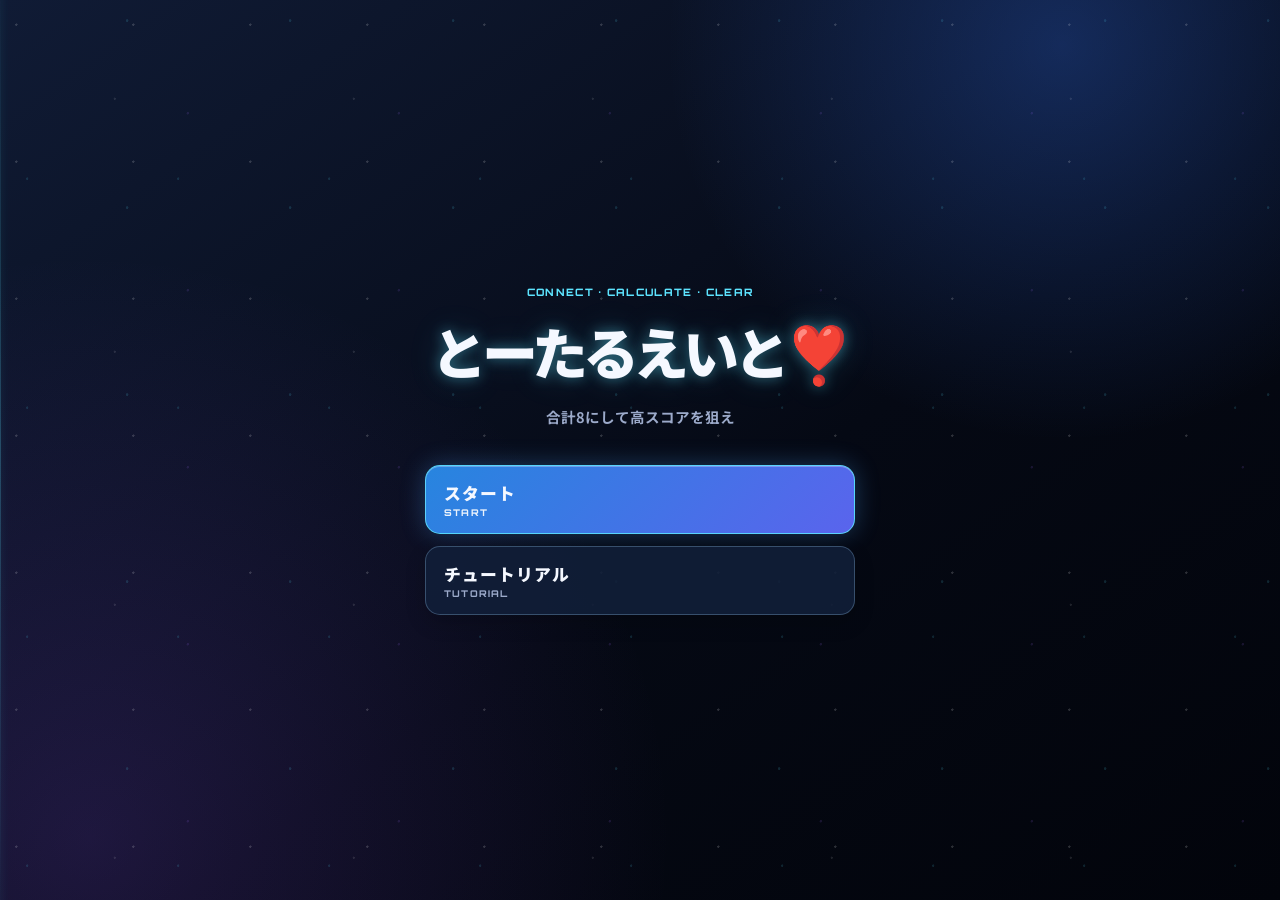
==== docs/total-eight/index.html @ 287bf22d "BGM演出と星リングとオーバーゲージを実装" ====
<!DOCTYPE html>
<html lang="ja">
<head>
  <meta charset="UTF-8">
  <meta
    name="viewport"
    content="width=device-width,initial-scale=1,maximum-scale=1,user-scalable=no,viewport-fit=cover"
  >
  <title>とーたるえいと❣️</title>
  <link rel="stylesheet" href="style.css?v=20261118-07">
</head>

<body>
  <main class="app">

    <!-- BGM周波数へ反応する背景照明 -->
    <div class="stage-lights" aria-hidden="true">
      <i class="stage-light stage-light--left"></i>
      <i class="stage-light stage-light--right"></i>
      <i class="stage-light stage-light--center"></i>
      <i class="stage-laser stage-laser--left"></i>
      <i class="stage-laser stage-laser--right"></i>
      <div class="stage-particles"></div>
    </div>

    <section id="title-screen" class="screen is-active">
      <div class="title-content">
        <p class="eyebrow">CONNECT · CALCULATE · CLEAR</p>
        <h1>とーたるえいと<span>❣️</span></h1>
        <p class="lead">合計8にして高スコアを狙え</p>

        <div class="title-menu">
          <button id="start-button" class="menu-button primary" type="button">
            <strong>スタート</strong>
            <small>START</small>
          </button>

          <button id="tutorial-button" class="menu-button" type="button">
            <strong>チュートリアル</strong>
            <small>TUTORIAL</small>
          </button>
        </div>
      </div>
    </section>

    <section id="game-screen" class="screen">
      <header class="hud">
        <div>
          <span>経験値</span>
          <strong id="score-value">0</strong>
        </div>

        <div>
          <span>レベル</span>
          <strong id="level-value">1</strong>
        </div>

        <div>
          <span>残り時間</span>
          <strong id="time-value">300</strong>
        </div>

        <div>
          <span>オーバー</span>
          <p id="over-gauge">
            <i></i><i></i><i></i><i></i><i></i>
          </p>
        </div>
      </header>

      <strong id="status-label" class="status">READY</strong>

      <div class="play-area">
        <div id="game-board" class="board"></div>

        <aside class="queue">
          <b>控え</b>

          <div id="ring-queue-list"></div>

          <button id="abort-button" class="queue-abort" type="button">
            中断
          </button>
        </aside>
      </div>

      <p class="hint">
        オーブまたは空白レーンをタップ<br>
        同じレーンをもう一度タップで即固定
      </p>

      <div id="countdown-overlay" class="overlay hidden">
        <strong id="countdown-text">READY?</strong>
      </div>

      <div id="over-popup" class="over-popup hidden"></div>
    </section>

    <section id="tutorial-screen" class="screen tutorial">
      <button id="tutorial-exit-button" class="tutorial-exit" type="button">
        メニュー
      </button>

      <div class="tutorial-card">
        <strong id="tutorial-step">1 / 5</strong>
        <p id="tutorial-text"></p>
      </div>

      <button id="tutorial-next-button" class="menu-button primary" type="button">
        <strong>つぎへ</strong>
        <small>NEXT</small>
      </button>
    </section>

    <section id="tutorial-complete-modal" class="modal">
      <div class="modal-card">
        <h2>準備完了。</h2>

        <button id="tutorial-start-button" class="menu-button primary" type="button">
          <strong>スタート</strong>
          <small>START</small>
        </button>

        <button id="tutorial-restart-button" class="menu-button" type="button">
          <strong>もう一度</strong>
          <small>RETRY</small>
        </button>

        <button id="tutorial-title-button" class="menu-button" type="button">
          <strong>メニューへ戻る</strong>
          <small>MENU</small>
        </button>
      </div>
    </section>

    <section id="abort-modal" class="modal">
      <div class="modal-card">
        <h2>ゲームを中断しました</h2>

        <button id="abort-resume-button" class="menu-button primary" type="button">
          <strong>つづける</strong>
          <small>RESUME</small>
        </button>

        <button id="abort-retry-button" class="menu-button" type="button">
          <strong>リトライ</strong>
          <small>RETRY</small>
        </button>

        <button id="abort-title-button" class="menu-button" type="button">
          <strong>メニューへ戻る</strong>
          <small>MENU</small>
        </button>
      </div>
    </section>

    <section id="game-over-modal" class="modal">
      <div class="modal-card">
        <p id="game-over-reason" class="eyebrow">TIME UP</p>
        <h2>ゲーム終了</h2>
        <p>今回の獲得経験値</p>
        <strong id="final-score-value" class="final-score">0</strong>

        <button id="retry-button" class="menu-button primary" type="button">
          <strong>もう一度</strong>
          <small>RETRY</small>
        </button>

        <button id="title-button" class="menu-button" type="button">
          <strong>メニューへ戻る</strong>
          <small>MENU</small>
        </button>
      </div>
    </section>

  </main>

  <script src="script.js?v=20261118-07"></script>
</body>
</html>
---- docs/total-eight/style.css ----
@import url("https://fonts.googleapis.com/css2?family=Mochiy+Pop+One&family=Noto+Sans+JP:wght@500;700;900&family=Orbitron:wght@600;700;800;900&display=swap");

:root {
  --bg: #050914;
  --bg-deep: #02040b;
  --panel: rgba(14, 24, 48, 0.9);
  --panel-solid: #101a31;
  --line: rgba(158, 210, 255, 0.28);
  --line-strong: rgba(128, 223, 255, 0.72);

  --text: #f5f8ff;
  --muted: #9caaca;

  --cyan: #5de4ff;
  --blue: #5b83ff;
  --purple: #a471ff;
  --green: #65ff9a;
  --yellow: #ffe075;
  --pink: #ff7194;
  --danger: #ff5079;

  --safe-top: env(safe-area-inset-top, 0px);
  --safe-bottom: env(safe-area-inset-bottom, 0px);
}

* {
  box-sizing: border-box;
  -webkit-tap-highlight-color: transparent;
}

html,
body {
  width: 100%;
  min-height: 100%;
  margin: 0;
  background: var(--bg-deep);
  color: var(--text);
  font-family: "Noto Sans JP", sans-serif;
  overscroll-behavior: none;
}

body {
  overflow-x: hidden;
}

button {
  appearance: none;
  -webkit-appearance: none;
  border: 0;
  border-radius: 0;
  background: transparent;
  color: inherit;
  font: inherit;
  cursor: pointer;
}

button:focus-visible {
  outline: 2px solid var(--cyan);
  outline-offset: 3px;
}

.app {
  position: relative;
  min-height: 100dvh;
  overflow: hidden;
  background:
    radial-gradient(circle at 83% 5%, rgba(54, 119, 255, 0.28), transparent 29%),
    radial-gradient(circle at 7% 93%, rgba(126, 71, 214, 0.2), transparent 40%),
    linear-gradient(145deg, #101b35 0%, #050914 57%, #02040b 100%);
}

/* --------------------------------------------------
   ステージライト
-------------------------------------------------- */

.stage-lights {
  position: fixed;
  z-index: 0;
  inset: 0;
  overflow: hidden;
  pointer-events: none;
}

.stage-light {
  position: absolute;
  width: 78vw;
  height: 105vh;
  opacity: 0.12;
  filter: blur(16px);
  transform-origin: 50% 100%;
  transition:
    opacity 0.08s linear,
    transform 0.08s linear,
    filter 0.08s linear;
}

.stage-light.left {
  bottom: -48vh;
  left: -48vw;
  background: linear-gradient(
    0deg,
    rgba(73, 112, 255, 0),
    rgba(73, 112, 255, 0.78)
  );
  transform: rotate(-24deg);
}

.stage-light.right {
  right: -48vw;
  bottom: -48vh;
  background: linear-gradient(
    0deg,
    rgba(157, 94, 255, 0),
    rgba(157, 94, 255, 0.76)
  );
  transform: rotate(24deg);
}

.stage-light.center {
  bottom: -53vh;
  left: 50%;
  width: 56vw;
  background: linear-gradient(
    0deg,
    rgba(74, 229, 255, 0),
    rgba(74, 229, 255, 0.58)
  );
  transform: translateX(-50%);
}

.stage-laser {
  position: absolute;
  top: -10%;
  width: 1px;
  height: 120%;
  opacity: 0.14;
  background: linear-gradient(
    to bottom,
    transparent,
    var(--cyan),
    transparent
  );
  box-shadow:
    0 0 7px var(--cyan),
    0 0 19px rgba(93, 228, 255, 0.65);
  transform-origin: center;
  transition:
    opacity 0.08s linear,
    transform 0.08s linear;
}

.stage-laser.laser-a {
  left: 25%;
  transform: rotate(25deg);
}

.stage-laser.laser-b {
  right: 25%;
  transform: rotate(-25deg);
}

.stage-particles {
  position: absolute;
  inset: 0;
  opacity: 0.18;
  background-image:
    radial-gradient(circle at 14% 18%, rgba(255, 255, 255, 0.9) 0 1px, transparent 1.4px),
    radial-gradient(circle at 78% 11%, rgba(93, 228, 255, 0.8) 0 1px, transparent 1.6px),
    radial-gradient(circle at 89% 64%, rgba(164, 113, 255, 0.75) 0 1px, transparent 1.5px),
    radial-gradient(circle at 18% 78%, rgba(93, 228, 255, 0.75) 0 1px, transparent 1.4px),
    radial-gradient(circle at 48% 39%, rgba(255, 255, 255, 0.6) 0 1px, transparent 1.3px);
  background-size:
    117px 137px,
    163px 187px,
    211px 177px,
    151px 229px,
    239px 253px;
  animation: particles-drift 9s linear infinite;
}

.app.is-fever .stage-light {
  opacity: 0.31;
  filter: blur(10px) saturate(1.35);
}

.app.is-fever .stage-laser {
  opacity: 0.38;
}

.app.is-over-flash .stage-lights {
  animation: over-screen-flash 0.52s ease-out;
}

/* --------------------------------------------------
   共通画面
-------------------------------------------------- */

.screen {
  position: relative;
  z-index: 1;
  display: none;
  min-height: 100dvh;
  padding:
    max(18px, calc(var(--safe-top) + 8px))
    14px
    max(18px, calc(var(--safe-bottom) + 8px));
}

.screen.is-active {
  display: flex;
}

.hidden {
  display: none !important;
}

/* --------------------------------------------------
   タイトル
-------------------------------------------------- */

#title-screen {
  align-items: center;
  justify-content: center;
  text-align: center;
}

.title-content {
  width: min(100%, 430px);
}

.eyebrow {
  margin: 0 0 12px;
  color: var(--cyan);
  font-family: Orbitron, sans-serif;
  font-size: 0.64rem;
  font-weight: 800;
  letter-spacing: 0.13em;
}

h1,
h2,
h3 {
  margin: 0;
  font-family: Orbitron, "Noto Sans JP", sans-serif;
}

h1 {
  white-space: nowrap;
  font-size: clamp(2rem, 10vw, 3.5rem);
  font-weight: 900;
  letter-spacing: -0.1em;
  text-shadow:
    0 0 14px rgba(93, 228, 255, 0.44),
    0 0 35px rgba(93, 228, 255, 0.18);
}

h1 span {
  color: var(--cyan);
}

.lead {
  margin: 15px 0 38px;
  color: var(--muted);
  font-size: 0.91rem;
  font-weight: 700;
}

.title-menu {
  display: grid;
  gap: 12px;
}

.menu-button {
  position: relative;
  width: 100%;
  overflow: hidden;
  padding: 15px 18px;
  border: 1px solid var(--line);
  border-radius: 15px;
  background: rgba(18, 31, 57, 0.88);
  box-shadow: 0 8px 20px rgba(0, 0, 0, 0.17);
  text-align: left;
  transition:
    transform 0.15s ease,
    border-color 0.15s ease,
    background 0.15s ease;
}

.menu-button:active {
  transform: scale(0.97);
}

.menu-button strong {
  position: relative;
  z-index: 1;
  display: block;
  font-size: 1.05rem;
  font-weight: 900;
  letter-spacing: 0.06em;
}

.menu-button small {
  position: relative;
  z-index: 1;
  display: block;
  margin-top: 2px;
  color: var(--muted);
  font-family: Orbitron, sans-serif;
  font-size: 0.58rem;
  font-weight: 800;
  letter-spacing: 0.13em;
}

.menu-button.primary {
  border-color: rgba(93, 228, 255, 0.85);
  background: linear-gradient(135deg, #2785df, #5a64ed);
  box-shadow:
    0 0 25px rgba(79, 164, 255, 0.3),
    inset 0 1px 0 rgba(255, 255, 255, 0.28);
}

.menu-button.primary small {
  color: rgba(255, 255, 255, 0.9);
}

/* --------------------------------------------------
   ゲーム画面
-------------------------------------------------- */

#game-screen {
  flex-direction: column;
  align-items: center;
  padding-inline: 9px;
}

.hud {
  display: grid;
  grid-template-columns: 1fr 1fr 1fr 1.28fr;
  width: min(100%, 640px);
  gap: 5px;
}

.hud > div {
  min-height: 52px;
  padding: 7px;
  border: 1px solid var(--line);
  border-radius: 9px;
  background: rgba(9, 17, 36, 0.87);
  box-shadow: inset 0 1px 0 rgba(255, 255, 255, 0.04);
}

.hud span {
  display: block;
  color: var(--muted);
  font-family: Orbitron, sans-serif;
  font-size: 0.46rem;
  font-weight: 800;
  letter-spacing: 0.08em;
  white-space: nowrap;
}

.hud strong {
  display: block;
  margin-top: 2px;
  font-family: Orbitron, sans-serif;
  font-size: clamp(0.78rem, 4vw, 1.05rem);
  font-weight: 800;
  white-space: nowrap;
}

.over-label {
  color: var(--pink) !important;
}

.hud p,
.over-gauge {
  display: flex;
  gap: 3px;
  margin: 9px 0 0;
}

.hud i,
.over-gauge i {
  display: block;
  flex: 1;
  height: 6px;
  border-radius: 8px;
  background: rgba(255, 255, 255, 0.14);
}

.hud i.on,
.over-gauge i.on {
  background: var(--pink);
  box-shadow:
    0 0 7px var(--pink),
    0 0 14px rgba(255, 113, 148, 0.45);
}

.over-gauge.over-1 i.on {
  animation: over-pulse 1.2s infinite;
}

.over-gauge.over-2 i.on {
  animation: over-pulse 0.87s infinite;
}

.over-gauge.over-3 i.on {
  animation: over-pulse 0.61s infinite;
}

.over-gauge.over-4 i.on {
  animation: over-pulse 0.34s infinite;
}

.status {
  min-height: 30px;
  padding-top: 8px;
  color: var(--cyan);
  font-family: Orbitron, sans-serif;
  font-size: 0.64rem;
  font-weight: 800;
  letter-spacing: 0.09em;
  text-align: center;
}

.play-area {
  display: flex;
  width: min(100%, 640px);
  gap: 7px;
  align-items: stretch;
}

.board {
  display: grid;
  flex: 1;
  grid-template-columns: repeat(8, 1fr);
  aspect-ratio: 1.08;
  overflow: hidden;
  border: 1px solid var(--line-strong);
  border-radius: 14px;
  background:
    linear-gradient(rgba(164, 203, 255, 0.085) 1px, transparent 1px),
    linear-gradient(90deg, rgba(164, 203, 255, 0.085) 1px, transparent 1px),
    rgba(4, 11, 25, 0.81);
  background-size: 12.5% 25%;
  box-shadow:
    0 0 30px rgba(71, 154, 255, 0.1),
    inset 0 0 32px rgba(36, 75, 151, 0.14);
  touch-action: manipulation;
}

.cell {
  position: relative;
  display: grid;
  min-width: 0;
  min-height: 0;
  place-items: center;
  border-right: 1px solid rgba(158, 203, 255, 0.07);
  border-bottom: 1px solid rgba(158, 203, 255, 0.07);
  background: transparent;
  touch-action: manipulation;
}

.cell::after {
  position: absolute;
  content: "";
  inset: 2px;
  border-radius: 7px;
  opacity: 0;
  background: rgba(93, 228, 255, 0.12);
  pointer-events: none;
  transition: opacity 0.13s ease;
}

.cell.target::after {
  opacity: 1;
  animation: target-pulse 0.75s ease-in-out infinite alternate;
}

.cell.prep-5,
.cell.prep-6,
.cell.prep-7 {
  z-index: 1;
}

.cell.prep-5 {
  background: rgba(70, 255, 149, 0.065);
  box-shadow: inset 0 0 10px rgba(101, 255, 154, 0.16);
}

.cell.prep-6 {
  background: rgba(70, 255, 149, 0.09);
  box-shadow: inset 0 0 15px rgba(101, 255, 154, 0.26);
  animation: prepared-row-6 0.76s ease-in-out infinite alternate;
}

.cell.prep-7 {
  background: rgba(255, 224, 117, 0.12);
  box-shadow:
    inset 0 0 21px rgba(255, 224, 117, 0.42),
    0 0 9px rgba(255, 224, 117, 0.24);
  animation: prepared-row-7 0.31s ease-in-out infinite alternate;
}

.piece {
  position: relative;
  z-index: 2;
  display: grid;
  width: 76%;
  aspect-ratio: 1;
  place-items: center;
  border-radius: 50%;
  color: white;
  font-family: Orbitron, sans-serif;
  font-size: clamp(0.7rem, 3.7vw, 1.25rem);
  font-weight: 800;
  text-shadow: 0 2px 4px rgba(0, 0, 0, 0.95);
  pointer-events: none;
}

.orb {
  border: 2px solid rgba(239, 250, 255, 0.86);
  background:
    radial-gradient(circle at 29% 23%, white 0 6%, transparent 18%),
    radial-gradient(circle at 37% 35%, #9aeaff, #4074ec 55%, #20246e);
  box-shadow:
    inset -7px -9px 13px rgba(0, 0, 0, 0.48),
    0 0 13px rgba(86, 191, 255, 0.55);
}

.ring {
  border: 4px solid rgba(248, 252, 255, 0.95);
  background:
    radial-gradient(circle, transparent 35%, rgba(255, 255, 255, 0.14) 43%, transparent 66%);
  box-shadow:
    0 0 10px rgba(255, 255, 255, 0.3),
    inset 0 0 7px rgba(255, 255, 255, 0.16);
}

.star-ring {
  border-color: var(--yellow);
  color: var(--yellow);
  background:
    radial-gradient(circle, rgba(255, 224, 117, 0.24) 0 27%, transparent 28%),
    radial-gradient(circle, transparent 39%, rgba(255, 224, 117, 0.22) 45%, transparent 67%);
  box-shadow:
    0 0 10px var(--yellow),
    0 0 24px rgba(255, 224, 117, 0.52);
  text-shadow: 0 0 8px var(--yellow);
}

.active {
  border-color: var(--yellow);
  box-shadow:
    0 0 11px var(--yellow),
    0 0 24px rgba(255, 224, 117, 0.43);
  animation: active-ring 0.7s ease-in-out infinite alternate;
}

.c0 {
  filter: hue-rotate(0deg);
}

.c1 {
  filter: hue-rotate(78deg);
}

.c2 {
  filter: hue-rotate(165deg);
}

.c3 {
  filter: hue-rotate(250deg);
}

.t5 {
  color: var(--green);
  transform: scale(1.035);
  box-shadow:
    0 0 13px rgba(101, 255, 154, 0.72),
    0 0 25px rgba(101, 255, 154, 0.22);
}

.t6 {
  color: var(--green);
  box-shadow:
    0 0 16px rgba(101, 255, 154, 0.9),
    0 0 29px rgba(101, 255, 154, 0.34);
  animation: prepared-piece-6 0.7s ease-in-out infinite alternate;
}

.t7 {
  color: var(--yellow);
  box-shadow:
    0 0 17px rgba(255, 224, 117, 0.98),
    0 0 35px rgba(255, 224, 117, 0.54);
  animation: prepared-piece-7 0.29s ease-in-out infinite alternate;
}

/* --------------------------------------------------
   控えリングと中断
-------------------------------------------------- */

.queue {
  display: flex;
  width: 62px;
  padding: 6px 4px;
  border: 1px solid var(--line);
  border-radius: 12px;
  background: rgba(9, 17, 36, 0.83);
  box-shadow: inset 0 1px 0 rgba(255, 255, 255, 0.04);
  flex-direction: column;
  align-items: center;
  text-align: center;
}

.queue > b,
.queue-label {
  display: block;
  margin-bottom: 3px;
  color: var(--muted);
  font-family: Orbitron, sans-serif;
  font-size: 0.45rem;
  font-weight: 800;
  letter-spacing: 0.05em;
}

.queue-ring {
  display: grid;
  width: 41px;
  aspect-ratio: 1;
  place-items: center;
  margin: 6px auto;
  border: 3px solid rgba(248, 252, 255, 0.95);
  border-radius: 50%;
  color: var(--text);
  font-family: Orbitron, sans-serif;
  font-size: 0.85rem;
  font-weight: 800;
  text-shadow: 0 2px 4px black;
  box-shadow: 0 0 7px rgba(255, 255, 255, 0.23);
}

.queue-ring:first-of-type {
  border-color: var(--cyan);
  box-shadow:
    0 0 10px var(--cyan),
    0 0 18px rgba(93, 228, 255, 0.34);
}

.queue-ring.star-ring {
  color: var(--yellow);
  border-color: var(--yellow);
}

.queue-abort,
.abort {
  width: 100%;
  margin-top: auto;
  padding: 8px 2px;
  border: 1px solid rgba(255, 255, 255, 0.19);
  border-radius: 8px;
  background: rgba(255, 255, 255, 0.07);
  color: var(--text);
  font-size: 0.65rem;
  font-weight: 900;
  letter-spacing: 0.04em;
  text-align: center;
}

.queue-abort:active,
.abort:active {
  background: rgba(255, 113, 148, 0.24);
  transform: scale(0.96);
}

.hint {
  width: min(100%, 640px);
  margin: 8px 0 0;
  color: var(--muted);
  font-size: 0.61rem;
  font-weight: 700;
  line-height: 1.55;
  text-align: center;
}

/* --------------------------------------------------
   オーバー数値
-------------------------------------------------- */

.over-popup {
  position: fixed;
  z-index: 31;
  top: 50%;
  left: 50%;
  display: none;
  color: var(--pink);
  font-family: "Mochiy Pop One", "Noto Sans JP", sans-serif;
  font-size: clamp(4.2rem, 25vw, 8rem);
  line-height: 1;
  text-shadow:
    0 0 9px rgba(255, 113, 148, 0.94),
    0 0 25px rgba(255, 113, 148, 0.7),
    0 4px 0 rgba(96, 13, 36, 0.82);
  pointer-events: none;
  transform: translate(-50%, -50%);
}

.over-popup.show {
  display: block;
  animation: over-number 0.76s cubic-bezier(0.18, 0.74, 0.24, 1) forwards;
}

/* --------------------------------------------------
   カウントダウン
-------------------------------------------------- */

.overlay {
  position: fixed;
  z-index: 40;
  inset: 0;
  display: grid;
  place-items: center;
  background: rgba(0, 0, 8, 0.79);
  backdrop-filter: blur(4px);
}

.overlay strong {
  color: var(--cyan);
  font-family: Orbitron, sans-serif;
  font-size: clamp(3rem, 18vw, 7rem);
  font-weight: 900;
  letter-spacing: -0.06em;
  text-shadow:
    0 0 12px rgba(93, 228, 255, 0.95),
    0 0 32px rgba(93, 228, 255, 0.8),
    0 0 62px rgba(93, 228, 255, 0.43);
  animation: countdown-pop 0.64s ease-out;
}

/* --------------------------------------------------
   モーダル
-------------------------------------------------- */

.modal {
  position: fixed;
  z-index: 50;
  inset: 0;
  display: none;
  place-items: center;
  padding: 18px;
  background: rgba(0, 0, 8, 0.78);
  backdrop-filter: blur(6px);
}

.modal.open {
  display: grid;
}

.modal-card {
  width: min(100%, 420px);
  padding: 25px;
  border: 1px solid var(--line-strong);
  border-radius: 17px;
  background:
    linear-gradient(135deg, rgba(25, 42, 77, 0.98), rgba(11, 18, 38, 0.98));
  box-shadow:
    0 18px 50px rgba(0, 0, 0, 0.52),
    inset 0 1px 0 rgba(255, 255, 255, 0.1);
  text-align: center;
}

.modal-card h2 {
  color: var(--text);
  font-size: clamp(1.22rem, 6vw, 1.7rem);
  letter-spacing: 0.01em;
}

.modal-card p {
  margin: 12px 0;
  color: var(--muted);
  font-size: 0.85rem;
  font-weight: 700;
  line-height: 1.8;
}

.modal-card .menu-button {
  margin-top: 10px;
  text-align: center;
}

.final-score {
  display: block;
  margin: 6px 0 20px;
  color: var(--yellow);
  font-family: Orbitron, sans-serif;
  font-size: clamp(2.2rem, 12vw, 3.2rem);
  font-weight: 900;
  text-shadow: 0 0 15px rgba(255, 224, 117, 0.48);
}

/* --------------------------------------------------
   チュートリアル
-------------------------------------------------- */

.tutorial {
  flex-direction: column;
  align-items: center;
  justify-content: center;
}

.tutorial-card {
  width: min(100%, 420px);
  padding: 25px;
  border: 1px solid var(--line);
  border-radius: 16px;
  background: var(--panel);
  box-shadow: 0 14px 40px rgba(0, 0, 0, 0.28);
}

.tutorial-card p {
  color: var(--text);
  font-size: 0.94rem;
  font-weight: 700;
  line-height: 2;
}

.tutorial-step {
  margin: 0;
  color: var(--cyan);
  font-family: Orbitron, sans-serif;
  font-size: 0.7rem;
  font-weight: 800;
  letter-spacing: 0.12em;
}

.tutorial > .menu-button {
  width: min(100%, 420px);
  margin-top: 15px;
}

.tutorial-exit {
  position: absolute;
  top: max(13px, calc(var(--safe-top) + 4px));
  right: 13px;
  z-index: 2;
  padding: 9px 11px;
  border: 1px solid var(--line);
  border-radius: 9px;
  background: rgba(10, 19, 39, 0.82);
  color: var(--muted);
  font-size: 0.68rem;
  font-weight: 900;
}

/* --------------------------------------------------
   アニメーション
-------------------------------------------------- */

@keyframes particles-drift {
  from {
    background-position:
      0 0,
      0 0,
      0 0,
      0 0,
      0 0;
  }

  to {
    background-position:
      25px 160px,
      -32px 210px,
      42px 190px,
      -18px 240px,
      34px 220px;
  }
}

@keyframes target-pulse {
  from {
    box-shadow: inset 0 0 0 rgba(93, 228, 255, 0);
  }

  to {
    box-shadow:
      inset 0 0 10px rgba(93, 228, 255, 0.28),
      0 0 10px rgba(93, 228, 255, 0.12);
  }
}

@keyframes active-ring {
  from {
    transform: scale(0.95);
  }

  to {
    transform: scale(1.06);
  }
}

@keyframes prepared-row-6 {
  from {
    background: rgba(70, 255, 149, 0.05);
  }

  to {
    background: rgba(70, 255, 149, 0.16);
  }
}

@keyframes prepared-row-7 {
  from {
    background: rgba(255, 224, 117, 0.06);
  }

  to {
    background: rgba(255, 224, 117, 0.22);
  }
}

@keyframes prepared-piece-6 {
  from {
    transform: scale(0.95);
    filter: brightness(0.94);
  }

  to {
    transform: scale(1.09);
    filter: brightness(1.45);
  }
}

@keyframes prepared-piece-7 {
  from {
    transform: scale(0.91);
    filter: brightness(0.95);
  }

  to {
    transform: scale(1.14);
    filter: brightness(1.72);
  }
}

@keyframes over-pulse {
  0%,
  100% {
    opacity: 0.58;
    transform: scale(0.93);
  }

  50% {
    opacity: 1;
    transform: scale(1.08);
  }
}

@keyframes over-number {
  0% {
    opacity: 0;
    transform: translate(-50%, -37%) scale(0.48) rotate(-7deg);
  }

  20% {
    opacity: 1;
    transform: translate(-50%, -52%) scale(1.16) rotate(4deg);
  }

  45% {
    opacity: 1;
    transform: translate(-50%, -62%) scale(1) rotate(-2deg);
  }

  100% {
    opacity: 0;
    transform: translate(-50%, -118%) scale(0.87) rotate(2deg);
  }
}

@keyframes over-screen-flash {
  0% {
    background-color: rgba(255, 77, 124, 0);
  }

  30% {
    background-color: rgba(255, 77, 124, 0.2);
  }

  100% {
    background-color: rgba(255, 77, 124, 0);
  }
}

@keyframes countdown-pop {
  0% {
    opacity: 0;
    transform: scale(0.38);
  }

  35% {
    opacity: 1;
    transform: scale(1.14);
  }

  100% {
    opacity: 1;
    transform: scale(1);
  }
}

/* --------------------------------------------------
   横幅が広い端末
-------------------------------------------------- */

@media (min-width: 620px) {
  .screen {
    width: min(100%, 600px);
    margin-inline: auto;
  }

  #game-screen {
    width: min(100%, 680px);
  }

  .board {
    max-height: 510px;
  }
}

/* --------------------------------------------------
   高さが低い端末
-------------------------------------------------- */

@media (max-height: 680px) {
  .screen {
    padding-top: max(10px, var(--safe-top));
    padding-bottom: max(10px, var(--safe-bottom));
  }

  .status {
    min-height: 24px;
    padding-top: 5px;
  }

  .queue-ring {
    width: 35px;
    margin: 4px auto;
  }

  .queue {
    width: 55px;
  }

  .hint {
    margin-top: 5px;
    font-size: 0.56rem;
  }
}
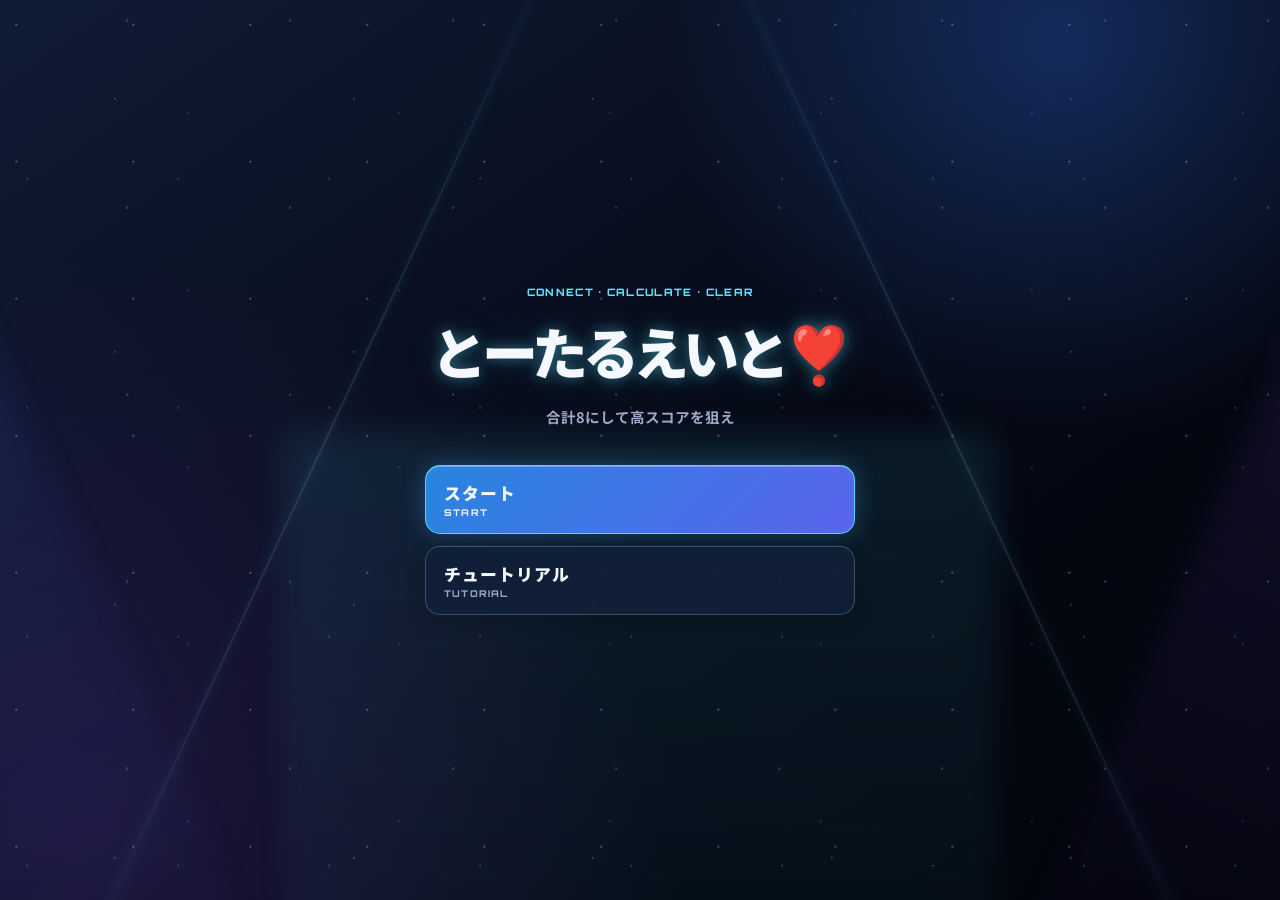
==== commit 92d29d06: "LEVEL目標とクリア曲とオーバー維持を実装" ====
--- a/docs/total-eight/index.html
+++ b/docs/total-eight/index.html
@@ -7,7 +7,7 @@
     content="width=device-width,initial-scale=1,maximum-scale=1,user-scalable=no,viewport-fit=cover"
   >
   <title>とーたるえいと❣️</title>
-  <link rel="stylesheet" href="style.css?v=20261118-07">
+  <link rel="stylesheet" href="style.css?v=20261118-10">
 </head>
 
 <body>
@@ -23,19 +23,30 @@
       <div class="stage-particles"></div>
     </div>
 
+    <!-- タイトル画面 -->
     <section id="title-screen" class="screen is-active">
       <div class="title-content">
         <p class="eyebrow">CONNECT · CALCULATE · CLEAR</p>
+
         <h1>とーたるえいと<span>❣️</span></h1>
+
         <p class="lead">合計8にして高スコアを狙え</p>
 
         <div class="title-menu">
-          <button id="start-button" class="menu-button primary" type="button">
+          <button
+            id="start-button"
+            class="menu-button primary"
+            type="button"
+          >
             <strong>スタート</strong>
             <small>START</small>
           </button>
 
-          <button id="tutorial-button" class="menu-button" type="button">
+          <button
+            id="tutorial-button"
+            class="menu-button"
+            type="button"
+          >
             <strong>チュートリアル</strong>
             <small>TUTORIAL</small>
           </button>
@@ -43,27 +54,43 @@
       </div>
     </section>
 
+    <!-- ゲーム画面 -->
     <section id="game-screen" class="screen">
       <header class="hud">
-        <div>
+
+        <div class="hud-score">
           <span>経験値</span>
           <strong id="score-value">0</strong>
         </div>
 
-        <div>
+        <div class="hud-level">
           <span>レベル</span>
           <strong id="level-value">1</strong>
         </div>
 
-        <div>
+        <div class="hud-stage">
+          <span>ステージ経験値</span>
+          <strong>
+            <b id="stage-score-value">0</b>
+            <em>/</em>
+            <b id="stage-target-value">4500</b>
+          </strong>
+        </div>
+
+        <div class="hud-time">
           <span>残り時間</span>
           <strong id="time-value">300</strong>
         </div>
 
-        <div>
+        <div class="hud-over">
           <span>オーバー</span>
+
           <p id="over-gauge">
-            <i></i><i></i><i></i><i></i><i></i>
+            <i></i>
+            <i></i>
+            <i></i>
+            <i></i>
+            <i></i>
           </p>
         </div>
       </header>
@@ -71,14 +98,22 @@
       <strong id="status-label" class="status">READY</strong>
 
       <div class="play-area">
-        <div id="game-board" class="board"></div>
-
-        <aside class="queue">
+        <div
+          id="game-board"
+          class="board"
+          aria-label="ゲーム盤面"
+        ></div>
+
+        <aside class="queue" aria-label="控えリング">
           <b>控え</b>
 
           <div id="ring-queue-list"></div>
 
-          <button id="abort-button" class="queue-abort" type="button">
+          <button
+            id="abort-button"
+            class="queue-abort"
+            type="button"
+          >
             中断
           </button>
         </aside>
@@ -89,15 +124,30 @@
         同じレーンをもう一度タップで即固定
       </p>
 
-      <div id="countdown-overlay" class="overlay hidden">
+      <!-- READY? / 3 / 2 / 1 / GO! -->
+      <div
+        id="countdown-overlay"
+        class="overlay hidden"
+        aria-live="assertive"
+      >
         <strong id="countdown-text">READY?</strong>
       </div>
 
-      <div id="over-popup" class="over-popup hidden"></div>
-    </section>
-
+      <!-- 合計9以上を作った瞬間に中央へ大きく表示 -->
+      <div
+        id="over-popup"
+        class="over-popup hidden"
+        aria-live="assertive"
+      ></div>
+    </section>
+
+    <!-- チュートリアル -->
     <section id="tutorial-screen" class="screen tutorial">
-      <button id="tutorial-exit-button" class="tutorial-exit" type="button">
+      <button
+        id="tutorial-exit-button"
+        class="tutorial-exit"
+        type="button"
+      >
         メニュー
       </button>
 
@@ -106,75 +156,157 @@
         <p id="tutorial-text"></p>
       </div>
 
-      <button id="tutorial-next-button" class="menu-button primary" type="button">
+      <button
+        id="tutorial-next-button"
+        class="menu-button primary"
+        type="button"
+      >
         <strong>つぎへ</strong>
         <small>NEXT</small>
       </button>
     </section>
 
+    <!-- チュートリアル終了 -->
     <section id="tutorial-complete-modal" class="modal">
       <div class="modal-card">
         <h2>準備完了。</h2>
 
-        <button id="tutorial-start-button" class="menu-button primary" type="button">
+        <button
+          id="tutorial-start-button"
+          class="menu-button primary"
+          type="button"
+        >
           <strong>スタート</strong>
           <small>START</small>
         </button>
 
-        <button id="tutorial-restart-button" class="menu-button" type="button">
+        <button
+          id="tutorial-restart-button"
+          class="menu-button"
+          type="button"
+        >
           <strong>もう一度</strong>
           <small>RETRY</small>
         </button>
 
-        <button id="tutorial-title-button" class="menu-button" type="button">
+        <button
+          id="tutorial-title-button"
+          class="menu-button"
+          type="button"
+        >
           <strong>メニューへ戻る</strong>
           <small>MENU</small>
         </button>
       </div>
     </section>
 
+    <!-- 中断 -->
     <section id="abort-modal" class="modal">
       <div class="modal-card">
         <h2>ゲームを中断しました</h2>
 
-        <button id="abort-resume-button" class="menu-button primary" type="button">
+        <button
+          id="abort-resume-button"
+          class="menu-button primary"
+          type="button"
+        >
           <strong>つづける</strong>
           <small>RESUME</small>
         </button>
 
-        <button id="abort-retry-button" class="menu-button" type="button">
+        <button
+          id="abort-retry-button"
+          class="menu-button"
+          type="button"
+        >
           <strong>リトライ</strong>
           <small>RETRY</small>
         </button>
 
-        <button id="abort-title-button" class="menu-button" type="button">
+        <button
+          id="abort-title-button"
+          class="menu-button"
+          type="button"
+        >
           <strong>メニューへ戻る</strong>
           <small>MENU</small>
         </button>
       </div>
     </section>
 
+    <!-- ゲームオーバー -->
     <section id="game-over-modal" class="modal">
       <div class="modal-card">
         <p id="game-over-reason" class="eyebrow">TIME UP</p>
+
         <h2>ゲーム終了</h2>
+
         <p>今回の獲得経験値</p>
-        <strong id="final-score-value" class="final-score">0</strong>
-
-        <button id="retry-button" class="menu-button primary" type="button">
+
+        <strong
+          id="final-score-value"
+          class="final-score"
+        >0</strong>
+
+        <button
+          id="retry-button"
+          class="menu-button primary"
+          type="button"
+        >
           <strong>もう一度</strong>
           <small>RETRY</small>
         </button>
 
-        <button id="title-button" class="menu-button" type="button">
+        <button
+          id="title-button"
+          class="menu-button"
+          type="button"
+        >
           <strong>メニューへ戻る</strong>
           <small>MENU</small>
         </button>
       </div>
     </section>
 
+    <!-- ゲームクリア -->
+    <section id="game-clear-modal" class="modal">
+      <div class="modal-card clear-card">
+        <p class="eyebrow">MISSION COMPLETE</p>
+
+        <h2>GAME CLEAR</h2>
+
+        <p>
+          すべてのLEVELを突破した。<br>
+          今回の獲得経験値
+        </p>
+
+        <strong
+          id="clear-score-value"
+          class="final-score"
+        >0</strong>
+
+        <button
+          id="clear-retry-button"
+          class="menu-button primary"
+          type="button"
+        >
+          <strong>もう一度</strong>
+          <small>RETRY</small>
+        </button>
+
+        <button
+          id="clear-title-button"
+          class="menu-button"
+          type="button"
+        >
+          <strong>メニューへ戻る</strong>
+          <small>MENU</small>
+        </button>
+      </div>
+    </section>
+
   </main>
 
-  <script src="script.js?v=20261118-07"></script>
+  <script src="script.js?v=20261118-10"></script>
 </body>
 </html>
--- a/docs/total-eight/style.css
+++ b/docs/total-eight/style.css
@@ -3,8 +3,9 @@
 :root {
   --bg: #050914;
   --bg-deep: #02040b;
-  --panel: rgba(14, 24, 48, 0.9);
+  --panel: rgba(14, 24, 48, 0.92);
   --panel-solid: #101a31;
+
   --line: rgba(158, 210, 255, 0.28);
   --line-strong: rgba(128, 223, 255, 0.72);
 
@@ -59,19 +60,40 @@
   outline-offset: 3px;
 }
 
+/* ==================================================
+   全体
+================================================== */
+
 .app {
   position: relative;
   min-height: 100dvh;
   overflow: hidden;
   background:
-    radial-gradient(circle at 83% 5%, rgba(54, 119, 255, 0.28), transparent 29%),
-    radial-gradient(circle at 7% 93%, rgba(126, 71, 214, 0.2), transparent 40%),
-    linear-gradient(145deg, #101b35 0%, #050914 57%, #02040b 100%);
-}
-
-/* --------------------------------------------------
-   ステージライト
--------------------------------------------------- */
+    radial-gradient(
+      circle at 83% 5%,
+      rgba(54, 119, 255, 0.28),
+      transparent 29%
+    ),
+    radial-gradient(
+      circle at 7% 93%,
+      rgba(126, 71, 214, 0.2),
+      transparent 40%
+    ),
+    linear-gradient(
+      145deg,
+      #101b35 0%,
+      #050914 57%,
+      #02040b 100%
+    );
+}
+
+.hidden {
+  display: none !important;
+}
+
+/* ==================================================
+   周波数反応ステージライト
+================================================== */
 
 .stage-lights {
   position: fixed;
@@ -81,80 +103,89 @@
   pointer-events: none;
 }
 
+/*
+  HTMLのクラス名と完全に一致させる。
+  stage-light--left / right / center
+*/
 .stage-light {
   position: absolute;
+  display: block;
   width: 78vw;
   height: 105vh;
   opacity: 0.12;
   filter: blur(16px);
   transform-origin: 50% 100%;
   transition:
-    opacity 0.08s linear,
-    transform 0.08s linear,
-    filter 0.08s linear;
-}
-
-.stage-light.left {
+    opacity 0.055s linear,
+    transform 0.055s linear,
+    filter 0.055s linear;
+}
+
+.stage-light--left {
   bottom: -48vh;
   left: -48vw;
   background: linear-gradient(
     0deg,
     rgba(73, 112, 255, 0),
-    rgba(73, 112, 255, 0.78)
+    rgba(73, 112, 255, 0.86)
   );
   transform: rotate(-24deg);
 }
 
-.stage-light.right {
+.stage-light--right {
   right: -48vw;
   bottom: -48vh;
   background: linear-gradient(
     0deg,
-    rgba(157, 94, 255, 0),
-    rgba(157, 94, 255, 0.76)
+    rgba(165, 88, 255, 0),
+    rgba(165, 88, 255, 0.83)
   );
   transform: rotate(24deg);
 }
 
-.stage-light.center {
+.stage-light--center {
   bottom: -53vh;
   left: 50%;
   width: 56vw;
   background: linear-gradient(
     0deg,
     rgba(74, 229, 255, 0),
-    rgba(74, 229, 255, 0.58)
+    rgba(74, 229, 255, 0.72)
   );
   transform: translateX(-50%);
 }
 
 .stage-laser {
   position: absolute;
-  top: -10%;
-  width: 1px;
-  height: 120%;
-  opacity: 0.14;
+  top: -12%;
+  display: block;
+  width: 2px;
+  height: 124%;
+  opacity: 0.12;
   background: linear-gradient(
     to bottom,
     transparent,
-    var(--cyan),
+    var(--cyan) 24%,
+    rgba(214, 251, 255, 0.95) 50%,
+    var(--cyan) 76%,
     transparent
   );
   box-shadow:
-    0 0 7px var(--cyan),
-    0 0 19px rgba(93, 228, 255, 0.65);
+    0 0 8px var(--cyan),
+    0 0 21px rgba(93, 228, 255, 0.78),
+    0 0 45px rgba(93, 228, 255, 0.32);
   transform-origin: center;
   transition:
-    opacity 0.08s linear,
-    transform 0.08s linear;
-}
-
-.stage-laser.laser-a {
+    opacity 0.055s linear,
+    transform 0.055s linear;
+}
+
+.stage-laser--left {
   left: 25%;
   transform: rotate(25deg);
 }
 
-.stage-laser.laser-b {
+.stage-laser--right {
   right: 25%;
   transform: rotate(-25deg);
 }
@@ -162,13 +193,33 @@
 .stage-particles {
   position: absolute;
   inset: 0;
-  opacity: 0.18;
+  opacity: 0.23;
   background-image:
-    radial-gradient(circle at 14% 18%, rgba(255, 255, 255, 0.9) 0 1px, transparent 1.4px),
-    radial-gradient(circle at 78% 11%, rgba(93, 228, 255, 0.8) 0 1px, transparent 1.6px),
-    radial-gradient(circle at 89% 64%, rgba(164, 113, 255, 0.75) 0 1px, transparent 1.5px),
-    radial-gradient(circle at 18% 78%, rgba(93, 228, 255, 0.75) 0 1px, transparent 1.4px),
-    radial-gradient(circle at 48% 39%, rgba(255, 255, 255, 0.6) 0 1px, transparent 1.3px);
+    radial-gradient(
+      circle at 14% 18%,
+      rgba(255, 255, 255, 0.92) 0 1px,
+      transparent 1.4px
+    ),
+    radial-gradient(
+      circle at 78% 11%,
+      rgba(93, 228, 255, 0.9) 0 1px,
+      transparent 1.6px
+    ),
+    radial-gradient(
+      circle at 89% 64%,
+      rgba(164, 113, 255, 0.8) 0 1px,
+      transparent 1.5px
+    ),
+    radial-gradient(
+      circle at 18% 78%,
+      rgba(93, 228, 255, 0.8) 0 1px,
+      transparent 1.4px
+    ),
+    radial-gradient(
+      circle at 48% 39%,
+      rgba(255, 255, 255, 0.7) 0 1px,
+      transparent 1.3px
+    );
   background-size:
     117px 137px,
     163px 187px,
@@ -179,21 +230,26 @@
 }
 
 .app.is-fever .stage-light {
-  opacity: 0.31;
-  filter: blur(10px) saturate(1.35);
+  opacity: 0.42 !important;
+  filter: blur(10px) saturate(1.55);
 }
 
 .app.is-fever .stage-laser {
-  opacity: 0.38;
+  opacity: 0.52 !important;
+}
+
+.app.is-fever .stage-particles {
+  opacity: 0.48;
+  animation-duration: 3.7s;
 }
 
 .app.is-over-flash .stage-lights {
-  animation: over-screen-flash 0.52s ease-out;
-}
-
-/* --------------------------------------------------
-   共通画面
--------------------------------------------------- */
+  animation: over-screen-flash 0.58s ease-out;
+}
+
+/* ==================================================
+   画面共通
+================================================== */
 
 .screen {
   position: relative;
@@ -210,13 +266,9 @@
   display: flex;
 }
 
-.hidden {
-  display: none !important;
-}
-
-/* --------------------------------------------------
+/* ==================================================
    タイトル
--------------------------------------------------- */
+================================================== */
 
 #title-screen {
   align-items: center;
@@ -313,7 +365,11 @@
 
 .menu-button.primary {
   border-color: rgba(93, 228, 255, 0.85);
-  background: linear-gradient(135deg, #2785df, #5a64ed);
+  background: linear-gradient(
+    135deg,
+    #2785df,
+    #5a64ed
+  );
   box-shadow:
     0 0 25px rgba(79, 164, 255, 0.3),
     inset 0 1px 0 rgba(255, 255, 255, 0.28);
@@ -323,9 +379,9 @@
   color: rgba(255, 255, 255, 0.9);
 }
 
-/* --------------------------------------------------
+/* ==================================================
    ゲーム画面
--------------------------------------------------- */
+================================================== */
 
 #game-screen {
   flex-direction: column;
@@ -333,54 +389,86 @@
   padding-inline: 9px;
 }
 
+/*
+  スマホでは3列＋2列。
+  1段目：
+  経験値 / LEVEL / 残り時間
+
+  2段目：
+  ステージ経験値 / オーバー
+*/
 .hud {
   display: grid;
-  grid-template-columns: 1fr 1fr 1fr 1.28fr;
+  grid-template-columns: repeat(3, minmax(0, 1fr));
   width: min(100%, 640px);
   gap: 5px;
 }
 
 .hud > div {
-  min-height: 52px;
+  min-width: 0;
+  min-height: 49px;
   padding: 7px;
   border: 1px solid var(--line);
   border-radius: 9px;
-  background: rgba(9, 17, 36, 0.87);
-  box-shadow: inset 0 1px 0 rgba(255, 255, 255, 0.04);
+  background: rgba(9, 17, 36, 0.89);
+  box-shadow:
+    inset 0 1px 0 rgba(255, 255, 255, 0.04),
+    0 4px 10px rgba(0, 0, 0, 0.08);
+}
+
+.hud-stage {
+  grid-column: span 2;
+}
+
+.hud-over {
+  grid-column: span 1;
 }
 
 .hud span {
   display: block;
+  overflow: hidden;
   color: var(--muted);
   font-family: Orbitron, sans-serif;
-  font-size: 0.46rem;
+  font-size: 0.42rem;
   font-weight: 800;
-  letter-spacing: 0.08em;
+  letter-spacing: 0.055em;
+  text-overflow: ellipsis;
   white-space: nowrap;
 }
 
 .hud strong {
   display: block;
+  overflow: hidden;
   margin-top: 2px;
   font-family: Orbitron, sans-serif;
-  font-size: clamp(0.78rem, 4vw, 1.05rem);
+  font-size: clamp(0.73rem, 4vw, 1.02rem);
   font-weight: 800;
+  text-overflow: ellipsis;
   white-space: nowrap;
 }
 
-.over-label {
-  color: var(--pink) !important;
-}
-
-.hud p,
-.over-gauge {
+.hud-stage strong {
+  color: var(--cyan);
+  font-size: clamp(0.68rem, 3.5vw, 0.96rem);
+}
+
+.hud-stage em {
+  margin-inline: 2px;
+  color: var(--muted);
+  font-style: normal;
+}
+
+.hud-stage b {
+  font: inherit;
+}
+
+#over-gauge {
   display: flex;
   gap: 3px;
   margin: 9px 0 0;
 }
 
-.hud i,
-.over-gauge i {
+#over-gauge i {
   display: block;
   flex: 1;
   height: 6px;
@@ -388,32 +476,31 @@
   background: rgba(255, 255, 255, 0.14);
 }
 
-.hud i.on,
-.over-gauge i.on {
+#over-gauge i.on {
   background: var(--pink);
   box-shadow:
     0 0 7px var(--pink),
     0 0 14px rgba(255, 113, 148, 0.45);
 }
 
-.over-gauge.over-1 i.on {
+#over-gauge.over-1 i.on {
   animation: over-pulse 1.2s infinite;
 }
 
-.over-gauge.over-2 i.on {
+#over-gauge.over-2 i.on {
   animation: over-pulse 0.87s infinite;
 }
 
-.over-gauge.over-3 i.on {
+#over-gauge.over-3 i.on {
   animation: over-pulse 0.61s infinite;
 }
 
-.over-gauge.over-4 i.on {
+#over-gauge.over-4 i.on {
   animation: over-pulse 0.34s infinite;
 }
 
 .status {
-  min-height: 30px;
+  min-height: 29px;
   padding-top: 8px;
   color: var(--cyan);
   font-family: Orbitron, sans-serif;
@@ -439,8 +526,15 @@
   border: 1px solid var(--line-strong);
   border-radius: 14px;
   background:
-    linear-gradient(rgba(164, 203, 255, 0.085) 1px, transparent 1px),
-    linear-gradient(90deg, rgba(164, 203, 255, 0.085) 1px, transparent 1px),
+    linear-gradient(
+      rgba(164, 203, 255, 0.085) 1px,
+      transparent 1px
+    ),
+    linear-gradient(
+      90deg,
+      rgba(164, 203, 255, 0.085) 1px,
+      transparent 1px
+    ),
     rgba(4, 11, 25, 0.81);
   background-size: 12.5% 25%;
   box-shadow:
@@ -477,6 +571,7 @@
   animation: target-pulse 0.75s ease-in-out infinite alternate;
 }
 
+/* 合計5・6・7の接続列 */
 .cell.prep-5,
 .cell.prep-6,
 .cell.prep-7 {
@@ -501,6 +596,10 @@
     0 0 9px rgba(255, 224, 117, 0.24);
   animation: prepared-row-7 0.31s ease-in-out infinite alternate;
 }
+
+/* ==================================================
+   オーブ・リング
+================================================== */
 
 .piece {
   position: relative;
@@ -510,7 +609,7 @@
   aspect-ratio: 1;
   place-items: center;
   border-radius: 50%;
-  color: white;
+  color: #fff;
   font-family: Orbitron, sans-serif;
   font-size: clamp(0.7rem, 3.7vw, 1.25rem);
   font-weight: 800;
@@ -521,8 +620,17 @@
 .orb {
   border: 2px solid rgba(239, 250, 255, 0.86);
   background:
-    radial-gradient(circle at 29% 23%, white 0 6%, transparent 18%),
-    radial-gradient(circle at 37% 35%, #9aeaff, #4074ec 55%, #20246e);
+    radial-gradient(
+      circle at 29% 23%,
+      #ffffff 0 6%,
+      transparent 18%
+    ),
+    radial-gradient(
+      circle at 37% 35%,
+      #9aeaff,
+      #4074ec 55%,
+      #20246e
+    );
   box-shadow:
     inset -7px -9px 13px rgba(0, 0, 0, 0.48),
     0 0 13px rgba(86, 191, 255, 0.55);
@@ -531,7 +639,12 @@
 .ring {
   border: 4px solid rgba(248, 252, 255, 0.95);
   background:
-    radial-gradient(circle, transparent 35%, rgba(255, 255, 255, 0.14) 43%, transparent 66%);
+    radial-gradient(
+      circle,
+      transparent 35%,
+      rgba(255, 255, 255, 0.14) 43%,
+      transparent 66%
+    );
   box-shadow:
     0 0 10px rgba(255, 255, 255, 0.3),
     inset 0 0 7px rgba(255, 255, 255, 0.16);
@@ -541,8 +654,17 @@
   border-color: var(--yellow);
   color: var(--yellow);
   background:
-    radial-gradient(circle, rgba(255, 224, 117, 0.24) 0 27%, transparent 28%),
-    radial-gradient(circle, transparent 39%, rgba(255, 224, 117, 0.22) 45%, transparent 67%);
+    radial-gradient(
+      circle,
+      rgba(255, 224, 117, 0.24) 0 27%,
+      transparent 28%
+    ),
+    radial-gradient(
+      circle,
+      transparent 39%,
+      rgba(255, 224, 117, 0.22) 45%,
+      transparent 67%
+    );
   box-shadow:
     0 0 10px var(--yellow),
     0 0 24px rgba(255, 224, 117, 0.52);
@@ -597,9 +719,9 @@
   animation: prepared-piece-7 0.29s ease-in-out infinite alternate;
 }
 
-/* --------------------------------------------------
-   控えリングと中断
--------------------------------------------------- */
+/* ==================================================
+   控えリング・中断
+================================================== */
 
 .queue {
   display: flex;
@@ -614,8 +736,7 @@
   text-align: center;
 }
 
-.queue > b,
-.queue-label {
+.queue > b {
   display: block;
   margin-bottom: 3px;
   color: var(--muted);
@@ -623,6 +744,10 @@
   font-size: 0.45rem;
   font-weight: 800;
   letter-spacing: 0.05em;
+}
+
+#ring-queue-list {
+  width: 100%;
 }
 
 .queue-ring {
@@ -637,11 +762,11 @@
   font-family: Orbitron, sans-serif;
   font-size: 0.85rem;
   font-weight: 800;
-  text-shadow: 0 2px 4px black;
+  text-shadow: 0 2px 4px #000;
   box-shadow: 0 0 7px rgba(255, 255, 255, 0.23);
 }
 
-.queue-ring:first-of-type {
+.queue-ring:first-child {
   border-color: var(--cyan);
   box-shadow:
     0 0 10px var(--cyan),
@@ -653,8 +778,7 @@
   border-color: var(--yellow);
 }
 
-.queue-abort,
-.abort {
+.queue-abort {
   width: 100%;
   margin-top: auto;
   padding: 8px 2px;
@@ -668,8 +792,7 @@
   text-align: center;
 }
 
-.queue-abort:active,
-.abort:active {
+.queue-abort:active {
   background: rgba(255, 113, 148, 0.24);
   transform: scale(0.96);
 }
@@ -684,40 +807,40 @@
   text-align: center;
 }
 
-/* --------------------------------------------------
+/* ==================================================
    オーバー数値
--------------------------------------------------- */
+================================================== */
 
 .over-popup {
   position: fixed;
-  z-index: 31;
+  z-index: 70;
   top: 50%;
   left: 50%;
-  display: none;
   color: var(--pink);
   font-family: "Mochiy Pop One", "Noto Sans JP", sans-serif;
-  font-size: clamp(4.2rem, 25vw, 8rem);
+  font-size: clamp(6rem, 34vw, 13rem);
   line-height: 1;
   text-shadow:
-    0 0 9px rgba(255, 113, 148, 0.94),
-    0 0 25px rgba(255, 113, 148, 0.7),
-    0 4px 0 rgba(96, 13, 36, 0.82);
+    0 0 9px rgba(255, 113, 148, 0.95),
+    0 0 25px rgba(255, 113, 148, 0.78),
+    0 0 55px rgba(255, 113, 148, 0.47),
+    0 5px 0 rgba(96, 13, 36, 0.88);
   pointer-events: none;
   transform: translate(-50%, -50%);
 }
 
 .over-popup.show {
   display: block;
-  animation: over-number 0.76s cubic-bezier(0.18, 0.74, 0.24, 1) forwards;
-}
-
-/* --------------------------------------------------
+  animation: over-number 1s cubic-bezier(0.18, 0.74, 0.24, 1) forwards;
+}
+
+/* ==================================================
    カウントダウン
--------------------------------------------------- */
+================================================== */
 
 .overlay {
   position: fixed;
-  z-index: 40;
+  z-index: 60;
   inset: 0;
   display: grid;
   place-items: center;
@@ -738,13 +861,13 @@
   animation: countdown-pop 0.64s ease-out;
 }
 
-/* --------------------------------------------------
+/* ==================================================
    モーダル
--------------------------------------------------- */
+================================================== */
 
 .modal {
   position: fixed;
-  z-index: 50;
+  z-index: 80;
   inset: 0;
   display: none;
   place-items: center;
@@ -763,7 +886,11 @@
   border: 1px solid var(--line-strong);
   border-radius: 17px;
   background:
-    linear-gradient(135deg, rgba(25, 42, 77, 0.98), rgba(11, 18, 38, 0.98));
+    linear-gradient(
+      135deg,
+      rgba(25, 42, 77, 0.98),
+      rgba(11, 18, 38, 0.98)
+    );
   box-shadow:
     0 18px 50px rgba(0, 0, 0, 0.52),
     inset 0 1px 0 rgba(255, 255, 255, 0.1);
@@ -799,9 +926,35 @@
   text-shadow: 0 0 15px rgba(255, 224, 117, 0.48);
 }
 
-/* --------------------------------------------------
+/* CLEAR画面 */
+.clear-card {
+  border-color: rgba(255, 224, 117, 0.85);
+  background:
+    radial-gradient(
+      circle at 50% 0%,
+      rgba(255, 224, 117, 0.2),
+      transparent 48%
+    ),
+    linear-gradient(
+      135deg,
+      rgba(49, 48, 78, 0.98),
+      rgba(13, 23, 44, 0.98)
+    );
+  box-shadow:
+    0 0 38px rgba(255, 224, 117, 0.19),
+    0 18px 50px rgba(0, 0, 0, 0.52);
+}
+
+.clear-card h2 {
+  color: var(--yellow);
+  text-shadow:
+    0 0 12px rgba(255, 224, 117, 0.6),
+    0 0 28px rgba(255, 224, 117, 0.3);
+}
+
+/* ==================================================
    チュートリアル
--------------------------------------------------- */
+================================================== */
 
 .tutorial {
   flex-direction: column;
@@ -825,8 +978,8 @@
   line-height: 2;
 }
 
-.tutorial-step {
-  margin: 0;
+#tutorial-step {
+  display: block;
   color: var(--cyan);
   font-family: Orbitron, sans-serif;
   font-size: 0.7rem;
@@ -853,9 +1006,9 @@
   font-weight: 900;
 }
 
-/* --------------------------------------------------
+/* ==================================================
    アニメーション
--------------------------------------------------- */
+================================================== */
 
 @keyframes particles-drift {
   from {
@@ -959,22 +1112,22 @@
 @keyframes over-number {
   0% {
     opacity: 0;
-    transform: translate(-50%, -37%) scale(0.48) rotate(-7deg);
-  }
-
-  20% {
+    transform: translate(-50%, -35%) scale(0.35) rotate(-8deg);
+  }
+
+  18% {
     opacity: 1;
-    transform: translate(-50%, -52%) scale(1.16) rotate(4deg);
-  }
-
-  45% {
+    transform: translate(-50%, -53%) scale(1.25) rotate(4deg);
+  }
+
+  43% {
     opacity: 1;
-    transform: translate(-50%, -62%) scale(1) rotate(-2deg);
+    transform: translate(-50%, -61%) scale(1) rotate(-2deg);
   }
 
   100% {
     opacity: 0;
-    transform: translate(-50%, -118%) scale(0.87) rotate(2deg);
+    transform: translate(-50%, -125%) scale(0.84) rotate(2deg);
   }
 }
 
@@ -984,7 +1137,7 @@
   }
 
   30% {
-    background-color: rgba(255, 77, 124, 0.2);
+    background-color: rgba(255, 77, 124, 0.24);
   }
 
   100% {
@@ -1009,18 +1162,36 @@
   }
 }
 
-/* --------------------------------------------------
-   横幅が広い端末
--------------------------------------------------- */
+/* ==================================================
+   PC・タブレット
+================================================== */
 
 @media (min-width: 620px) {
   .screen {
-    width: min(100%, 600px);
+    width: min(100%, 680px);
     margin-inline: auto;
   }
 
   #game-screen {
-    width: min(100%, 680px);
+    width: min(100%, 700px);
+  }
+
+  .hud {
+    grid-template-columns:
+      0.85fr
+      0.62fr
+      1.18fr
+      0.8fr
+      1fr;
+  }
+
+  .hud-stage,
+  .hud-over {
+    grid-column: auto;
+  }
+
+  .hud span {
+    font-size: 0.46rem;
   }
 
   .board {
@@ -1028,9 +1199,9 @@
   }
 }
 
-/* --------------------------------------------------
+/* ==================================================
    高さが低い端末
--------------------------------------------------- */
+================================================== */
 
 @media (max-height: 680px) {
   .screen {
@@ -1038,6 +1209,11 @@
     padding-bottom: max(10px, var(--safe-bottom));
   }
 
+  .hud > div {
+    min-height: 45px;
+    padding: 5px;
+  }
+
   .status {
     min-height: 24px;
     padding-top: 5px;
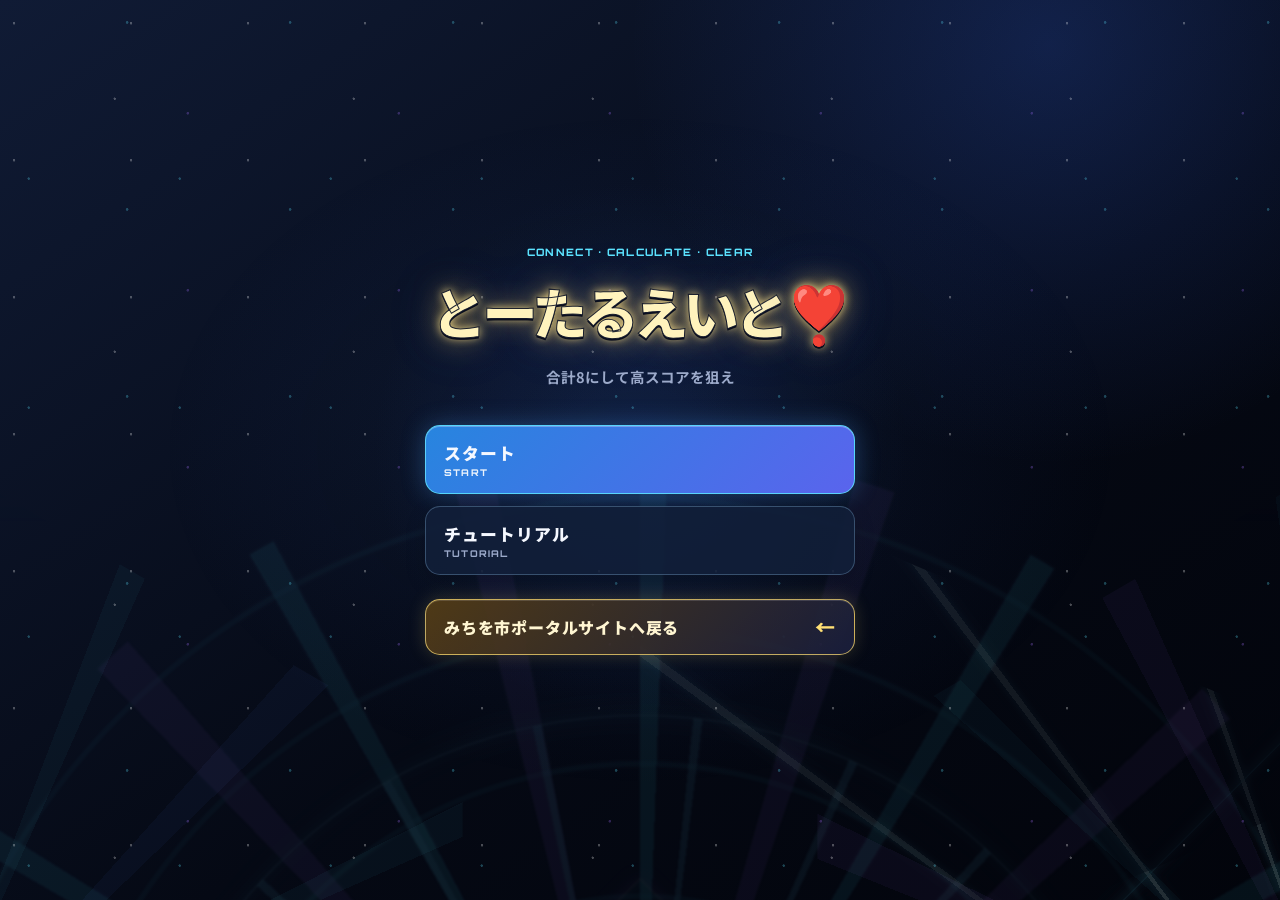
==== commit ec06f82c: "とーたるえいと❣️の視認性とポータル戻りを修正" ====
--- a/docs/total-eight/index.html
+++ b/docs/total-eight/index.html
@@ -8,12 +8,65 @@
   >
   <title>とーたるえいと❣️</title>
   <link rel="stylesheet" href="style.css?v=20261118-10">
+
+  <style>
+    #title-screen h1,
+    #title-screen h1 span {
+      color: #fff3bd;
+      -webkit-text-stroke: 1px rgba(6, 12, 34, 0.88);
+      text-shadow:
+        0 2px 0 rgba(5, 10, 28, 0.96),
+        0 0 10px rgba(255, 229, 140, 0.95),
+        0 0 28px rgba(255, 200, 73, 0.62),
+        0 0 55px rgba(91, 131, 255, 0.3);
+    }
+
+    .portal-return-button {
+      display: flex;
+      width: 100%;
+      min-height: 56px;
+      align-items: center;
+      justify-content: space-between;
+      margin-top: 12px;
+      padding: 14px 18px;
+      color: #fff6d2;
+      border: 1px solid rgba(255, 224, 117, 0.72);
+      border-radius: 15px;
+      background:
+        linear-gradient(
+          135deg,
+          rgba(85, 61, 22, 0.92),
+          rgba(25, 30, 60, 0.94)
+        );
+      box-shadow:
+        0 0 18px rgba(255, 224, 117, 0.18),
+        inset 0 1px 0 rgba(255, 255, 255, 0.14);
+      font-weight: 900;
+      letter-spacing: 0.05em;
+      text-decoration: none;
+    }
+
+    .portal-return-button::after {
+      content: "←";
+      color: #ffe075;
+      font-size: 1.25rem;
+      line-height: 1;
+    }
+
+    .portal-return-button:active {
+      transform: scale(0.97);
+    }
+
+    .portal-return-button:focus-visible {
+      outline: 2px solid #ffe075;
+      outline-offset: 3px;
+    }
+  </style>
 </head>
 
 <body>
   <main class="app">
 
-    <!-- BGM周波数へ反応する背景照明 -->
     <div class="stage-lights" aria-hidden="true">
       <i class="stage-light stage-light--left"></i>
       <i class="stage-light stage-light--right"></i>
@@ -23,7 +76,6 @@
       <div class="stage-particles"></div>
     </div>
 
-    <!-- タイトル画面 -->
     <section id="title-screen" class="screen is-active">
       <div class="title-content">
         <p class="eyebrow">CONNECT · CALCULATE · CLEAR</p>
@@ -50,11 +102,18 @@
             <strong>チュートリアル</strong>
             <small>TUTORIAL</small>
           </button>
-        </div>
-      </div>
-    </section>
-
-    <!-- ゲーム画面 -->
+
+          <a
+            class="portal-return-button"
+            href="../#home"
+            aria-label="みちを市ポータルサイトへ戻る"
+          >
+            みちを市ポータルサイトへ戻る
+          </a>
+        </div>
+      </div>
+    </section>
+
     <section id="game-screen" class="screen">
       <header class="hud">
 
@@ -124,7 +183,6 @@
         同じレーンをもう一度タップで即固定
       </p>
 
-      <!-- READY? / 3 / 2 / 1 / GO! -->
       <div
         id="countdown-overlay"
         class="overlay hidden"
@@ -133,7 +191,6 @@
         <strong id="countdown-text">READY?</strong>
       </div>
 
-      <!-- 合計9以上を作った瞬間に中央へ大きく表示 -->
       <div
         id="over-popup"
         class="over-popup hidden"
@@ -141,7 +198,6 @@
       ></div>
     </section>
 
-    <!-- チュートリアル -->
     <section id="tutorial-screen" class="screen tutorial">
       <button
         id="tutorial-exit-button"
@@ -166,7 +222,6 @@
       </button>
     </section>
 
-    <!-- チュートリアル終了 -->
     <section id="tutorial-complete-modal" class="modal">
       <div class="modal-card">
         <h2>準備完了。</h2>
@@ -200,7 +255,6 @@
       </div>
     </section>
 
-    <!-- 中断 -->
     <section id="abort-modal" class="modal">
       <div class="modal-card">
         <h2>ゲームを中断しました</h2>
@@ -234,7 +288,6 @@
       </div>
     </section>
 
-    <!-- ゲームオーバー -->
     <section id="game-over-modal" class="modal">
       <div class="modal-card">
         <p id="game-over-reason" class="eyebrow">TIME UP</p>
@@ -268,7 +321,6 @@
       </div>
     </section>
 
-    <!-- ゲームクリア -->
     <section id="game-clear-modal" class="modal">
       <div class="modal-card clear-card">
         <p class="eyebrow">MISSION COMPLETE</p>
--- a/docs/total-eight/style.css
+++ b/docs/total-eight/style.css
@@ -2,24 +2,17 @@
 
 :root {
   --bg: #050914;
-  --bg-deep: #02040b;
   --panel: rgba(14, 24, 48, 0.92);
-  --panel-solid: #101a31;
-
   --line: rgba(158, 210, 255, 0.28);
   --line-strong: rgba(128, 223, 255, 0.72);
-
   --text: #f5f8ff;
   --muted: #9caaca;
-
   --cyan: #5de4ff;
   --blue: #5b83ff;
   --purple: #a471ff;
   --green: #65ff9a;
   --yellow: #ffe075;
   --pink: #ff7194;
-  --danger: #ff5079;
-
   --safe-top: env(safe-area-inset-top, 0px);
   --safe-bottom: env(safe-area-inset-bottom, 0px);
 }
@@ -34,7 +27,7 @@
   width: 100%;
   min-height: 100%;
   margin: 0;
-  background: var(--bg-deep);
+  background: #02040b;
   color: var(--text);
   font-family: "Noto Sans JP", sans-serif;
   overscroll-behavior: none;
@@ -60,31 +53,22 @@
   outline-offset: 3px;
 }
 
-/* ==================================================
-   全体
-================================================== */
-
 .app {
   position: relative;
   min-height: 100dvh;
   overflow: hidden;
   background:
     radial-gradient(
-      circle at 83% 5%,
-      rgba(54, 119, 255, 0.28),
-      transparent 29%
+      circle at 50% 50%,
+      rgba(23, 52, 111, 0.32),
+      transparent 34%
     ),
     radial-gradient(
-      circle at 7% 93%,
-      rgba(126, 71, 214, 0.2),
-      transparent 40%
+      circle at 82% 5%,
+      rgba(53, 102, 234, 0.22),
+      transparent 31%
     ),
-    linear-gradient(
-      145deg,
-      #101b35 0%,
-      #050914 57%,
-      #02040b 100%
-    );
+    linear-gradient(145deg, #101b35 0%, #050914 58%, #02040b 100%);
 }
 
 .hidden {
@@ -92,7 +76,7 @@
 }
 
 /* ==================================================
-   周波数反応ステージライト
+   音反応・万華鏡／幾何学模様
 ================================================== */
 
 .stage-lights {
@@ -100,126 +84,253 @@
   z-index: 0;
   inset: 0;
   overflow: hidden;
+  background:
+    radial-gradient(
+      ellipse at center,
+      rgba(59, 104, 203, 0.1),
+      transparent 53%
+    );
   pointer-events: none;
 }
 
 /*
-  HTMLのクラス名と完全に一致させる。
-  stage-light--left / right / center
+  中央：
+  低音に合わせて大きく脈動する万華鏡の中心。
+  JavaScriptが scale と opacity を変える。
 */
-.stage-light {
+.stage-light--center {
   position: absolute;
+  top: 50%;
+  left: 50%;
   display: block;
-  width: 78vw;
-  height: 105vh;
+  width: 122vmax;
+  height: 122vmax;
+  border-radius: 50%;
   opacity: 0.12;
-  filter: blur(16px);
-  transform-origin: 50% 100%;
+  background:
+    repeating-conic-gradient(
+      from 0deg,
+      rgba(93, 228, 255, 0.48) 0deg 2deg,
+      transparent 2deg 16deg,
+      rgba(164, 113, 255, 0.36) 16deg 19deg,
+      transparent 19deg 30deg
+    ),
+    repeating-radial-gradient(
+      circle at center,
+      transparent 0 6%,
+      rgba(93, 228, 255, 0.22) 6.1% 6.5%,
+      transparent 6.6% 12%
+    );
+  filter: blur(1px) saturate(1.25);
+  mix-blend-mode: screen;
+  transform: translateX(-50%) rotate(0deg);
+  transform-origin: center;
   transition:
     opacity 0.055s linear,
     transform 0.055s linear,
     filter 0.055s linear;
-}
-
-.stage-light--left {
-  bottom: -48vh;
-  left: -48vw;
-  background: linear-gradient(
-    0deg,
-    rgba(73, 112, 255, 0),
-    rgba(73, 112, 255, 0.86)
+  animation: kaleido-spin-center 26s linear infinite;
+}
+
+.stage-light--center::before {
+  position: absolute;
+  content: "";
+  inset: 17%;
+  border: 1px solid rgba(155, 238, 255, 0.52);
+  border-radius: 50%;
+  background:
+    repeating-conic-gradient(
+      from 15deg,
+      transparent 0deg 9deg,
+      rgba(122, 217, 255, 0.44) 9deg 10deg,
+      transparent 10deg 18deg
+    );
+  box-shadow:
+    0 0 22px rgba(93, 228, 255, 0.23),
+    inset 0 0 18px rgba(93, 228, 255, 0.19);
+}
+
+.stage-light--center::after {
+  position: absolute;
+  content: "";
+  inset: 34%;
+  border: 2px solid rgba(255, 255, 255, 0.26);
+  transform: rotate(45deg);
+  box-shadow:
+    0 0 18px rgba(164, 113, 255, 0.33),
+    inset 0 0 17px rgba(93, 228, 255, 0.26);
+}
+
+/*
+  左右：
+  中音に合わせて濃くなる多角形レイヤー。
+*/
+.stage-light--left,
+.stage-light--right {
+  position: absolute;
+  top: 50%;
+  display: block;
+  width: 98vmax;
+  height: 98vmax;
+  opacity: 0.1;
+  clip-path: polygon(
+    50% 0%,
+    93% 25%,
+    93% 75%,
+    50% 100%,
+    7% 75%,
+    7% 25%
   );
-  transform: rotate(-24deg);
-}
-
-.stage-light--right {
-  right: -48vw;
-  bottom: -48vh;
-  background: linear-gradient(
-    0deg,
-    rgba(165, 88, 255, 0),
-    rgba(165, 88, 255, 0.83)
-  );
-  transform: rotate(24deg);
-}
-
-.stage-light--center {
-  bottom: -53vh;
-  left: 50%;
-  width: 56vw;
-  background: linear-gradient(
-    0deg,
-    rgba(74, 229, 255, 0),
-    rgba(74, 229, 255, 0.72)
-  );
-  transform: translateX(-50%);
-}
-
-.stage-laser {
-  position: absolute;
-  top: -12%;
-  display: block;
-  width: 2px;
-  height: 124%;
-  opacity: 0.12;
-  background: linear-gradient(
-    to bottom,
-    transparent,
-    var(--cyan) 24%,
-    rgba(214, 251, 255, 0.95) 50%,
-    var(--cyan) 76%,
-    transparent
-  );
-  box-shadow:
-    0 0 8px var(--cyan),
-    0 0 21px rgba(93, 228, 255, 0.78),
-    0 0 45px rgba(93, 228, 255, 0.32);
+  filter: blur(0.5px) saturate(1.3);
+  mix-blend-mode: screen;
   transform-origin: center;
   transition:
     opacity 0.055s linear,
     transform 0.055s linear;
 }
 
+.stage-light--left {
+  left: -55vmax;
+  background:
+    repeating-conic-gradient(
+      from 0deg,
+      rgba(91, 131, 255, 0.44) 0deg 4deg,
+      transparent 4deg 21deg,
+      rgba(93, 228, 255, 0.35) 21deg 24deg,
+      transparent 24deg 42deg
+    );
+  box-shadow:
+    0 0 60px rgba(91, 131, 255, 0.27),
+    inset 0 0 70px rgba(93, 228, 255, 0.22);
+  animation: kaleido-spin-left 18s linear infinite;
+}
+
+.stage-light--right {
+  right: -55vmax;
+  background:
+    repeating-conic-gradient(
+      from 12deg,
+      rgba(164, 113, 255, 0.43) 0deg 4deg,
+      transparent 4deg 20deg,
+      rgba(93, 228, 255, 0.27) 20deg 23deg,
+      transparent 23deg 40deg
+    );
+  box-shadow:
+    0 0 60px rgba(164, 113, 255, 0.27),
+    inset 0 0 70px rgba(164, 113, 255, 0.22);
+  animation: kaleido-spin-right 21s linear infinite;
+}
+
+.stage-light--left::before,
+.stage-light--right::before {
+  position: absolute;
+  content: "";
+  inset: 19%;
+  border: 1px solid rgba(222, 247, 255, 0.44);
+  clip-path: polygon(
+    50% 0%,
+    100% 50%,
+    50% 100%,
+    0% 50%
+  );
+  box-shadow:
+    0 0 20px rgba(93, 228, 255, 0.33),
+    inset 0 0 20px rgba(93, 228, 255, 0.2);
+}
+
+.stage-light--left::after,
+.stage-light--right::after {
+  position: absolute;
+  content: "";
+  inset: 38%;
+  border: 2px solid rgba(255, 255, 255, 0.26);
+  border-radius: 50%;
+  box-shadow:
+    0 0 20px rgba(164, 113, 255, 0.28),
+    inset 0 0 12px rgba(164, 113, 255, 0.22);
+}
+
+/*
+  高音：
+  以前のレーザー2本を、細い幾何学線・破片のレイヤーへ置換。
+*/
+.stage-laser--left,
+.stage-laser--right {
+  position: absolute;
+  top: 50%;
+  left: 50%;
+  display: block;
+  width: 118vmax;
+  height: 118vmax;
+  opacity: 0.08;
+  background:
+    repeating-conic-gradient(
+      from 0deg,
+      rgba(216, 253, 255, 0.9) 0deg 0.55deg,
+      transparent 0.55deg 8deg,
+      rgba(93, 228, 255, 0.58) 8deg 1deg,
+      transparent 1deg 17deg
+    );
+  filter: drop-shadow(0 0 4px rgba(93, 228, 255, 0.78));
+  mix-blend-mode: screen;
+  transform-origin: center;
+  transition:
+    opacity 0.045s linear,
+    transform 0.045s linear;
+}
+
 .stage-laser--left {
-  left: 25%;
-  transform: rotate(25deg);
+  clip-path: polygon(
+    0 0,
+    100% 42%,
+    74% 50%,
+    100% 58%,
+    0 100%
+  );
 }
 
 .stage-laser--right {
-  right: 25%;
-  transform: rotate(-25deg);
+  clip-path: polygon(
+    100% 0,
+    0 42%,
+    26% 50%,
+    0 58%,
+    100% 100%
+  );
+}
+
+.stage-laser--left::before,
+.stage-laser--right::before {
+  position: absolute;
+  content: "";
+  inset: 23%;
+  border: 1px solid rgba(93, 228, 255, 0.66);
+  transform: rotate(45deg);
+  box-shadow:
+    0 0 14px rgba(93, 228, 255, 0.38),
+    inset 0 0 11px rgba(93, 228, 255, 0.22);
+}
+
+.stage-laser--left::after,
+.stage-laser--right::after {
+  position: absolute;
+  content: "";
+  inset: 39%;
+  border: 1px solid rgba(255, 255, 255, 0.55);
+  border-radius: 50%;
+  box-shadow: 0 0 17px rgba(93, 228, 255, 0.55);
 }
 
 .stage-particles {
   position: absolute;
   inset: 0;
-  opacity: 0.23;
+  opacity: 0.28;
   background-image:
-    radial-gradient(
-      circle at 14% 18%,
-      rgba(255, 255, 255, 0.92) 0 1px,
-      transparent 1.4px
-    ),
-    radial-gradient(
-      circle at 78% 11%,
-      rgba(93, 228, 255, 0.9) 0 1px,
-      transparent 1.6px
-    ),
-    radial-gradient(
-      circle at 89% 64%,
-      rgba(164, 113, 255, 0.8) 0 1px,
-      transparent 1.5px
-    ),
-    radial-gradient(
-      circle at 18% 78%,
-      rgba(93, 228, 255, 0.8) 0 1px,
-      transparent 1.4px
-    ),
-    radial-gradient(
-      circle at 48% 39%,
-      rgba(255, 255, 255, 0.7) 0 1px,
-      transparent 1.3px
-    );
+    radial-gradient(circle at 12% 17%, #fff 0 1px, transparent 1.5px),
+    radial-gradient(circle at 78% 12%, var(--cyan) 0 1px, transparent 1.7px),
+    radial-gradient(circle at 89% 64%, var(--purple) 0 1px, transparent 1.6px),
+    radial-gradient(circle at 19% 78%, var(--cyan) 0 1px, transparent 1.5px),
+    radial-gradient(circle at 48% 39%, #fff 0 1px, transparent 1.4px);
   background-size:
     117px 137px,
     163px 187px,
@@ -229,22 +340,37 @@
   animation: particles-drift 9s linear infinite;
 }
 
-.app.is-fever .stage-light {
-  opacity: 0.42 !important;
-  filter: blur(10px) saturate(1.55);
-}
-
-.app.is-fever .stage-laser {
-  opacity: 0.52 !important;
+.app.is-fever .stage-light--center {
+  opacity: 0.62 !important;
+  filter: blur(0) saturate(1.8) hue-rotate(52deg);
+  animation-duration: 6s;
+}
+
+.app.is-fever .stage-light--left,
+.app.is-fever .stage-light--right {
+  opacity: 0.45 !important;
+  filter: saturate(1.8) hue-rotate(45deg);
+  animation-duration: 5s;
+}
+
+.app.is-fever .stage-laser--left,
+.app.is-fever .stage-laser--right {
+  opacity: 0.65 !important;
 }
 
 .app.is-fever .stage-particles {
-  opacity: 0.48;
-  animation-duration: 3.7s;
+  opacity: 0.55;
+  animation-duration: 3.5s;
 }
 
 .app.is-over-flash .stage-lights {
   animation: over-screen-flash 0.58s ease-out;
+}
+
+.app.is-over-flash .stage-light,
+.app.is-over-flash .stage-laser--left,
+.app.is-over-flash .stage-laser--right {
+  filter: hue-rotate(285deg) saturate(1.8);
 }
 
 /* ==================================================
@@ -323,19 +449,13 @@
 }
 
 .menu-button {
-  position: relative;
   width: 100%;
-  overflow: hidden;
   padding: 15px 18px;
   border: 1px solid var(--line);
   border-radius: 15px;
   background: rgba(18, 31, 57, 0.88);
   box-shadow: 0 8px 20px rgba(0, 0, 0, 0.17);
   text-align: left;
-  transition:
-    transform 0.15s ease,
-    border-color 0.15s ease,
-    background 0.15s ease;
 }
 
 .menu-button:active {
@@ -343,8 +463,6 @@
 }
 
 .menu-button strong {
-  position: relative;
-  z-index: 1;
   display: block;
   font-size: 1.05rem;
   font-weight: 900;
@@ -352,8 +470,6 @@
 }
 
 .menu-button small {
-  position: relative;
-  z-index: 1;
   display: block;
   margin-top: 2px;
   color: var(--muted);
@@ -365,11 +481,7 @@
 
 .menu-button.primary {
   border-color: rgba(93, 228, 255, 0.85);
-  background: linear-gradient(
-    135deg,
-    #2785df,
-    #5a64ed
-  );
+  background: linear-gradient(135deg, #2785df, #5a64ed);
   box-shadow:
     0 0 25px rgba(79, 164, 255, 0.3),
     inset 0 1px 0 rgba(255, 255, 255, 0.28);
@@ -380,7 +492,7 @@
 }
 
 /* ==================================================
-   ゲーム画面
+   ゲーム画面とHUD
 ================================================== */
 
 #game-screen {
@@ -389,14 +501,6 @@
   padding-inline: 9px;
 }
 
-/*
-  スマホでは3列＋2列。
-  1段目：
-  経験値 / LEVEL / 残り時間
-
-  2段目：
-  ステージ経験値 / オーバー
-*/
 .hud {
   display: grid;
   grid-template-columns: repeat(3, minmax(0, 1fr));
@@ -410,18 +514,11 @@
   padding: 7px;
   border: 1px solid var(--line);
   border-radius: 9px;
-  background: rgba(9, 17, 36, 0.89);
-  box-shadow:
-    inset 0 1px 0 rgba(255, 255, 255, 0.04),
-    0 4px 10px rgba(0, 0, 0, 0.08);
+  background: rgba(9, 17, 36, 0.9);
 }
 
 .hud-stage {
   grid-column: span 2;
-}
-
-.hud-over {
-  grid-column: span 1;
 }
 
 .hud span {
@@ -449,7 +546,6 @@
 
 .hud-stage strong {
   color: var(--cyan);
-  font-size: clamp(0.68rem, 3.5vw, 0.96rem);
 }
 
 .hud-stage em {
@@ -526,16 +622,9 @@
   border: 1px solid var(--line-strong);
   border-radius: 14px;
   background:
-    linear-gradient(
-      rgba(164, 203, 255, 0.085) 1px,
-      transparent 1px
-    ),
-    linear-gradient(
-      90deg,
-      rgba(164, 203, 255, 0.085) 1px,
-      transparent 1px
-    ),
-    rgba(4, 11, 25, 0.81);
+    linear-gradient(rgba(164, 203, 255, 0.085) 1px, transparent 1px),
+    linear-gradient(90deg, rgba(164, 203, 255, 0.085) 1px, transparent 1px),
+    rgba(4, 11, 25, 0.84);
   background-size: 12.5% 25%;
   box-shadow:
     0 0 30px rgba(71, 154, 255, 0.1),
@@ -563,19 +652,11 @@
   opacity: 0;
   background: rgba(93, 228, 255, 0.12);
   pointer-events: none;
-  transition: opacity 0.13s ease;
 }
 
 .cell.target::after {
   opacity: 1;
   animation: target-pulse 0.75s ease-in-out infinite alternate;
-}
-
-/* 合計5・6・7の接続列 */
-.cell.prep-5,
-.cell.prep-6,
-.cell.prep-7 {
-  z-index: 1;
 }
 
 .cell.prep-5 {
@@ -620,17 +701,8 @@
 .orb {
   border: 2px solid rgba(239, 250, 255, 0.86);
   background:
-    radial-gradient(
-      circle at 29% 23%,
-      #ffffff 0 6%,
-      transparent 18%
-    ),
-    radial-gradient(
-      circle at 37% 35%,
-      #9aeaff,
-      #4074ec 55%,
-      #20246e
-    );
+    radial-gradient(circle at 29% 23%, #fff 0 6%, transparent 18%),
+    radial-gradient(circle at 37% 35%, #9aeaff, #4074ec 55%, #20246e);
   box-shadow:
     inset -7px -9px 13px rgba(0, 0, 0, 0.48),
     0 0 13px rgba(86, 191, 255, 0.55);
@@ -639,12 +711,7 @@
 .ring {
   border: 4px solid rgba(248, 252, 255, 0.95);
   background:
-    radial-gradient(
-      circle,
-      transparent 35%,
-      rgba(255, 255, 255, 0.14) 43%,
-      transparent 66%
-    );
+    radial-gradient(circle, transparent 35%, rgba(255, 255, 255, 0.14) 43%, transparent 66%);
   box-shadow:
     0 0 10px rgba(255, 255, 255, 0.3),
     inset 0 0 7px rgba(255, 255, 255, 0.16);
@@ -654,17 +721,8 @@
   border-color: var(--yellow);
   color: var(--yellow);
   background:
-    radial-gradient(
-      circle,
-      rgba(255, 224, 117, 0.24) 0 27%,
-      transparent 28%
-    ),
-    radial-gradient(
-      circle,
-      transparent 39%,
-      rgba(255, 224, 117, 0.22) 45%,
-      transparent 67%
-    );
+    radial-gradient(circle, rgba(255, 224, 117, 0.24) 0 27%, transparent 28%),
+    radial-gradient(circle, transparent 39%, rgba(255, 224, 117, 0.22) 45%, transparent 67%);
   box-shadow:
     0 0 10px var(--yellow),
     0 0 24px rgba(255, 224, 117, 0.52);
@@ -697,7 +755,6 @@
 
 .t5 {
   color: var(--green);
-  transform: scale(1.035);
   box-shadow:
     0 0 13px rgba(101, 255, 154, 0.72),
     0 0 25px rgba(101, 255, 154, 0.22);
@@ -705,22 +762,16 @@
 
 .t6 {
   color: var(--green);
-  box-shadow:
-    0 0 16px rgba(101, 255, 154, 0.9),
-    0 0 29px rgba(101, 255, 154, 0.34);
   animation: prepared-piece-6 0.7s ease-in-out infinite alternate;
 }
 
 .t7 {
   color: var(--yellow);
-  box-shadow:
-    0 0 17px rgba(255, 224, 117, 0.98),
-    0 0 35px rgba(255, 224, 117, 0.54);
   animation: prepared-piece-7 0.29s ease-in-out infinite alternate;
 }
 
 /* ==================================================
-   控えリング・中断
+   控えリング
 ================================================== */
 
 .queue {
@@ -730,7 +781,6 @@
   border: 1px solid var(--line);
   border-radius: 12px;
   background: rgba(9, 17, 36, 0.83);
-  box-shadow: inset 0 1px 0 rgba(255, 255, 255, 0.04);
   flex-direction: column;
   align-items: center;
   text-align: center;
@@ -743,7 +793,6 @@
   font-family: Orbitron, sans-serif;
   font-size: 0.45rem;
   font-weight: 800;
-  letter-spacing: 0.05em;
 }
 
 #ring-queue-list {
@@ -758,12 +807,10 @@
   margin: 6px auto;
   border: 3px solid rgba(248, 252, 255, 0.95);
   border-radius: 50%;
-  color: var(--text);
   font-family: Orbitron, sans-serif;
   font-size: 0.85rem;
   font-weight: 800;
   text-shadow: 0 2px 4px #000;
-  box-shadow: 0 0 7px rgba(255, 255, 255, 0.23);
 }
 
 .queue-ring:first-child {
@@ -774,8 +821,8 @@
 }
 
 .queue-ring.star-ring {
+  border-color: var(--yellow);
   color: var(--yellow);
-  border-color: var(--yellow);
 }
 
 .queue-abort {
@@ -785,16 +832,8 @@
   border: 1px solid rgba(255, 255, 255, 0.19);
   border-radius: 8px;
   background: rgba(255, 255, 255, 0.07);
-  color: var(--text);
   font-size: 0.65rem;
   font-weight: 900;
-  letter-spacing: 0.04em;
-  text-align: center;
-}
-
-.queue-abort:active {
-  background: rgba(255, 113, 148, 0.24);
-  transform: scale(0.96);
 }
 
 .hint {
@@ -808,7 +847,7 @@
 }
 
 /* ==================================================
-   オーバー数値
+   オーバー数値・カウントダウン
 ================================================== */
 
 .over-popup {
@@ -834,10 +873,6 @@
   animation: over-number 1s cubic-bezier(0.18, 0.74, 0.24, 1) forwards;
 }
 
-/* ==================================================
-   カウントダウン
-================================================== */
-
 .overlay {
   position: fixed;
   z-index: 60;
@@ -853,16 +888,13 @@
   font-family: Orbitron, sans-serif;
   font-size: clamp(3rem, 18vw, 7rem);
   font-weight: 900;
-  letter-spacing: -0.06em;
   text-shadow:
     0 0 12px rgba(93, 228, 255, 0.95),
-    0 0 32px rgba(93, 228, 255, 0.8),
-    0 0 62px rgba(93, 228, 255, 0.43);
-  animation: countdown-pop 0.64s ease-out;
+    0 0 32px rgba(93, 228, 255, 0.8);
 }
 
 /* ==================================================
-   モーダル
+   モーダル・チュートリアル
 ================================================== */
 
 .modal {
@@ -885,22 +917,12 @@
   padding: 25px;
   border: 1px solid var(--line-strong);
   border-radius: 17px;
-  background:
-    linear-gradient(
-      135deg,
-      rgba(25, 42, 77, 0.98),
-      rgba(11, 18, 38, 0.98)
-    );
-  box-shadow:
-    0 18px 50px rgba(0, 0, 0, 0.52),
-    inset 0 1px 0 rgba(255, 255, 255, 0.1);
+  background: linear-gradient(135deg, rgba(25, 42, 77, 0.98), rgba(11, 18, 38, 0.98));
   text-align: center;
 }
 
 .modal-card h2 {
-  color: var(--text);
   font-size: clamp(1.22rem, 6vw, 1.7rem);
-  letter-spacing: 0.01em;
 }
 
 .modal-card p {
@@ -923,26 +945,13 @@
   font-family: Orbitron, sans-serif;
   font-size: clamp(2.2rem, 12vw, 3.2rem);
   font-weight: 900;
-  text-shadow: 0 0 15px rgba(255, 224, 117, 0.48);
-}
-
-/* CLEAR画面 */
+}
+
 .clear-card {
   border-color: rgba(255, 224, 117, 0.85);
   background:
-    radial-gradient(
-      circle at 50% 0%,
-      rgba(255, 224, 117, 0.2),
-      transparent 48%
-    ),
-    linear-gradient(
-      135deg,
-      rgba(49, 48, 78, 0.98),
-      rgba(13, 23, 44, 0.98)
-    );
-  box-shadow:
-    0 0 38px rgba(255, 224, 117, 0.19),
-    0 18px 50px rgba(0, 0, 0, 0.52);
+    radial-gradient(circle at 50% 0%, rgba(255, 224, 117, 0.2), transparent 48%),
+    linear-gradient(135deg, rgba(49, 48, 78, 0.98), rgba(13, 23, 44, 0.98));
 }
 
 .clear-card h2 {
@@ -951,10 +960,6 @@
     0 0 12px rgba(255, 224, 117, 0.6),
     0 0 28px rgba(255, 224, 117, 0.3);
 }
-
-/* ==================================================
-   チュートリアル
-================================================== */
 
 .tutorial {
   flex-direction: column;
@@ -968,23 +973,19 @@
   border: 1px solid var(--line);
   border-radius: 16px;
   background: var(--panel);
-  box-shadow: 0 14px 40px rgba(0, 0, 0, 0.28);
 }
 
 .tutorial-card p {
-  color: var(--text);
   font-size: 0.94rem;
   font-weight: 700;
   line-height: 2;
 }
 
 #tutorial-step {
-  display: block;
   color: var(--cyan);
   font-family: Orbitron, sans-serif;
   font-size: 0.7rem;
   font-weight: 800;
-  letter-spacing: 0.12em;
 }
 
 .tutorial > .menu-button {
@@ -996,7 +997,6 @@
   position: absolute;
   top: max(13px, calc(var(--safe-top) + 4px));
   right: 13px;
-  z-index: 2;
   padding: 9px 11px;
   border: 1px solid var(--line);
   border-radius: 9px;
@@ -1010,23 +1010,43 @@
    アニメーション
 ================================================== */
 
+@keyframes kaleido-spin-center {
+  from {
+    transform: translateX(-50%) rotate(0deg);
+  }
+
+  to {
+    transform: translateX(-50%) rotate(360deg);
+  }
+}
+
+@keyframes kaleido-spin-left {
+  from {
+    transform: rotate(0deg);
+  }
+
+  to {
+    transform: rotate(360deg);
+  }
+}
+
+@keyframes kaleido-spin-right {
+  from {
+    transform: rotate(0deg);
+  }
+
+  to {
+    transform: rotate(-360deg);
+  }
+}
+
 @keyframes particles-drift {
   from {
-    background-position:
-      0 0,
-      0 0,
-      0 0,
-      0 0,
-      0 0;
+    background-position: 0 0, 0 0, 0 0, 0 0, 0 0;
   }
 
   to {
-    background-position:
-      25px 160px,
-      -32px 210px,
-      42px 190px,
-      -18px 240px,
-      34px 220px;
+    background-position: 25px 160px, -32px 210px, 42px 190px, -18px 240px, 34px 220px;
   }
 }
 
@@ -1137,28 +1157,11 @@
   }
 
   30% {
-    background-color: rgba(255, 77, 124, 0.24);
+    background-color: rgba(255, 77, 124, 0.26);
   }
 
   100% {
     background-color: rgba(255, 77, 124, 0);
-  }
-}
-
-@keyframes countdown-pop {
-  0% {
-    opacity: 0;
-    transform: scale(0.38);
-  }
-
-  35% {
-    opacity: 1;
-    transform: scale(1.14);
-  }
-
-  100% {
-    opacity: 1;
-    transform: scale(1);
   }
 }
 
@@ -1185,23 +1188,14 @@
       1fr;
   }
 
-  .hud-stage,
-  .hud-over {
+  .hud-stage {
     grid-column: auto;
-  }
-
-  .hud span {
-    font-size: 0.46rem;
   }
 
   .board {
     max-height: 510px;
   }
 }
-
-/* ==================================================
-   高さが低い端末
-================================================== */
 
 @media (max-height: 680px) {
   .screen {
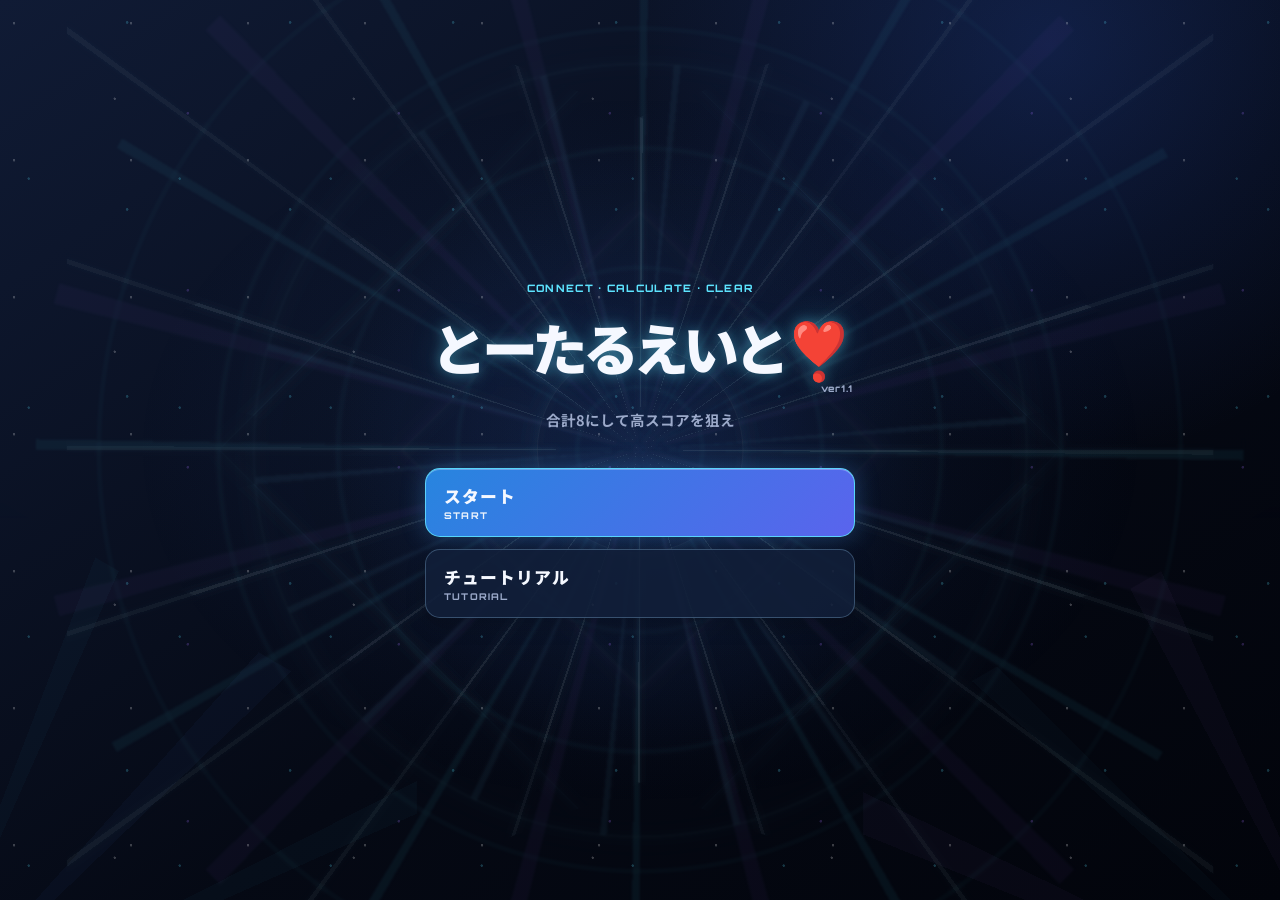
==== commit cb1880c1: "チカチカを抑えた音反応演出とver1.1を実装" ====
--- a/docs/total-eight/index.html
+++ b/docs/total-eight/index.html
@@ -7,66 +7,13 @@
     content="width=device-width,initial-scale=1,maximum-scale=1,user-scalable=no,viewport-fit=cover"
   >
   <title>とーたるえいと❣️</title>
-  <link rel="stylesheet" href="style.css?v=20261118-10">
-
-  <style>
-    #title-screen h1,
-    #title-screen h1 span {
-      color: #fff3bd;
-      -webkit-text-stroke: 1px rgba(6, 12, 34, 0.88);
-      text-shadow:
-        0 2px 0 rgba(5, 10, 28, 0.96),
-        0 0 10px rgba(255, 229, 140, 0.95),
-        0 0 28px rgba(255, 200, 73, 0.62),
-        0 0 55px rgba(91, 131, 255, 0.3);
-    }
-
-    .portal-return-button {
-      display: flex;
-      width: 100%;
-      min-height: 56px;
-      align-items: center;
-      justify-content: space-between;
-      margin-top: 12px;
-      padding: 14px 18px;
-      color: #fff6d2;
-      border: 1px solid rgba(255, 224, 117, 0.72);
-      border-radius: 15px;
-      background:
-        linear-gradient(
-          135deg,
-          rgba(85, 61, 22, 0.92),
-          rgba(25, 30, 60, 0.94)
-        );
-      box-shadow:
-        0 0 18px rgba(255, 224, 117, 0.18),
-        inset 0 1px 0 rgba(255, 255, 255, 0.14);
-      font-weight: 900;
-      letter-spacing: 0.05em;
-      text-decoration: none;
-    }
-
-    .portal-return-button::after {
-      content: "←";
-      color: #ffe075;
-      font-size: 1.25rem;
-      line-height: 1;
-    }
-
-    .portal-return-button:active {
-      transform: scale(0.97);
-    }
-
-    .portal-return-button:focus-visible {
-      outline: 2px solid #ffe075;
-      outline-offset: 3px;
-    }
-  </style>
+  <link rel="stylesheet" href="style.css?v=20261118-12">
 </head>
 
 <body>
   <main class="app">
 
+    <!-- 音に反応する万華鏡・幾何学背景 -->
     <div class="stage-lights" aria-hidden="true">
       <i class="stage-light stage-light--left"></i>
       <i class="stage-light stage-light--right"></i>
@@ -76,11 +23,27 @@
       <div class="stage-particles"></div>
     </div>
 
+    <!-- タイトル画面 -->
     <section id="title-screen" class="screen is-active">
       <div class="title-content">
         <p class="eyebrow">CONNECT · CALCULATE · CLEAR</p>
 
         <h1>とーたるえいと<span>❣️</span></h1>
+
+        <!-- タイトル右下のバージョン表記 -->
+        <p
+          style="
+            width: fit-content;
+            margin: -4px 2px 0 auto;
+            color: #9caaca;
+            font-family: Orbitron, sans-serif;
+            font-size: 0.58rem;
+            font-weight: 800;
+            letter-spacing: 0.08em;
+          "
+        >
+          ver1.1
+        </p>
 
         <p class="lead">合計8にして高スコアを狙え</p>
 
@@ -102,21 +65,13 @@
             <strong>チュートリアル</strong>
             <small>TUTORIAL</small>
           </button>
-
-          <a
-            class="portal-return-button"
-            href="../#home"
-            aria-label="みちを市ポータルサイトへ戻る"
-          >
-            みちを市ポータルサイトへ戻る
-          </a>
-        </div>
-      </div>
-    </section>
-
+        </div>
+      </div>
+    </section>
+
+    <!-- ゲーム画面 -->
     <section id="game-screen" class="screen">
       <header class="hud">
-
         <div class="hud-score">
           <span>経験値</span>
           <strong id="score-value">0</strong>
@@ -183,6 +138,7 @@
         同じレーンをもう一度タップで即固定
       </p>
 
+      <!-- READY? / 3 / 2 / 1 / GO! -->
       <div
         id="countdown-overlay"
         class="overlay hidden"
@@ -191,6 +147,7 @@
         <strong id="countdown-text">READY?</strong>
       </div>
 
+      <!-- 合計9以上を作った時の大きい数値 -->
       <div
         id="over-popup"
         class="over-popup hidden"
@@ -198,6 +155,7 @@
       ></div>
     </section>
 
+    <!-- チュートリアル -->
     <section id="tutorial-screen" class="screen tutorial">
       <button
         id="tutorial-exit-button"
@@ -222,6 +180,7 @@
       </button>
     </section>
 
+    <!-- チュートリアル終了 -->
     <section id="tutorial-complete-modal" class="modal">
       <div class="modal-card">
         <h2>準備完了。</h2>
@@ -255,6 +214,7 @@
       </div>
     </section>
 
+    <!-- 中断 -->
     <section id="abort-modal" class="modal">
       <div class="modal-card">
         <h2>ゲームを中断しました</h2>
@@ -288,6 +248,7 @@
       </div>
     </section>
 
+    <!-- ゲームオーバー -->
     <section id="game-over-modal" class="modal">
       <div class="modal-card">
         <p id="game-over-reason" class="eyebrow">TIME UP</p>
@@ -321,6 +282,7 @@
       </div>
     </section>
 
+    <!-- ゲームクリア -->
     <section id="game-clear-modal" class="modal">
       <div class="modal-card clear-card">
         <p class="eyebrow">MISSION COMPLETE</p>
@@ -359,6 +321,6 @@
 
   </main>
 
-  <script src="script.js?v=20261118-10"></script>
+  <script src="script.js?v=20261118-12"></script>
 </body>
 </html>
--- a/docs/total-eight/style.css
+++ b/docs/total-eight/style.css
@@ -41,7 +41,6 @@
   appearance: none;
   -webkit-appearance: none;
   border: 0;
-  border-radius: 0;
   background: transparent;
   color: inherit;
   font: inherit;
@@ -58,16 +57,8 @@
   min-height: 100dvh;
   overflow: hidden;
   background:
-    radial-gradient(
-      circle at 50% 50%,
-      rgba(23, 52, 111, 0.32),
-      transparent 34%
-    ),
-    radial-gradient(
-      circle at 82% 5%,
-      rgba(53, 102, 234, 0.22),
-      transparent 31%
-    ),
+    radial-gradient(circle at 50% 50%, rgba(28, 62, 129, 0.27), transparent 40%),
+    radial-gradient(circle at 82% 5%, rgba(53, 102, 234, 0.2), transparent 31%),
     linear-gradient(145deg, #101b35 0%, #050914 58%, #02040b 100%);
 }
 
@@ -76,7 +67,8 @@
 }
 
 /* ==================================================
-   音反応・万華鏡／幾何学模様
+   音反応：多層万華鏡・幾何学空間
+   点滅ではなく、ゆるい回転・奥行き・拡縮で見せる
 ================================================== */
 
 .stage-lights {
@@ -85,246 +77,228 @@
   inset: 0;
   overflow: hidden;
   background:
-    radial-gradient(
-      ellipse at center,
-      rgba(59, 104, 203, 0.1),
-      transparent 53%
-    );
+    radial-gradient(ellipse at center, rgba(59, 104, 203, 0.1), transparent 56%);
   pointer-events: none;
 }
 
-/*
-  中央：
-  低音に合わせて大きく脈動する万華鏡の中心。
-  JavaScriptが scale と opacity を変える。
-*/
+/* オーバー時だけ1回広がるピンクの衝撃波 */
+.stage-lights::after {
+  position: absolute;
+  top: 50%;
+  left: 50%;
+  width: 14vmax;
+  height: 14vmax;
+  border: 2px solid transparent;
+  border-radius: 50%;
+  content: "";
+  opacity: 0;
+  pointer-events: none;
+  transform: translate(-50%, -50%) scale(0.2);
+}
+
+.app.is-over-flash .stage-lights::after {
+  border-color: rgba(255, 113, 148, 0.92);
+  box-shadow:
+    0 0 22px rgba(255, 113, 148, 0.84),
+    inset 0 0 18px rgba(255, 113, 148, 0.44);
+  animation: over-shockwave 0.72s ease-out forwards;
+}
+
+/* 低音：中央の大きな万華鏡 */
 .stage-light--center {
   position: absolute;
   top: 50%;
   left: 50%;
   display: block;
-  width: 122vmax;
-  height: 122vmax;
+  width: 118vmax;
+  height: 118vmax;
   border-radius: 50%;
   opacity: 0.12;
   background:
     repeating-conic-gradient(
       from 0deg,
-      rgba(93, 228, 255, 0.48) 0deg 2deg,
-      transparent 2deg 16deg,
-      rgba(164, 113, 255, 0.36) 16deg 19deg,
-      transparent 19deg 30deg
+      rgba(93, 228, 255, 0.44) 0deg 1deg,
+      transparent 1deg 14deg,
+      rgba(164, 113, 255, 0.3) 14deg 16deg,
+      transparent 16deg 30deg
     ),
     repeating-radial-gradient(
       circle at center,
-      transparent 0 6%,
-      rgba(93, 228, 255, 0.22) 6.1% 6.5%,
-      transparent 6.6% 12%
+      transparent 0 7%,
+      rgba(93, 228, 255, 0.2) 7.1% 7.55%,
+      transparent 7.65% 14%
     );
-  filter: blur(1px) saturate(1.25);
+  filter: blur(1px) saturate(1.2);
   mix-blend-mode: screen;
-  transform: translateX(-50%) rotate(0deg);
+  transform: translate(-50%, -50%) scale(0.8);
   transform-origin: center;
   transition:
-    opacity 0.055s linear,
-    transform 0.055s linear,
-    filter 0.055s linear;
-  animation: kaleido-spin-center 26s linear infinite;
+    opacity 0.18s ease-out,
+    transform 0.18s ease-out;
 }
 
 .stage-light--center::before {
   position: absolute;
   content: "";
-  inset: 17%;
-  border: 1px solid rgba(155, 238, 255, 0.52);
+  inset: 18%;
+  border: 1px solid rgba(155, 238, 255, 0.48);
   border-radius: 50%;
   background:
     repeating-conic-gradient(
       from 15deg,
-      transparent 0deg 9deg,
-      rgba(122, 217, 255, 0.44) 9deg 10deg,
-      transparent 10deg 18deg
+      transparent 0deg 10deg,
+      rgba(122, 217, 255, 0.4) 10deg 11deg,
+      transparent 11deg 20deg
     );
   box-shadow:
-    0 0 22px rgba(93, 228, 255, 0.23),
-    inset 0 0 18px rgba(93, 228, 255, 0.19);
+    0 0 24px rgba(93, 228, 255, 0.2),
+    inset 0 0 18px rgba(93, 228, 255, 0.16);
 }
 
 .stage-light--center::after {
   position: absolute;
   content: "";
-  inset: 34%;
-  border: 2px solid rgba(255, 255, 255, 0.26);
+  inset: 36%;
+  border: 2px solid rgba(255, 255, 255, 0.22);
   transform: rotate(45deg);
   box-shadow:
-    0 0 18px rgba(164, 113, 255, 0.33),
-    inset 0 0 17px rgba(93, 228, 255, 0.26);
-}
-
-/*
-  左右：
-  中音に合わせて濃くなる多角形レイヤー。
-*/
+    0 0 18px rgba(164, 113, 255, 0.3),
+    inset 0 0 14px rgba(93, 228, 255, 0.18);
+}
+
+/* 中音：左右から迫る多角形レイヤー */
 .stage-light--left,
 .stage-light--right {
   position: absolute;
   top: 50%;
   display: block;
-  width: 98vmax;
-  height: 98vmax;
-  opacity: 0.1;
-  clip-path: polygon(
-    50% 0%,
-    93% 25%,
-    93% 75%,
-    50% 100%,
-    7% 75%,
-    7% 25%
-  );
-  filter: blur(0.5px) saturate(1.3);
+  width: 92vmax;
+  height: 92vmax;
+  opacity: 0.08;
+  clip-path: polygon(50% 0%, 93% 25%, 93% 75%, 50% 100%, 7% 75%, 7% 25%);
+  filter: saturate(1.2);
   mix-blend-mode: screen;
   transform-origin: center;
   transition:
-    opacity 0.055s linear,
-    transform 0.055s linear;
+    opacity 0.2s ease-out,
+    transform 0.2s ease-out;
 }
 
 .stage-light--left {
-  left: -55vmax;
+  left: -53vmax;
   background:
     repeating-conic-gradient(
       from 0deg,
-      rgba(91, 131, 255, 0.44) 0deg 4deg,
+      rgba(91, 131, 255, 0.42) 0deg 4deg,
       transparent 4deg 21deg,
-      rgba(93, 228, 255, 0.35) 21deg 24deg,
+      rgba(93, 228, 255, 0.3) 21deg 24deg,
       transparent 24deg 42deg
     );
   box-shadow:
-    0 0 60px rgba(91, 131, 255, 0.27),
-    inset 0 0 70px rgba(93, 228, 255, 0.22);
-  animation: kaleido-spin-left 18s linear infinite;
+    0 0 60px rgba(91, 131, 255, 0.24),
+    inset 0 0 70px rgba(93, 228, 255, 0.18);
 }
 
 .stage-light--right {
-  right: -55vmax;
+  right: -53vmax;
   background:
     repeating-conic-gradient(
       from 12deg,
-      rgba(164, 113, 255, 0.43) 0deg 4deg,
+      rgba(164, 113, 255, 0.4) 0deg 4deg,
       transparent 4deg 20deg,
       rgba(93, 228, 255, 0.27) 20deg 23deg,
       transparent 23deg 40deg
     );
   box-shadow:
-    0 0 60px rgba(164, 113, 255, 0.27),
-    inset 0 0 70px rgba(164, 113, 255, 0.22);
-  animation: kaleido-spin-right 21s linear infinite;
+    0 0 60px rgba(164, 113, 255, 0.24),
+    inset 0 0 70px rgba(164, 113, 255, 0.18);
 }
 
 .stage-light--left::before,
 .stage-light--right::before {
   position: absolute;
   content: "";
-  inset: 19%;
-  border: 1px solid rgba(222, 247, 255, 0.44);
-  clip-path: polygon(
-    50% 0%,
-    100% 50%,
-    50% 100%,
-    0% 50%
-  );
-  box-shadow:
-    0 0 20px rgba(93, 228, 255, 0.33),
-    inset 0 0 20px rgba(93, 228, 255, 0.2);
+  inset: 20%;
+  border: 1px solid rgba(222, 247, 255, 0.4);
+  clip-path: polygon(50% 0%, 100% 50%, 50% 100%, 0% 50%);
+  box-shadow:
+    0 0 20px rgba(93, 228, 255, 0.28),
+    inset 0 0 20px rgba(93, 228, 255, 0.16);
 }
 
 .stage-light--left::after,
 .stage-light--right::after {
   position: absolute;
   content: "";
-  inset: 38%;
-  border: 2px solid rgba(255, 255, 255, 0.26);
+  inset: 39%;
+  border: 2px solid rgba(255, 255, 255, 0.21);
   border-radius: 50%;
   box-shadow:
-    0 0 20px rgba(164, 113, 255, 0.28),
-    inset 0 0 12px rgba(164, 113, 255, 0.22);
-}
-
-/*
-  高音：
-  以前のレーザー2本を、細い幾何学線・破片のレイヤーへ置換。
-*/
+    0 0 20px rgba(164, 113, 255, 0.24),
+    inset 0 0 12px rgba(164, 113, 255, 0.17);
+}
+
+/* 高音：細い幾何学線。明滅でなく線の濃さ・回転で反応 */
 .stage-laser--left,
 .stage-laser--right {
   position: absolute;
   top: 50%;
   left: 50%;
   display: block;
-  width: 118vmax;
-  height: 118vmax;
-  opacity: 0.08;
+  width: 112vmax;
+  height: 112vmax;
+  opacity: 0.06;
   background:
     repeating-conic-gradient(
       from 0deg,
-      rgba(216, 253, 255, 0.9) 0deg 0.55deg,
-      transparent 0.55deg 8deg,
-      rgba(93, 228, 255, 0.58) 8deg 1deg,
-      transparent 1deg 17deg
+      rgba(216, 253, 255, 0.76) 0deg 0.45deg,
+      transparent 0.45deg 9deg,
+      rgba(93, 228, 255, 0.48) 9deg 1deg,
+      transparent 1deg 18deg
     );
-  filter: drop-shadow(0 0 4px rgba(93, 228, 255, 0.78));
+  filter: drop-shadow(0 0 3px rgba(93, 228, 255, 0.65));
   mix-blend-mode: screen;
+  transform: translate(-50%, -50%) scale(0.8);
   transform-origin: center;
   transition:
-    opacity 0.045s linear,
-    transform 0.045s linear;
+    opacity 0.13s ease-out,
+    transform 0.13s ease-out;
 }
 
 .stage-laser--left {
-  clip-path: polygon(
-    0 0,
-    100% 42%,
-    74% 50%,
-    100% 58%,
-    0 100%
-  );
+  clip-path: polygon(0 0, 100% 42%, 74% 50%, 100% 58%, 0 100%);
 }
 
 .stage-laser--right {
-  clip-path: polygon(
-    100% 0,
-    0 42%,
-    26% 50%,
-    0 58%,
-    100% 100%
-  );
+  clip-path: polygon(100% 0, 0 42%, 26% 50%, 0 58%, 100% 100%);
 }
 
 .stage-laser--left::before,
 .stage-laser--right::before {
   position: absolute;
   content: "";
-  inset: 23%;
-  border: 1px solid rgba(93, 228, 255, 0.66);
+  inset: 24%;
+  border: 1px solid rgba(93, 228, 255, 0.54);
   transform: rotate(45deg);
   box-shadow:
-    0 0 14px rgba(93, 228, 255, 0.38),
-    inset 0 0 11px rgba(93, 228, 255, 0.22);
+    0 0 14px rgba(93, 228, 255, 0.3),
+    inset 0 0 11px rgba(93, 228, 255, 0.17);
 }
 
 .stage-laser--left::after,
 .stage-laser--right::after {
   position: absolute;
   content: "";
-  inset: 39%;
-  border: 1px solid rgba(255, 255, 255, 0.55);
+  inset: 41%;
+  border: 1px solid rgba(255, 255, 255, 0.45);
   border-radius: 50%;
-  box-shadow: 0 0 17px rgba(93, 228, 255, 0.55);
+  box-shadow: 0 0 17px rgba(93, 228, 255, 0.42);
 }
 
 .stage-particles {
   position: absolute;
   inset: 0;
-  opacity: 0.28;
+  opacity: 0.22;
   background-image:
     radial-gradient(circle at 12% 17%, #fff 0 1px, transparent 1.5px),
     radial-gradient(circle at 78% 12%, var(--cyan) 0 1px, transparent 1.7px),
@@ -337,44 +311,26 @@
     211px 177px,
     151px 229px,
     239px 253px;
-  animation: particles-drift 9s linear infinite;
-}
-
+  animation: particles-drift 18s linear infinite;
+}
+
+/* フィーバー時は点滅せず、色と空間の広がりだけ強める */
 .app.is-fever .stage-light--center {
-  opacity: 0.62 !important;
-  filter: blur(0) saturate(1.8) hue-rotate(52deg);
-  animation-duration: 6s;
+  filter: saturate(1.7) hue-rotate(48deg);
 }
 
 .app.is-fever .stage-light--left,
 .app.is-fever .stage-light--right {
-  opacity: 0.45 !important;
-  filter: saturate(1.8) hue-rotate(45deg);
-  animation-duration: 5s;
-}
-
-.app.is-fever .stage-laser--left,
-.app.is-fever .stage-laser--right {
-  opacity: 0.65 !important;
+  filter: saturate(1.55) hue-rotate(35deg);
 }
 
 .app.is-fever .stage-particles {
-  opacity: 0.55;
-  animation-duration: 3.5s;
-}
-
-.app.is-over-flash .stage-lights {
-  animation: over-screen-flash 0.58s ease-out;
-}
-
-.app.is-over-flash .stage-light,
-.app.is-over-flash .stage-laser--left,
-.app.is-over-flash .stage-laser--right {
-  filter: hue-rotate(285deg) saturate(1.8);
+  opacity: 0.42;
+  animation-duration: 9s;
 }
 
 /* ==================================================
-   画面共通
+   共通画面
 ================================================== */
 
 .screen {
@@ -392,9 +348,7 @@
   display: flex;
 }
 
-/* ==================================================
-   タイトル
-================================================== */
+/* タイトル */
 
 #title-screen {
   align-items: center;
@@ -492,7 +446,7 @@
 }
 
 /* ==================================================
-   ゲーム画面とHUD
+   HUD・盤面
 ================================================== */
 
 #game-screen {
@@ -667,7 +621,7 @@
 .cell.prep-6 {
   background: rgba(70, 255, 149, 0.09);
   box-shadow: inset 0 0 15px rgba(101, 255, 154, 0.26);
-  animation: prepared-row-6 0.76s ease-in-out infinite alternate;
+  animation: prepared-row-6 1.2s ease-in-out infinite alternate;
 }
 
 .cell.prep-7 {
@@ -675,7 +629,7 @@
   box-shadow:
     inset 0 0 21px rgba(255, 224, 117, 0.42),
     0 0 9px rgba(255, 224, 117, 0.24);
-  animation: prepared-row-7 0.31s ease-in-out infinite alternate;
+  animation: prepared-row-7 0.65s ease-in-out infinite alternate;
 }
 
 /* ==================================================
@@ -720,9 +674,6 @@
 .star-ring {
   border-color: var(--yellow);
   color: var(--yellow);
-  background:
-    radial-gradient(circle, rgba(255, 224, 117, 0.24) 0 27%, transparent 28%),
-    radial-gradient(circle, transparent 39%, rgba(255, 224, 117, 0.22) 45%, transparent 67%);
   box-shadow:
     0 0 10px var(--yellow),
     0 0 24px rgba(255, 224, 117, 0.52);
@@ -734,7 +685,7 @@
   box-shadow:
     0 0 11px var(--yellow),
     0 0 24px rgba(255, 224, 117, 0.43);
-  animation: active-ring 0.7s ease-in-out infinite alternate;
+  animation: active-ring 0.85s ease-in-out infinite alternate;
 }
 
 .c0 {
@@ -762,16 +713,16 @@
 
 .t6 {
   color: var(--green);
-  animation: prepared-piece-6 0.7s ease-in-out infinite alternate;
+  animation: prepared-piece-6 1.05s ease-in-out infinite alternate;
 }
 
 .t7 {
   color: var(--yellow);
-  animation: prepared-piece-7 0.29s ease-in-out infinite alternate;
+  animation: prepared-piece-7 0.55s ease-in-out infinite alternate;
 }
 
 /* ==================================================
-   控えリング
+   控えリング・中断
 ================================================== */
 
 .queue {
@@ -956,9 +907,6 @@
 
 .clear-card h2 {
   color: var(--yellow);
-  text-shadow:
-    0 0 12px rgba(255, 224, 117, 0.6),
-    0 0 28px rgba(255, 224, 117, 0.3);
 }
 
 .tutorial {
@@ -1010,36 +958,6 @@
    アニメーション
 ================================================== */
 
-@keyframes kaleido-spin-center {
-  from {
-    transform: translateX(-50%) rotate(0deg);
-  }
-
-  to {
-    transform: translateX(-50%) rotate(360deg);
-  }
-}
-
-@keyframes kaleido-spin-left {
-  from {
-    transform: rotate(0deg);
-  }
-
-  to {
-    transform: rotate(360deg);
-  }
-}
-
-@keyframes kaleido-spin-right {
-  from {
-    transform: rotate(0deg);
-  }
-
-  to {
-    transform: rotate(-360deg);
-  }
-}
-
 @keyframes particles-drift {
   from {
     background-position: 0 0, 0 0, 0 0, 0 0, 0 0;
@@ -1047,6 +965,18 @@
 
   to {
     background-position: 25px 160px, -32px 210px, 42px 190px, -18px 240px, 34px 220px;
+  }
+}
+
+@keyframes over-shockwave {
+  0% {
+    opacity: 0.7;
+    transform: translate(-50%, -50%) scale(0.2);
+  }
+
+  100% {
+    opacity: 0;
+    transform: translate(-50%, -50%) scale(12);
   }
 }
 
@@ -1064,11 +994,11 @@
 
 @keyframes active-ring {
   from {
-    transform: scale(0.95);
+    transform: scale(0.96);
   }
 
   to {
-    transform: scale(1.06);
+    transform: scale(1.05);
   }
 }
 
@@ -1094,25 +1024,25 @@
 
 @keyframes prepared-piece-6 {
   from {
-    transform: scale(0.95);
-    filter: brightness(0.94);
+    transform: scale(0.96);
+    filter: brightness(0.96);
   }
 
   to {
-    transform: scale(1.09);
-    filter: brightness(1.45);
+    transform: scale(1.06);
+    filter: brightness(1.36);
   }
 }
 
 @keyframes prepared-piece-7 {
   from {
-    transform: scale(0.91);
-    filter: brightness(0.95);
+    transform: scale(0.94);
+    filter: brightness(0.98);
   }
 
   to {
-    transform: scale(1.14);
-    filter: brightness(1.72);
+    transform: scale(1.1);
+    filter: brightness(1.52);
   }
 }
 
@@ -1151,17 +1081,42 @@
   }
 }
 
-@keyframes over-screen-flash {
-  0% {
-    background-color: rgba(255, 77, 124, 0);
-  }
-
-  30% {
-    background-color: rgba(255, 77, 124, 0.26);
-  }
-
-  100% {
-    background-color: rgba(255, 77, 124, 0);
+/* ==================================================
+   アクセシビリティ：
+   端末が「動きを減らす」を指定した場合
+================================================== */
+
+@media (prefers-reduced-motion: reduce) {
+  *,
+  *::before,
+  *::after {
+    scroll-behavior: auto !important;
+  }
+
+  .stage-light--center,
+  .stage-light--left,
+  .stage-light--right,
+  .stage-laser--left,
+  .stage-laser--right {
+    transition: opacity 0.8s ease-out !important;
+  }
+
+  .stage-particles {
+    animation: none !important;
+    opacity: 0.12;
+  }
+
+  .app.is-over-flash .stage-lights::after {
+    animation-duration: 1.3s;
+  }
+
+  .cell.prep-6,
+  .cell.prep-7,
+  .t6,
+  .t7,
+  .active,
+  #over-gauge i.on {
+    animation: none !important;
   }
 }
 
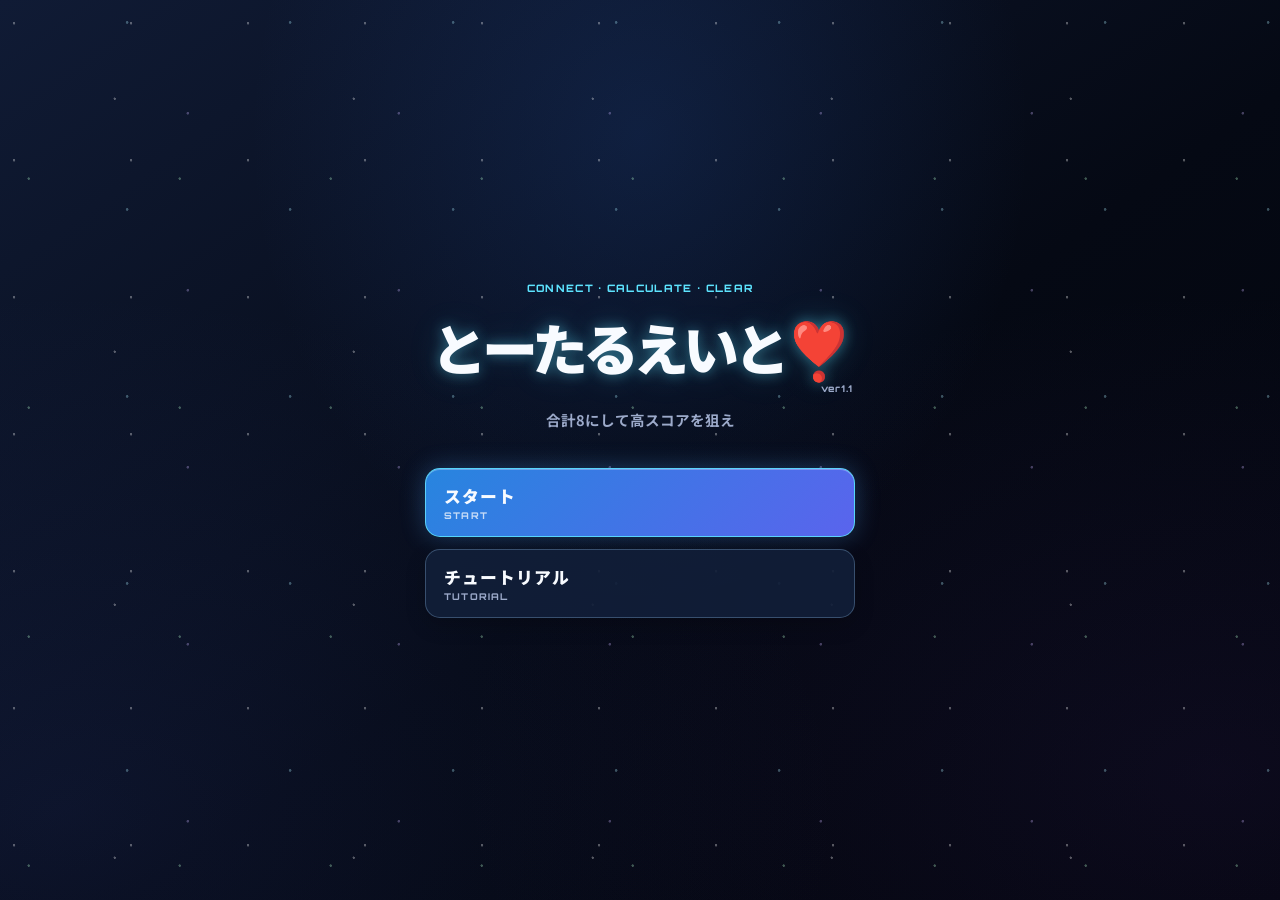
==== commit 535147d6: "横画面プレイとオーバー判定とリング速度を修正" ====
--- a/docs/total-eight/index.html
+++ b/docs/total-eight/index.html
@@ -2,18 +2,24 @@
 <html lang="ja">
 <head>
   <meta charset="UTF-8">
+
   <meta
     name="viewport"
     content="width=device-width,initial-scale=1,maximum-scale=1,user-scalable=no,viewport-fit=cover"
   >
+
   <title>とーたるえいと❣️</title>
-  <link rel="stylesheet" href="style.css?v=20261118-12">
+
+  <link
+    rel="stylesheet"
+    href="style.css?v=20261118-16"
+  >
 </head>
 
 <body>
   <main class="app">
 
-    <!-- 音に反応する万華鏡・幾何学背景 -->
+    <!-- 背景の星空・オーバー時の衝撃波 -->
     <div class="stage-lights" aria-hidden="true">
       <i class="stage-light stage-light--left"></i>
       <i class="stage-light stage-light--right"></i>
@@ -24,13 +30,19 @@
     </div>
 
     <!-- タイトル画面 -->
-    <section id="title-screen" class="screen is-active">
+    <section
+      id="title-screen"
+      class="screen is-active"
+    >
       <div class="title-content">
-        <p class="eyebrow">CONNECT · CALCULATE · CLEAR</p>
-
-        <h1>とーたるえいと<span>❣️</span></h1>
-
-        <!-- タイトル右下のバージョン表記 -->
+        <p class="eyebrow">
+          CONNECT · CALCULATE · CLEAR
+        </p>
+
+        <h1>
+          とーたるえいと<span>❣️</span>
+        </h1>
+
         <p
           style="
             width: fit-content;
@@ -45,7 +57,9 @@
           ver1.1
         </p>
 
-        <p class="lead">合計8にして高スコアを狙え</p>
+        <p class="lead">
+          合計8にして高スコアを狙え
+        </p>
 
         <div class="title-menu">
           <button
@@ -70,7 +84,10 @@
     </section>
 
     <!-- ゲーム画面 -->
-    <section id="game-screen" class="screen">
+    <section
+      id="game-screen"
+      class="screen"
+    >
       <header class="hud">
         <div class="hud-score">
           <span>経験値</span>
@@ -84,6 +101,7 @@
 
         <div class="hud-stage">
           <span>ステージ経験値</span>
+
           <strong>
             <b id="stage-score-value">0</b>
             <em>/</em>
@@ -109,7 +127,22 @@
         </div>
       </header>
 
-      <strong id="status-label" class="status">READY</strong>
+      <strong
+        id="status-label"
+        class="status"
+      >
+        READY
+      </strong>
+
+      <!-- BGMが端末側に止められた時だけ表示 -->
+      <button
+        id="sound-enable-button"
+        class="sound-enable hidden"
+        type="button"
+      >
+        <strong>音を有効化</strong>
+        <small>TAP TO ENABLE SOUND</small>
+      </button>
 
       <div class="play-area">
         <div
@@ -118,7 +151,10 @@
           aria-label="ゲーム盤面"
         ></div>
 
-        <aside class="queue" aria-label="控えリング">
+        <aside
+          class="queue"
+          aria-label="控えリング"
+        >
           <b>控え</b>
 
           <div id="ring-queue-list"></div>
@@ -144,7 +180,9 @@
         class="overlay hidden"
         aria-live="assertive"
       >
-        <strong id="countdown-text">READY?</strong>
+        <strong id="countdown-text">
+          READY?
+        </strong>
       </div>
 
       <!-- 合計9以上を作った時の大きい数値 -->
@@ -156,7 +194,10 @@
     </section>
 
     <!-- チュートリアル -->
-    <section id="tutorial-screen" class="screen tutorial">
+    <section
+      id="tutorial-screen"
+      class="screen tutorial"
+    >
       <button
         id="tutorial-exit-button"
         class="tutorial-exit"
@@ -166,7 +207,10 @@
       </button>
 
       <div class="tutorial-card">
-        <strong id="tutorial-step">1 / 5</strong>
+        <strong id="tutorial-step">
+          1 / 5
+        </strong>
+
         <p id="tutorial-text"></p>
       </div>
 
@@ -181,7 +225,10 @@
     </section>
 
     <!-- チュートリアル終了 -->
-    <section id="tutorial-complete-modal" class="modal">
+    <section
+      id="tutorial-complete-modal"
+      class="modal"
+    >
       <div class="modal-card">
         <h2>準備完了。</h2>
 
@@ -215,7 +262,10 @@
     </section>
 
     <!-- 中断 -->
-    <section id="abort-modal" class="modal">
+    <section
+      id="abort-modal"
+      class="modal"
+    >
       <div class="modal-card">
         <h2>ゲームを中断しました</h2>
 
@@ -249,9 +299,17 @@
     </section>
 
     <!-- ゲームオーバー -->
-    <section id="game-over-modal" class="modal">
+    <section
+      id="game-over-modal"
+      class="modal"
+    >
       <div class="modal-card">
-        <p id="game-over-reason" class="eyebrow">TIME UP</p>
+        <p
+          id="game-over-reason"
+          class="eyebrow"
+        >
+          TIME UP
+        </p>
 
         <h2>ゲーム終了</h2>
 
@@ -260,7 +318,9 @@
         <strong
           id="final-score-value"
           class="final-score"
-        >0</strong>
+        >
+          0
+        </strong>
 
         <button
           id="retry-button"
@@ -283,9 +343,14 @@
     </section>
 
     <!-- ゲームクリア -->
-    <section id="game-clear-modal" class="modal">
+    <section
+      id="game-clear-modal"
+      class="modal"
+    >
       <div class="modal-card clear-card">
-        <p class="eyebrow">MISSION COMPLETE</p>
+        <p class="eyebrow">
+          MISSION COMPLETE
+        </p>
 
         <h2>GAME CLEAR</h2>
 
@@ -297,7 +362,9 @@
         <strong
           id="clear-score-value"
           class="final-score"
-        >0</strong>
+        >
+          0
+        </strong>
 
         <button
           id="clear-retry-button"
@@ -319,8 +386,38 @@
       </div>
     </section>
 
+    <!--
+      縦画面専用。
+      CSSで縦画面時だけ全面表示する。
+      script.jsで縦向きになった時は自動中断する。
+    -->
+    <section
+      id="orientation-overlay"
+      class="orientation-overlay"
+      aria-live="assertive"
+      aria-label="横向きでプレイしてください"
+    >
+      <div class="orientation-card">
+        <span class="orientation-phone" aria-hidden="true">
+          ▯
+        </span>
+
+        <strong>
+          端末を横向きにしてください
+        </strong>
+
+        <small>
+          TURN YOUR DEVICE SIDEWAYS
+        </small>
+
+        <p>
+          横画面で、広い盤面を使って<br>
+          プレイできます。
+        </p>
+      </div>
+    </section>
   </main>
 
-  <script src="script.js?v=20261118-12"></script>
+  <script src="script.js?v=20261118-16"></script>
 </body>
 </html>
--- a/docs/total-eight/style.css
+++ b/docs/total-eight/style.css
@@ -2,19 +2,26 @@
 
 :root {
   --bg: #050914;
-  --panel: rgba(14, 24, 48, 0.92);
+  --panel: rgba(14, 24, 48, 0.93);
   --line: rgba(158, 210, 255, 0.28);
-  --line-strong: rgba(128, 223, 255, 0.72);
-  --text: #f5f8ff;
+  --text: #f8fbff;
   --muted: #9caaca;
+
   --cyan: #5de4ff;
   --blue: #5b83ff;
   --purple: #a471ff;
   --green: #65ff9a;
   --yellow: #ffe075;
   --pink: #ff7194;
+
+  --electric-bass: 0;
+  --electric-middle: 0;
+  --electric-high: 0;
+
   --safe-top: env(safe-area-inset-top, 0px);
   --safe-bottom: env(safe-area-inset-bottom, 0px);
+  --safe-left: env(safe-area-inset-left, 0px);
+  --safe-right: env(safe-area-inset-right, 0px);
 }
 
 * {
@@ -27,14 +34,20 @@
   width: 100%;
   min-height: 100%;
   margin: 0;
+  overflow: hidden;
   background: #02040b;
   color: var(--text);
   font-family: "Noto Sans JP", sans-serif;
   overscroll-behavior: none;
-}
-
-body {
-  overflow-x: hidden;
+  touch-action: manipulation;
+}
+
+button,
+.board,
+.cell,
+.queue,
+.app {
+  touch-action: manipulation;
 }
 
 button {
@@ -57,9 +70,27 @@
   min-height: 100dvh;
   overflow: hidden;
   background:
-    radial-gradient(circle at 50% 50%, rgba(28, 62, 129, 0.27), transparent 40%),
-    radial-gradient(circle at 82% 5%, rgba(53, 102, 234, 0.2), transparent 31%),
-    linear-gradient(145deg, #101b35 0%, #050914 58%, #02040b 100%);
+    radial-gradient(
+      ellipse at 50% 15%,
+      rgba(38, 86, 171, 0.22),
+      transparent 43%
+    ),
+    radial-gradient(
+      ellipse at 5% 90%,
+      rgba(49, 68, 149, 0.16),
+      transparent 45%
+    ),
+    radial-gradient(
+      ellipse at 95% 86%,
+      rgba(78, 47, 138, 0.13),
+      transparent 44%
+    ),
+    linear-gradient(
+      145deg,
+      #101b35 0%,
+      #050914 55%,
+      #02040b 100%
+    );
 }
 
 .hidden {
@@ -67,8 +98,7 @@
 }
 
 /* ==================================================
-   音反応：多層万華鏡・幾何学空間
-   点滅ではなく、ゆるい回転・奥行き・拡縮で見せる
+   背景
 ================================================== */
 
 .stage-lights {
@@ -76,234 +106,12 @@
   z-index: 0;
   inset: 0;
   overflow: hidden;
-  background:
-    radial-gradient(ellipse at center, rgba(59, 104, 203, 0.1), transparent 56%);
   pointer-events: none;
-}
-
-/* オーバー時だけ1回広がるピンクの衝撃波 */
-.stage-lights::after {
-  position: absolute;
-  top: 50%;
-  left: 50%;
-  width: 14vmax;
-  height: 14vmax;
-  border: 2px solid transparent;
-  border-radius: 50%;
-  content: "";
-  opacity: 0;
-  pointer-events: none;
-  transform: translate(-50%, -50%) scale(0.2);
-}
-
-.app.is-over-flash .stage-lights::after {
-  border-color: rgba(255, 113, 148, 0.92);
-  box-shadow:
-    0 0 22px rgba(255, 113, 148, 0.84),
-    inset 0 0 18px rgba(255, 113, 148, 0.44);
-  animation: over-shockwave 0.72s ease-out forwards;
-}
-
-/* 低音：中央の大きな万華鏡 */
-.stage-light--center {
-  position: absolute;
-  top: 50%;
-  left: 50%;
-  display: block;
-  width: 118vmax;
-  height: 118vmax;
-  border-radius: 50%;
-  opacity: 0.12;
-  background:
-    repeating-conic-gradient(
-      from 0deg,
-      rgba(93, 228, 255, 0.44) 0deg 1deg,
-      transparent 1deg 14deg,
-      rgba(164, 113, 255, 0.3) 14deg 16deg,
-      transparent 16deg 30deg
-    ),
-    repeating-radial-gradient(
-      circle at center,
-      transparent 0 7%,
-      rgba(93, 228, 255, 0.2) 7.1% 7.55%,
-      transparent 7.65% 14%
-    );
-  filter: blur(1px) saturate(1.2);
-  mix-blend-mode: screen;
-  transform: translate(-50%, -50%) scale(0.8);
-  transform-origin: center;
-  transition:
-    opacity 0.18s ease-out,
-    transform 0.18s ease-out;
-}
-
-.stage-light--center::before {
-  position: absolute;
-  content: "";
-  inset: 18%;
-  border: 1px solid rgba(155, 238, 255, 0.48);
-  border-radius: 50%;
-  background:
-    repeating-conic-gradient(
-      from 15deg,
-      transparent 0deg 10deg,
-      rgba(122, 217, 255, 0.4) 10deg 11deg,
-      transparent 11deg 20deg
-    );
-  box-shadow:
-    0 0 24px rgba(93, 228, 255, 0.2),
-    inset 0 0 18px rgba(93, 228, 255, 0.16);
-}
-
-.stage-light--center::after {
-  position: absolute;
-  content: "";
-  inset: 36%;
-  border: 2px solid rgba(255, 255, 255, 0.22);
-  transform: rotate(45deg);
-  box-shadow:
-    0 0 18px rgba(164, 113, 255, 0.3),
-    inset 0 0 14px rgba(93, 228, 255, 0.18);
-}
-
-/* 中音：左右から迫る多角形レイヤー */
-.stage-light--left,
-.stage-light--right {
-  position: absolute;
-  top: 50%;
-  display: block;
-  width: 92vmax;
-  height: 92vmax;
-  opacity: 0.08;
-  clip-path: polygon(50% 0%, 93% 25%, 93% 75%, 50% 100%, 7% 75%, 7% 25%);
-  filter: saturate(1.2);
-  mix-blend-mode: screen;
-  transform-origin: center;
-  transition:
-    opacity 0.2s ease-out,
-    transform 0.2s ease-out;
-}
-
-.stage-light--left {
-  left: -53vmax;
-  background:
-    repeating-conic-gradient(
-      from 0deg,
-      rgba(91, 131, 255, 0.42) 0deg 4deg,
-      transparent 4deg 21deg,
-      rgba(93, 228, 255, 0.3) 21deg 24deg,
-      transparent 24deg 42deg
-    );
-  box-shadow:
-    0 0 60px rgba(91, 131, 255, 0.24),
-    inset 0 0 70px rgba(93, 228, 255, 0.18);
-}
-
-.stage-light--right {
-  right: -53vmax;
-  background:
-    repeating-conic-gradient(
-      from 12deg,
-      rgba(164, 113, 255, 0.4) 0deg 4deg,
-      transparent 4deg 20deg,
-      rgba(93, 228, 255, 0.27) 20deg 23deg,
-      transparent 23deg 40deg
-    );
-  box-shadow:
-    0 0 60px rgba(164, 113, 255, 0.24),
-    inset 0 0 70px rgba(164, 113, 255, 0.18);
-}
-
-.stage-light--left::before,
-.stage-light--right::before {
-  position: absolute;
-  content: "";
-  inset: 20%;
-  border: 1px solid rgba(222, 247, 255, 0.4);
-  clip-path: polygon(50% 0%, 100% 50%, 50% 100%, 0% 50%);
-  box-shadow:
-    0 0 20px rgba(93, 228, 255, 0.28),
-    inset 0 0 20px rgba(93, 228, 255, 0.16);
-}
-
-.stage-light--left::after,
-.stage-light--right::after {
-  position: absolute;
-  content: "";
-  inset: 39%;
-  border: 2px solid rgba(255, 255, 255, 0.21);
-  border-radius: 50%;
-  box-shadow:
-    0 0 20px rgba(164, 113, 255, 0.24),
-    inset 0 0 12px rgba(164, 113, 255, 0.17);
-}
-
-/* 高音：細い幾何学線。明滅でなく線の濃さ・回転で反応 */
-.stage-laser--left,
-.stage-laser--right {
-  position: absolute;
-  top: 50%;
-  left: 50%;
-  display: block;
-  width: 112vmax;
-  height: 112vmax;
-  opacity: 0.06;
-  background:
-    repeating-conic-gradient(
-      from 0deg,
-      rgba(216, 253, 255, 0.76) 0deg 0.45deg,
-      transparent 0.45deg 9deg,
-      rgba(93, 228, 255, 0.48) 9deg 1deg,
-      transparent 1deg 18deg
-    );
-  filter: drop-shadow(0 0 3px rgba(93, 228, 255, 0.65));
-  mix-blend-mode: screen;
-  transform: translate(-50%, -50%) scale(0.8);
-  transform-origin: center;
-  transition:
-    opacity 0.13s ease-out,
-    transform 0.13s ease-out;
-}
-
-.stage-laser--left {
-  clip-path: polygon(0 0, 100% 42%, 74% 50%, 100% 58%, 0 100%);
-}
-
-.stage-laser--right {
-  clip-path: polygon(100% 0, 0 42%, 26% 50%, 0 58%, 100% 100%);
-}
-
-.stage-laser--left::before,
-.stage-laser--right::before {
-  position: absolute;
-  content: "";
-  inset: 24%;
-  border: 1px solid rgba(93, 228, 255, 0.54);
-  transform: rotate(45deg);
-  box-shadow:
-    0 0 14px rgba(93, 228, 255, 0.3),
-    inset 0 0 11px rgba(93, 228, 255, 0.17);
-}
-
-.stage-laser--left::after,
-.stage-laser--right::after {
-  position: absolute;
-  content: "";
-  inset: 41%;
-  border: 1px solid rgba(255, 255, 255, 0.45);
-  border-radius: 50%;
-  box-shadow: 0 0 17px rgba(93, 228, 255, 0.42);
-}
-
-.stage-particles {
-  position: absolute;
-  inset: 0;
-  opacity: 0.22;
   background-image:
     radial-gradient(circle at 12% 17%, #fff 0 1px, transparent 1.5px),
-    radial-gradient(circle at 78% 12%, var(--cyan) 0 1px, transparent 1.7px),
-    radial-gradient(circle at 89% 64%, var(--purple) 0 1px, transparent 1.6px),
-    radial-gradient(circle at 19% 78%, var(--cyan) 0 1px, transparent 1.5px),
+    radial-gradient(circle at 78% 12%, #aeefff 0 1px, transparent 1.7px),
+    radial-gradient(circle at 89% 64%, #cbb4ff 0 1px, transparent 1.6px),
+    radial-gradient(circle at 19% 78%, #b8ffd0 0 1px, transparent 1.5px),
     radial-gradient(circle at 48% 39%, #fff 0 1px, transparent 1.4px);
   background-size:
     117px 137px,
@@ -311,22 +119,34 @@
     211px 177px,
     151px 229px,
     239px 253px;
-  animation: particles-drift 18s linear infinite;
-}
-
-/* フィーバー時は点滅せず、色と空間の広がりだけ強める */
-.app.is-fever .stage-light--center {
-  filter: saturate(1.7) hue-rotate(48deg);
-}
-
-.app.is-fever .stage-light--left,
-.app.is-fever .stage-light--right {
-  filter: saturate(1.55) hue-rotate(35deg);
-}
-
-.app.is-fever .stage-particles {
-  opacity: 0.42;
-  animation-duration: 9s;
+  opacity: 0.32;
+}
+
+.stage-light,
+.stage-laser,
+.stage-particles {
+  display: none !important;
+}
+
+.stage-lights::after {
+  position: absolute;
+  top: 50%;
+  left: 50%;
+  width: 10vmax;
+  height: 10vmax;
+  border: 2px solid transparent;
+  border-radius: 50%;
+  content: "";
+  opacity: 0;
+  transform: translate(-50%, -50%) scale(0.2);
+}
+
+.app.is-over-flash .stage-lights::after {
+  border-color: rgba(255, 113, 148, 0.88);
+  box-shadow:
+    0 0 27px rgba(255, 113, 148, 0.8),
+    inset 0 0 20px rgba(255, 113, 148, 0.36);
+  animation: over-shockwave 0.78s ease-out forwards;
 }
 
 /* ==================================================
@@ -340,15 +160,18 @@
   min-height: 100dvh;
   padding:
     max(18px, calc(var(--safe-top) + 8px))
-    14px
-    max(18px, calc(var(--safe-bottom) + 8px));
+    max(14px, calc(var(--safe-right) + 8px))
+    max(18px, calc(var(--safe-bottom) + 8px))
+    max(14px, calc(var(--safe-left) + 8px));
 }
 
 .screen.is-active {
   display: flex;
 }
 
-/* タイトル */
+/* ==================================================
+   タイトル
+================================================== */
 
 #title-screen {
   align-items: center;
@@ -407,7 +230,7 @@
   padding: 15px 18px;
   border: 1px solid var(--line);
   border-radius: 15px;
-  background: rgba(18, 31, 57, 0.88);
+  background: rgba(18, 31, 57, 0.92);
   box-shadow: 0 8px 20px rgba(0, 0, 0, 0.17);
   text-align: left;
 }
@@ -442,194 +265,331 @@
 }
 
 .menu-button.primary small {
-  color: rgba(255, 255, 255, 0.9);
+  color: rgba(255, 255, 255, 0.72);
 }
 
 /* ==================================================
-   HUD・盤面
+   ゲーム画面
 ================================================== */
 
 #game-screen {
   flex-direction: column;
-  align-items: center;
-  padding-inline: 9px;
+  gap: 8px;
+  width: min(100%, 980px);
+  margin: 0 auto;
 }
 
 .hud {
   display: grid;
   grid-template-columns: repeat(3, minmax(0, 1fr));
-  width: min(100%, 640px);
-  gap: 5px;
+  gap: 6px;
 }
 
 .hud > div {
   min-width: 0;
-  min-height: 49px;
-  padding: 7px;
-  border: 1px solid var(--line);
-  border-radius: 9px;
-  background: rgba(9, 17, 36, 0.9);
-}
-
-.hud-stage {
-  grid-column: span 2;
+  padding: 8px 7px;
+  border: 1px solid rgba(158, 210, 255, 0.2);
+  border-radius: 10px;
+  background: rgba(7, 14, 30, 0.78);
+  text-align: center;
+  backdrop-filter: blur(8px);
 }
 
 .hud span {
   display: block;
   overflow: hidden;
   color: var(--muted);
-  font-family: Orbitron, sans-serif;
-  font-size: 0.42rem;
-  font-weight: 800;
-  letter-spacing: 0.055em;
+  font-size: 0.53rem;
+  font-weight: 900;
+  letter-spacing: 0.04em;
   text-overflow: ellipsis;
   white-space: nowrap;
 }
 
 .hud strong {
   display: block;
-  overflow: hidden;
-  margin-top: 2px;
-  font-family: Orbitron, sans-serif;
-  font-size: clamp(0.73rem, 4vw, 1.02rem);
-  font-weight: 800;
-  text-overflow: ellipsis;
-  white-space: nowrap;
+  margin-top: 3px;
+  color: var(--text);
+  font-family: Orbitron, "Noto Sans JP", sans-serif;
+  font-size: clamp(0.82rem, 3.8vw, 1.12rem);
+  line-height: 1.05;
+}
+
+.hud-stage {
+  grid-column: span 2;
 }
 
 .hud-stage strong {
-  color: var(--cyan);
+  font-size: clamp(0.72rem, 3.4vw, 0.98rem);
 }
 
 .hud-stage em {
-  margin-inline: 2px;
+  margin: 0 3px;
   color: var(--muted);
   font-style: normal;
 }
 
-.hud-stage b {
-  font: inherit;
+.hud-over {
+  grid-column: span 1;
 }
 
 #over-gauge {
   display: flex;
+  justify-content: center;
   gap: 3px;
-  margin: 9px 0 0;
+  margin: 6px 0 0;
 }
 
 #over-gauge i {
-  display: block;
-  flex: 1;
-  height: 6px;
-  border-radius: 8px;
-  background: rgba(255, 255, 255, 0.14);
+  width: 10px;
+  height: 10px;
+  border: 1px solid rgba(255, 113, 148, 0.65);
+  border-radius: 50%;
+  background: rgba(255, 113, 148, 0.1);
 }
 
 #over-gauge i.on {
   background: var(--pink);
+  box-shadow: 0 0 10px rgba(255, 113, 148, 0.82);
+}
+
+#over-gauge.over-1 i.on {
+  animation: over-pulse 1.1s ease-in-out infinite;
+}
+
+#over-gauge.over-2 i.on {
+  animation: over-pulse 0.8s ease-in-out infinite;
+}
+
+#over-gauge.over-3 i.on {
+  animation: over-pulse 0.58s ease-in-out infinite;
+}
+
+#over-gauge.over-4 i.on {
+  animation: over-pulse 0.4s ease-in-out infinite;
+}
+
+.status {
+  min-height: 18px;
+  color: var(--cyan);
+  font-family: Orbitron, "Noto Sans JP", sans-serif;
+  font-size: 0.67rem;
+  letter-spacing: 0.1em;
+  text-align: center;
+  text-shadow: 0 0 12px rgba(93, 228, 255, 0.6);
+}
+
+.sound-enable {
+  width: min(100%, 340px);
+  margin: -2px auto 2px;
+  padding: 10px 15px;
+  border: 1px solid rgba(255, 224, 117, 0.8);
+  border-radius: 12px;
+  background:
+    linear-gradient(
+      135deg,
+      rgba(118, 91, 20, 0.92),
+      rgba(65, 47, 17, 0.92)
+    );
   box-shadow:
-    0 0 7px var(--pink),
-    0 0 14px rgba(255, 113, 148, 0.45);
-}
-
-#over-gauge.over-1 i.on {
-  animation: over-pulse 1.2s infinite;
-}
-
-#over-gauge.over-2 i.on {
-  animation: over-pulse 0.87s infinite;
-}
-
-#over-gauge.over-3 i.on {
-  animation: over-pulse 0.61s infinite;
-}
-
-#over-gauge.over-4 i.on {
-  animation: over-pulse 0.34s infinite;
-}
-
-.status {
-  min-height: 29px;
-  padding-top: 8px;
-  color: var(--cyan);
+    0 0 18px rgba(255, 224, 117, 0.2),
+    inset 0 1px 0 rgba(255, 255, 255, 0.2);
+  text-align: center;
+}
+
+.sound-enable strong {
+  display: block;
+  color: #fff5c7;
+  font-size: 0.87rem;
+  font-weight: 900;
+}
+
+.sound-enable small {
+  display: block;
+  margin-top: 2px;
+  color: rgba(255, 245, 199, 0.72);
   font-family: Orbitron, sans-serif;
-  font-size: 0.64rem;
+  font-size: 0.49rem;
   font-weight: 800;
-  letter-spacing: 0.09em;
-  text-align: center;
-}
+  letter-spacing: 0.08em;
+}
+
+/* ==================================================
+   盤面・電流レーン
+================================================== */
 
 .play-area {
-  display: flex;
-  width: min(100%, 640px);
-  gap: 7px;
+  display: grid;
+  grid-template-columns: minmax(0, 1fr) 67px;
+  gap: 8px;
   align-items: stretch;
 }
 
 .board {
+  position: relative;
   display: grid;
-  flex: 1;
-  grid-template-columns: repeat(8, 1fr);
+  grid-template-columns: repeat(8, minmax(0, 1fr));
+  grid-template-rows: repeat(4, minmax(0, 1fr));
   aspect-ratio: 1.08;
   overflow: hidden;
-  border: 1px solid var(--line-strong);
-  border-radius: 14px;
+  border: 1px solid rgba(122, 191, 255, 0.4);
+  border-radius: 15px;
   background:
-    linear-gradient(rgba(164, 203, 255, 0.085) 1px, transparent 1px),
-    linear-gradient(90deg, rgba(164, 203, 255, 0.085) 1px, transparent 1px),
-    rgba(4, 11, 25, 0.84);
-  background-size: 12.5% 25%;
+    linear-gradient(
+      90deg,
+      rgba(67, 135, 218, 0.1) 1px,
+      transparent 1px
+    ),
+    rgba(4, 11, 26, 0.84);
+  background-size: 12.5% 100%;
   box-shadow:
-    0 0 30px rgba(71, 154, 255, 0.1),
-    inset 0 0 32px rgba(36, 75, 151, 0.14);
-  touch-action: manipulation;
+    0 0 24px rgba(54, 149, 255, 0.13),
+    inset 0 0 30px rgba(9, 22, 55, 0.5);
+  backdrop-filter: blur(5px);
+}
+
+.board::before {
+  position: absolute;
+  z-index: 5;
+  inset: 2px;
+  border: 1px solid rgba(93, 228, 255, 0.44);
+  border-radius: 13px;
+  box-shadow:
+    0 0 calc(8px + var(--electric-bass) * 24px)
+      rgba(93, 228, 255, calc(0.16 + var(--electric-bass) * 0.42)),
+    inset 0 0 calc(4px + var(--electric-bass) * 12px)
+      rgba(93, 228, 255, calc(0.08 + var(--electric-bass) * 0.2));
+  content: "";
+  opacity: calc(0.52 + var(--electric-bass) * 0.46);
+  pointer-events: none;
+}
+
+.board::after {
+  position: absolute;
+  z-index: 6;
+  inset: 0;
+  border-radius: 15px;
+  background:
+    linear-gradient(
+      90deg,
+      transparent 0 9%,
+      rgba(93, 228, 255, 0.92) 13%,
+      transparent 17% 43%,
+      rgba(164, 113, 255, 0.8) 47%,
+      transparent 51% 80%,
+      rgba(101, 255, 154, 0.74) 84%,
+      transparent 88%
+    );
+  background-repeat: no-repeat;
+  background-size: 220% 2px;
+  content: "";
+  opacity: calc(0.18 + var(--electric-high) * 0.7);
+  pointer-events: none;
+  animation: electric-run 2.8s linear infinite;
+  animation-duration: calc(2.8s - var(--electric-high) * 1.45s);
 }
 
 .cell {
   position: relative;
-  display: grid;
+  z-index: 1;
+  display: flex;
+  align-items: center;
+  justify-content: center;
   min-width: 0;
   min-height: 0;
-  place-items: center;
-  border-right: 1px solid rgba(158, 203, 255, 0.07);
-  border-bottom: 1px solid rgba(158, 203, 255, 0.07);
+}
+
+.cell:nth-child(8n + 1)::before {
+  position: absolute;
+  z-index: 0;
+  top: 4px;
+  left: 4px;
+  width: calc(800% - 8px);
+  height: calc(100% - 8px);
+  border: 1px solid rgba(116, 189, 255, 0.23);
+  border-radius: 10px;
+  box-shadow:
+    0 0 calc(3px + var(--electric-middle) * 15px)
+      rgba(93, 228, 255, calc(0.07 + var(--electric-middle) * 0.32)),
+    inset 0 0 calc(2px + var(--electric-bass) * 10px)
+      rgba(91, 131, 255, calc(0.03 + var(--electric-bass) * 0.16));
+  content: "";
+  opacity: calc(0.45 + var(--electric-middle) * 0.52);
+  pointer-events: none;
+}
+
+.cell:nth-child(8n + 1)::after {
+  position: absolute;
+  z-index: 0;
+  top: 4px;
+  left: 4px;
+  width: calc(800% - 8px);
+  height: calc(100% - 8px);
+  border-radius: 10px;
+  background:
+    linear-gradient(
+      90deg,
+      transparent 0 10%,
+      rgba(93, 228, 255, 0.72) 13%,
+      transparent 17% 46%,
+      rgba(93, 228, 255, 0.4) 49%,
+      transparent 52% 100%
+    );
+  background-repeat: no-repeat;
+  background-size: 190% 2px;
+  content: "";
+  opacity: calc(0.12 + var(--electric-high) * 0.68);
+  pointer-events: none;
+  animation: lane-current 2.3s linear infinite;
+  animation-duration: calc(2.3s - var(--electric-high) * 1.15s);
+}
+
+.cell:nth-child(n + 9):nth-child(-n + 16)::after {
+  filter: hue-rotate(45deg);
+  animation-delay: -0.6s;
+}
+
+.cell:nth-child(n + 17):nth-child(-n + 24)::after {
+  filter: hue-rotate(106deg);
+  animation-delay: -1.2s;
+}
+
+.cell:nth-child(n + 25):nth-child(-n + 32)::after {
+  filter: hue-rotate(205deg);
+  animation-delay: -1.8s;
+}
+
+.cell.target::after {
+  position: absolute;
+  z-index: 4;
+  inset: 9%;
+  width: auto;
+  height: auto;
+  border: 2px dashed rgba(255, 224, 117, 0.92);
+  border-radius: 10px;
   background: transparent;
-  touch-action: manipulation;
-}
-
-.cell::after {
-  position: absolute;
+  box-shadow:
+    0 0 13px rgba(255, 224, 117, 0.34),
+    inset 0 0 10px rgba(255, 224, 117, 0.14);
   content: "";
-  inset: 2px;
-  border-radius: 7px;
-  opacity: 0;
-  background: rgba(93, 228, 255, 0.12);
+  filter: none;
+  opacity: 1;
+  animation: target-pulse 0.85s ease-in-out infinite;
   pointer-events: none;
 }
 
-.cell.target::after {
-  opacity: 1;
-  animation: target-pulse 0.75s ease-in-out infinite alternate;
-}
-
 .cell.prep-5 {
-  background: rgba(70, 255, 149, 0.065);
-  box-shadow: inset 0 0 10px rgba(101, 255, 154, 0.16);
+  background: rgba(101, 255, 154, 0.07);
 }
 
 .cell.prep-6 {
-  background: rgba(70, 255, 149, 0.09);
-  box-shadow: inset 0 0 15px rgba(101, 255, 154, 0.26);
-  animation: prepared-row-6 1.2s ease-in-out infinite alternate;
+  background: rgba(101, 255, 154, 0.11);
+  animation: prep-soft 1.25s ease-in-out infinite;
 }
 
 .cell.prep-7 {
   background: rgba(255, 224, 117, 0.12);
-  box-shadow:
-    inset 0 0 21px rgba(255, 224, 117, 0.42),
-    0 0 9px rgba(255, 224, 117, 0.24);
-  animation: prepared-row-7 0.65s ease-in-out infinite alternate;
+  animation: prep-strong 0.72s ease-in-out infinite;
 }
 
 /* ==================================================
@@ -638,547 +598,731 @@
 
 .piece {
   position: relative;
-  z-index: 2;
+  z-index: 3;
   display: grid;
-  width: 76%;
+  place-items: center;
+  width: min(84%, 68px);
   aspect-ratio: 1;
-  place-items: center;
+  color: #ffffff;
+  font-family: "Noto Sans JP", sans-serif;
+  font-size: clamp(1.14rem, 5.3vw, 1.65rem);
+  font-weight: 900;
+  line-height: 1;
+  letter-spacing: 0;
+  text-shadow: 0 2px 3px rgba(0, 0, 0, 0.94);
+  user-select: none;
+  -webkit-user-select: none;
+}
+
+.orb {
+  border: 2px solid currentColor;
   border-radius: 50%;
-  color: #fff;
-  font-family: Orbitron, sans-serif;
-  font-size: clamp(0.7rem, 3.7vw, 1.25rem);
-  font-weight: 800;
-  text-shadow: 0 2px 4px rgba(0, 0, 0, 0.95);
-  pointer-events: none;
-}
-
-.orb {
-  border: 2px solid rgba(239, 250, 255, 0.86);
   background:
-    radial-gradient(circle at 29% 23%, #fff 0 6%, transparent 18%),
-    radial-gradient(circle at 37% 35%, #9aeaff, #4074ec 55%, #20246e);
+    radial-gradient(
+      circle at 31% 24%,
+      rgba(255, 255, 255, 0.96),
+      rgba(255, 255, 255, 0.32) 11%,
+      transparent 25%
+    ),
+    radial-gradient(
+      circle at 53% 58%,
+      currentColor,
+      rgba(5, 14, 35, 0.96) 69%
+    );
   box-shadow:
-    inset -7px -9px 13px rgba(0, 0, 0, 0.48),
-    0 0 13px rgba(86, 191, 255, 0.55);
+    0 0 11px currentColor,
+    0 0 22px color-mix(in srgb, currentColor 45%, transparent),
+    inset 0 0 11px rgba(255, 255, 255, 0.23);
 }
 
 .ring {
-  border: 4px solid rgba(248, 252, 255, 0.95);
+  border: max(3px, 0.17em) solid currentColor;
+  border-radius: 50%;
   background:
-    radial-gradient(circle, transparent 35%, rgba(255, 255, 255, 0.14) 43%, transparent 66%);
+    radial-gradient(
+      circle,
+      #0a1835 0 51%,
+      rgba(255, 255, 255, 0.08) 52% 61%,
+      transparent 62%
+    );
   box-shadow:
-    0 0 10px rgba(255, 255, 255, 0.3),
-    inset 0 0 7px rgba(255, 255, 255, 0.16);
+    0 0 9px currentColor,
+    inset 0 0 9px rgba(255, 255, 255, 0.14);
+}
+
+.ring:not(.c0):not(.c1):not(.c2):not(.c3) {
+  color: #ffffff;
 }
 
 .star-ring {
-  border-color: var(--yellow);
   color: var(--yellow);
-  box-shadow:
-    0 0 10px var(--yellow),
-    0 0 24px rgba(255, 224, 117, 0.52);
-  text-shadow: 0 0 8px var(--yellow);
-}
-
-.active {
-  border-color: var(--yellow);
-  box-shadow:
-    0 0 11px var(--yellow),
-    0 0 24px rgba(255, 224, 117, 0.43);
-  animation: active-ring 0.85s ease-in-out infinite alternate;
-}
-
-.c0 {
-  filter: hue-rotate(0deg);
-}
-
-.c1 {
-  filter: hue-rotate(78deg);
-}
-
-.c2 {
-  filter: hue-rotate(165deg);
-}
-
-.c3 {
-  filter: hue-rotate(250deg);
-}
-
-.t5 {
+  background: transparent;
+  font-family: "Mochiy Pop One", sans-serif;
+  font-size: clamp(1.45rem, 6.5vw, 2.15rem);
+  text-shadow:
+    0 2px 3px rgba(48, 34, 0, 0.92),
+    0 0 10px rgba(255, 224, 117, 0.86);
+}
+
+.piece.c0 {
+  color: var(--cyan);
+}
+
+.piece.c1 {
+  color: var(--blue);
+}
+
+.piece.c2 {
+  color: var(--purple);
+}
+
+.piece.c3 {
   color: var(--green);
-  box-shadow:
-    0 0 13px rgba(101, 255, 154, 0.72),
-    0 0 25px rgba(101, 255, 154, 0.22);
-}
-
-.t6 {
-  color: var(--green);
-  animation: prepared-piece-6 1.05s ease-in-out infinite alternate;
-}
-
-.t7 {
-  color: var(--yellow);
-  animation: prepared-piece-7 0.55s ease-in-out infinite alternate;
+}
+
+.piece.active {
+  animation: active-ring 0.82s ease-in-out infinite;
+}
+
+.piece.t5 {
+  filter:
+    brightness(1.22)
+    saturate(1.35)
+    hue-rotate(64deg);
+}
+
+.piece.t6 {
+  filter:
+    brightness(1.35)
+    saturate(1.45)
+    hue-rotate(64deg);
+  animation: prep-soft 1.1s ease-in-out infinite;
+}
+
+.piece.t7 {
+  filter:
+    brightness(1.48)
+    saturate(1.6)
+    hue-rotate(47deg);
+  animation: prep-strong 0.64s ease-in-out infinite;
 }
 
 /* ==================================================
-   控えリング・中断
+   控えリング
 ================================================== */
 
 .queue {
+  position: relative;
   display: flex;
-  width: 62px;
-  padding: 6px 4px;
-  border: 1px solid var(--line);
-  border-radius: 12px;
-  background: rgba(9, 17, 36, 0.83);
   flex-direction: column;
   align-items: center;
-  text-align: center;
+  gap: 8px;
+  min-width: 0;
+  padding: 9px 5px;
+  overflow: hidden;
+  border: 1px solid rgba(158, 210, 255, 0.38);
+  border-radius: 14px;
+  background: rgba(5, 13, 29, 0.82);
+  box-shadow:
+    0 0 calc(6px + var(--electric-bass) * 20px)
+      rgba(93, 228, 255, calc(0.12 + var(--electric-bass) * 0.32)),
+    inset 0 0 calc(4px + var(--electric-middle) * 10px)
+      rgba(91, 131, 255, calc(0.06 + var(--electric-middle) * 0.15));
+  backdrop-filter: blur(8px);
+}
+
+.queue::before {
+  position: absolute;
+  z-index: 0;
+  inset: 2px;
+  border: 1px solid rgba(93, 228, 255, 0.5);
+  border-radius: 12px;
+  background:
+    linear-gradient(
+      180deg,
+      transparent 0 13%,
+      rgba(93, 228, 255, 0.88) 17%,
+      transparent 22% 52%,
+      rgba(164, 113, 255, 0.75) 56%,
+      transparent 61% 82%,
+      rgba(101, 255, 154, 0.72) 86%,
+      transparent 91%
+    );
+  background-repeat: no-repeat;
+  background-size: 2px 190%;
+  content: "";
+  opacity: calc(0.25 + var(--electric-high) * 0.7);
+  pointer-events: none;
+  animation: queue-current 2.1s linear infinite;
+  animation-duration: calc(2.1s - var(--electric-high) * 1.05s);
+}
+
+.queue > b,
+#ring-queue-list,
+.queue-abort {
+  position: relative;
+  z-index: 1;
 }
 
 .queue > b {
-  display: block;
-  margin-bottom: 3px;
   color: var(--muted);
-  font-family: Orbitron, sans-serif;
-  font-size: 0.45rem;
-  font-weight: 800;
+  font-size: 0.59rem;
+  letter-spacing: 0.08em;
 }
 
 #ring-queue-list {
-  width: 100%;
+  display: grid;
+  gap: 7px;
 }
 
 .queue-ring {
   display: grid;
-  width: 41px;
-  aspect-ratio: 1;
   place-items: center;
-  margin: 6px auto;
-  border: 3px solid rgba(248, 252, 255, 0.95);
+  width: 44px;
+  height: 44px;
+  border: 3px solid var(--cyan);
   border-radius: 50%;
-  font-family: Orbitron, sans-serif;
-  font-size: 0.85rem;
-  font-weight: 800;
-  text-shadow: 0 2px 4px #000;
-}
-
-.queue-ring:first-child {
-  border-color: var(--cyan);
+  color: #ffffff;
+  background:
+    radial-gradient(
+      circle,
+      #0a1835 0 51%,
+      rgba(93, 228, 255, 0.12) 52% 65%,
+      transparent 66%
+    );
   box-shadow:
-    0 0 10px var(--cyan),
-    0 0 18px rgba(93, 228, 255, 0.34);
-}
-
-.queue-ring.star-ring {
-  border-color: var(--yellow);
+    0 0 10px rgba(93, 228, 255, 0.34),
+    inset 0 0 8px rgba(255, 255, 255, 0.14);
+  font-family: "Noto Sans JP", sans-serif;
+  font-size: 1.08rem;
+  font-weight: 900;
+  line-height: 1;
+  text-shadow: 0 2px 3px rgba(0, 0, 0, 0.94);
+}
+
+.queue-ring.star {
+  border-color: transparent;
   color: var(--yellow);
+  background: transparent;
+  box-shadow: none;
+  font-family: "Mochiy Pop One", sans-serif;
+  font-size: 1.55rem;
+  text-shadow:
+    0 2px 3px rgba(48, 34, 0, 0.92),
+    0 0 12px rgba(255, 224, 117, 0.76);
 }
 
 .queue-abort {
   width: 100%;
   margin-top: auto;
-  padding: 8px 2px;
-  border: 1px solid rgba(255, 255, 255, 0.19);
-  border-radius: 8px;
-  background: rgba(255, 255, 255, 0.07);
-  font-size: 0.65rem;
+  padding: 9px 3px;
+  border: 1px solid rgba(255, 113, 148, 0.48);
+  border-radius: 9px;
+  color: #ffdce5;
+  background: rgba(255, 113, 148, 0.13);
+  font-size: 0.66rem;
   font-weight: 900;
+  letter-spacing: 0.08em;
 }
 
 .hint {
-  width: min(100%, 640px);
-  margin: 8px 0 0;
+  margin: 1px 0 0;
   color: var(--muted);
-  font-size: 0.61rem;
+  font-size: 0.68rem;
   font-weight: 700;
   line-height: 1.55;
   text-align: center;
 }
 
 /* ==================================================
-   オーバー数値・カウントダウン
+   オーバーレイ・モーダル
 ================================================== */
+
+.overlay {
+  position: fixed;
+  z-index: 20;
+  inset: 0;
+  display: grid;
+  place-items: center;
+  background: rgba(2, 5, 15, 0.42);
+  backdrop-filter: blur(2px);
+}
+
+.overlay strong {
+  color: #fff;
+  font-family: Orbitron, "Noto Sans JP", sans-serif;
+  font-size: clamp(3rem, 20vw, 7rem);
+  font-weight: 900;
+  text-shadow:
+    0 0 18px var(--cyan),
+    0 0 45px rgba(93, 228, 255, 0.56);
+  animation: countdown-pop 0.56s ease-out both;
+}
 
 .over-popup {
   position: fixed;
-  z-index: 70;
+  z-index: 30;
   top: 50%;
   left: 50%;
   color: var(--pink);
   font-family: "Mochiy Pop One", "Noto Sans JP", sans-serif;
   font-size: clamp(6rem, 34vw, 13rem);
+  font-weight: 900;
   line-height: 1;
+  pointer-events: none;
   text-shadow:
-    0 0 9px rgba(255, 113, 148, 0.95),
-    0 0 25px rgba(255, 113, 148, 0.78),
-    0 0 55px rgba(255, 113, 148, 0.47),
-    0 5px 0 rgba(96, 13, 36, 0.88);
-  pointer-events: none;
+    0 0 10px rgba(255, 113, 148, 0.95),
+    0 0 35px rgba(255, 113, 148, 0.72);
   transform: translate(-50%, -50%);
 }
 
 .over-popup.show {
+  animation: over-number 0.96s cubic-bezier(0.15, 0.72, 0.25, 1) both;
+}
+
+.modal {
+  position: fixed;
+  z-index: 40;
+  inset: 0;
+  display: none;
+  align-items: center;
+  justify-content: center;
+  padding: 20px;
+  background: rgba(1, 4, 13, 0.7);
+  backdrop-filter: blur(9px);
+}
+
+.modal.open {
+  display: flex;
+}
+
+.modal-card {
+  display: grid;
+  width: min(100%, 390px);
+  gap: 12px;
+  padding: 24px 18px 18px;
+  border: 1px solid rgba(155, 223, 255, 0.42);
+  border-radius: 20px;
+  background: rgba(9, 18, 39, 0.97);
+  box-shadow:
+    0 18px 60px rgba(0, 0, 0, 0.46),
+    0 0 28px rgba(93, 228, 255, 0.12);
+  text-align: center;
+}
+
+.modal-card h2 {
+  font-size: clamp(1.18rem, 6vw, 1.7rem);
+}
+
+.modal-card > p {
+  margin: 0;
+  color: var(--muted);
+  font-size: 0.82rem;
+  font-weight: 700;
+  line-height: 1.7;
+}
+
+.final-score {
   display: block;
-  animation: over-number 1s cubic-bezier(0.18, 0.74, 0.24, 1) forwards;
-}
-
-.overlay {
-  position: fixed;
-  z-index: 60;
-  inset: 0;
-  display: grid;
-  place-items: center;
-  background: rgba(0, 0, 8, 0.79);
-  backdrop-filter: blur(4px);
-}
-
-.overlay strong {
+  margin: -2px 0 7px;
   color: var(--cyan);
   font-family: Orbitron, sans-serif;
-  font-size: clamp(3rem, 18vw, 7rem);
-  font-weight: 900;
-  text-shadow:
-    0 0 12px rgba(93, 228, 255, 0.95),
-    0 0 32px rgba(93, 228, 255, 0.8);
+  font-size: clamp(2.3rem, 13vw, 4rem);
+  text-shadow: 0 0 20px rgba(93, 228, 255, 0.58);
+}
+
+.clear-card {
+  border-color: rgba(255, 224, 117, 0.7);
+}
+
+.clear-card .eyebrow,
+.clear-card .final-score {
+  color: var(--yellow);
 }
 
 /* ==================================================
-   モーダル・チュートリアル
+   チュートリアル
 ================================================== */
-
-.modal {
-  position: fixed;
-  z-index: 80;
-  inset: 0;
-  display: none;
-  place-items: center;
-  padding: 18px;
-  background: rgba(0, 0, 8, 0.78);
-  backdrop-filter: blur(6px);
-}
-
-.modal.open {
-  display: grid;
-}
-
-.modal-card {
-  width: min(100%, 420px);
-  padding: 25px;
-  border: 1px solid var(--line-strong);
-  border-radius: 17px;
-  background: linear-gradient(135deg, rgba(25, 42, 77, 0.98), rgba(11, 18, 38, 0.98));
-  text-align: center;
-}
-
-.modal-card h2 {
-  font-size: clamp(1.22rem, 6vw, 1.7rem);
-}
-
-.modal-card p {
-  margin: 12px 0;
-  color: var(--muted);
-  font-size: 0.85rem;
-  font-weight: 700;
-  line-height: 1.8;
-}
-
-.modal-card .menu-button {
-  margin-top: 10px;
-  text-align: center;
-}
-
-.final-score {
-  display: block;
-  margin: 6px 0 20px;
-  color: var(--yellow);
-  font-family: Orbitron, sans-serif;
-  font-size: clamp(2.2rem, 12vw, 3.2rem);
-  font-weight: 900;
-}
-
-.clear-card {
-  border-color: rgba(255, 224, 117, 0.85);
-  background:
-    radial-gradient(circle at 50% 0%, rgba(255, 224, 117, 0.2), transparent 48%),
-    linear-gradient(135deg, rgba(49, 48, 78, 0.98), rgba(13, 23, 44, 0.98));
-}
-
-.clear-card h2 {
-  color: var(--yellow);
-}
 
 .tutorial {
   flex-direction: column;
   align-items: center;
   justify-content: center;
+  gap: 22px;
+}
+
+.tutorial-exit {
+  position: absolute;
+  top: max(16px, calc(var(--safe-top) + 7px));
+  right: 14px;
+  padding: 9px 12px;
+  border: 1px solid var(--line);
+  border-radius: 10px;
+  color: var(--muted);
+  background: rgba(10, 20, 42, 0.8);
+  font-size: 0.68rem;
+  font-weight: 900;
 }
 
 .tutorial-card {
   width: min(100%, 420px);
-  padding: 25px;
-  border: 1px solid var(--line);
-  border-radius: 16px;
-  background: var(--panel);
-}
-
-.tutorial-card p {
-  font-size: 0.94rem;
-  font-weight: 700;
-  line-height: 2;
+  padding: 25px 20px;
+  border: 1px solid rgba(158, 210, 255, 0.32);
+  border-radius: 20px;
+  background: rgba(10, 20, 42, 0.83);
+  text-align: center;
 }
 
 #tutorial-step {
   color: var(--cyan);
   font-family: Orbitron, sans-serif;
-  font-size: 0.7rem;
+  font-size: 0.72rem;
+  letter-spacing: 0.12em;
+}
+
+#tutorial-text {
+  margin: 17px 0 0;
+  font-size: 0.98rem;
+  font-weight: 700;
+  line-height: 1.95;
+}
+
+/* ==================================================
+   縦画面：横向き案内
+================================================== */
+
+.orientation-overlay {
+  position: fixed;
+  z-index: 100;
+  inset: 0;
+  display: none;
+  align-items: center;
+  justify-content: center;
+  padding: 24px;
+  background:
+    radial-gradient(
+      ellipse at 50% 40%,
+      rgba(45, 92, 183, 0.25),
+      transparent 52%
+    ),
+    rgba(2, 5, 15, 0.97);
+  text-align: center;
+}
+
+.orientation-card {
+  width: min(100%, 360px);
+  padding: 28px 20px;
+  border: 1px solid rgba(93, 228, 255, 0.48);
+  border-radius: 22px;
+  background: rgba(9, 18, 39, 0.92);
+  box-shadow:
+    0 0 30px rgba(93, 228, 255, 0.16),
+    inset 0 0 20px rgba(93, 228, 255, 0.05);
+}
+
+.orientation-phone {
+  display: block;
+  width: 48px;
+  height: 78px;
+  margin: 0 auto 18px;
+  border: 3px solid var(--cyan);
+  border-radius: 9px;
+  color: transparent;
+  box-shadow: 0 0 18px rgba(93, 228, 255, 0.5);
+  transform: rotate(90deg);
+  animation: turn-device 1.8s ease-in-out infinite;
+}
+
+.orientation-card strong {
+  display: block;
+  color: var(--text);
+  font-size: 1.08rem;
+  font-weight: 900;
+}
+
+.orientation-card small {
+  display: block;
+  margin-top: 7px;
+  color: var(--cyan);
+  font-family: Orbitron, sans-serif;
+  font-size: 0.57rem;
   font-weight: 800;
-}
-
-.tutorial > .menu-button {
-  width: min(100%, 420px);
-  margin-top: 15px;
-}
-
-.tutorial-exit {
-  position: absolute;
-  top: max(13px, calc(var(--safe-top) + 4px));
-  right: 13px;
-  padding: 9px 11px;
-  border: 1px solid var(--line);
-  border-radius: 9px;
-  background: rgba(10, 19, 39, 0.82);
+  letter-spacing: 0.1em;
+}
+
+.orientation-card p {
+  margin: 17px 0 0;
   color: var(--muted);
-  font-size: 0.68rem;
-  font-weight: 900;
+  font-size: 0.78rem;
+  font-weight: 700;
+  line-height: 1.8;
 }
 
 /* ==================================================
    アニメーション
 ================================================== */
 
-@keyframes particles-drift {
+@keyframes electric-run {
   from {
-    background-position: 0 0, 0 0, 0 0, 0 0, 0 0;
+    background-position: 0 0;
   }
 
   to {
-    background-position: 25px 160px, -32px 210px, 42px 190px, -18px 240px, 34px 220px;
+    background-position: 220% 0;
+  }
+}
+
+@keyframes lane-current {
+  from {
+    background-position: 0 0;
+  }
+
+  to {
+    background-position: 190% 0;
+  }
+}
+
+@keyframes queue-current {
+  from {
+    background-position: 0 0;
+  }
+
+  to {
+    background-position: 0 190%;
   }
 }
 
 @keyframes over-shockwave {
   0% {
-    opacity: 0.7;
+    opacity: 0.9;
     transform: translate(-50%, -50%) scale(0.2);
   }
 
   100% {
     opacity: 0;
-    transform: translate(-50%, -50%) scale(12);
+    transform: translate(-50%, -50%) scale(8.4);
   }
 }
 
 @keyframes target-pulse {
-  from {
-    box-shadow: inset 0 0 0 rgba(93, 228, 255, 0);
-  }
-
-  to {
-    box-shadow:
-      inset 0 0 10px rgba(93, 228, 255, 0.28),
-      0 0 10px rgba(93, 228, 255, 0.12);
+  0%,
+  100% {
+    opacity: 0.46;
+    transform: scale(0.94);
+  }
+
+  50% {
+    opacity: 1;
+    transform: scale(1);
+  }
+}
+
+@keyframes prep-soft {
+  0%,
+  100% {
+    opacity: 0.93;
+  }
+
+  50% {
+    opacity: 1;
+  }
+}
+
+@keyframes prep-strong {
+  0%,
+  100% {
+    opacity: 0.87;
+  }
+
+  50% {
+    opacity: 1;
   }
 }
 
 @keyframes active-ring {
-  from {
-    transform: scale(0.96);
-  }
-
-  to {
-    transform: scale(1.05);
-  }
-}
-
-@keyframes prepared-row-6 {
-  from {
-    background: rgba(70, 255, 149, 0.05);
-  }
-
-  to {
-    background: rgba(70, 255, 149, 0.16);
-  }
-}
-
-@keyframes prepared-row-7 {
-  from {
-    background: rgba(255, 224, 117, 0.06);
-  }
-
-  to {
-    background: rgba(255, 224, 117, 0.22);
-  }
-}
-
-@keyframes prepared-piece-6 {
-  from {
-    transform: scale(0.96);
-    filter: brightness(0.96);
-  }
-
-  to {
-    transform: scale(1.06);
-    filter: brightness(1.36);
-  }
-}
-
-@keyframes prepared-piece-7 {
-  from {
+  0%,
+  100% {
     transform: scale(0.94);
-    filter: brightness(0.98);
-  }
-
-  to {
-    transform: scale(1.1);
-    filter: brightness(1.52);
+  }
+
+  50% {
+    transform: scale(1.07);
   }
 }
 
 @keyframes over-pulse {
   0%,
   100% {
-    opacity: 0.58;
-    transform: scale(0.93);
+    box-shadow: 0 0 5px rgba(255, 113, 148, 0.48);
+    transform: scale(0.9);
   }
 
   50% {
+    box-shadow: 0 0 14px rgba(255, 113, 148, 0.95);
+    transform: scale(1.08);
+  }
+}
+
+@keyframes countdown-pop {
+  from {
+    opacity: 0;
+    transform: scale(0.55);
+  }
+
+  62% {
     opacity: 1;
-    transform: scale(1.08);
+    transform: scale(1.1);
+  }
+
+  to {
+    opacity: 1;
+    transform: scale(1);
   }
 }
 
 @keyframes over-number {
   0% {
     opacity: 0;
-    transform: translate(-50%, -35%) scale(0.35) rotate(-8deg);
-  }
-
-  18% {
+    transform: translate(-50%, -42%) scale(0.38);
+  }
+
+  20% {
     opacity: 1;
-    transform: translate(-50%, -53%) scale(1.25) rotate(4deg);
-  }
-
-  43% {
+    transform: translate(-50%, -50%) scale(1.12);
+  }
+
+  62% {
     opacity: 1;
-    transform: translate(-50%, -61%) scale(1) rotate(-2deg);
+    transform: translate(-50%, -57%) scale(1);
   }
 
   100% {
     opacity: 0;
-    transform: translate(-50%, -125%) scale(0.84) rotate(2deg);
+    transform: translate(-50%, -79%) scale(0.88);
+  }
+}
+
+@keyframes turn-device {
+  0%,
+  100% {
+    transform: rotate(90deg) scale(0.95);
+  }
+
+  50% {
+    transform: rotate(90deg) scale(1.08);
   }
 }
 
 /* ==================================================
-   アクセシビリティ：
-   端末が「動きを減らす」を指定した場合
+   横画面：ゲームを広く使う
 ================================================== */
 
-@media (prefers-reduced-motion: reduce) {
-  *,
-  *::before,
-  *::after {
-    scroll-behavior: auto !important;
-  }
-
-  .stage-light--center,
-  .stage-light--left,
-  .stage-light--right,
-  .stage-laser--left,
-  .stage-laser--right {
-    transition: opacity 0.8s ease-out !important;
-  }
-
-  .stage-particles {
-    animation: none !important;
-    opacity: 0.12;
-  }
-
-  .app.is-over-flash .stage-lights::after {
-    animation-duration: 1.3s;
-  }
-
-  .cell.prep-6,
-  .cell.prep-7,
-  .t6,
-  .t7,
-  .active,
-  #over-gauge i.on {
-    animation: none !important;
-  }
-}
-
-/* ==================================================
-   PC・タブレット
-================================================== */
-
-@media (min-width: 620px) {
-  .screen {
-    width: min(100%, 680px);
-    margin-inline: auto;
-  }
-
+@media (orientation: landscape) {
   #game-screen {
-    width: min(100%, 700px);
+    width: min(100%, 1180px);
+    gap: 5px;
+    padding-top: max(8px, var(--safe-top));
+    padding-bottom: max(8px, var(--safe-bottom));
   }
 
   .hud {
     grid-template-columns:
-      0.85fr
-      0.62fr
-      1.18fr
-      0.8fr
-      1fr;
-  }
-
-  .hud-stage {
-    grid-column: auto;
+      minmax(95px, 1fr)
+      minmax(75px, 0.7fr)
+      minmax(145px, 1.35fr)
+      minmax(100px, 0.9fr)
+      minmax(100px, 0.9fr);
+    gap: 7px;
+  }
+
+  .hud-stage,
+  .hud-over {
+    grid-column: span 1;
+  }
+
+  .hud > div {
+    padding: 6px 8px;
+  }
+
+  .hud span {
+    font-size: 0.5rem;
+  }
+
+  .hud strong {
+    font-size: clamp(0.8rem, 2.1vw, 1.15rem);
+  }
+
+  .play-area {
+    grid-template-columns: minmax(0, 1fr) 82px;
+    gap: 10px;
+    width: min(100%, 910px);
+    max-height: min(61dvh, 430px);
+    margin: 0 auto;
   }
 
   .board {
-    max-height: 510px;
-  }
-}
-
-@media (max-height: 680px) {
-  .screen {
-    padding-top: max(10px, var(--safe-top));
-    padding-bottom: max(10px, var(--safe-bottom));
-  }
-
-  .hud > div {
-    min-height: 45px;
-    padding: 5px;
+    aspect-ratio: 1.9;
+    min-height: 0;
+  }
+
+  .queue {
+    gap: 6px;
+    padding: 7px 5px;
+  }
+
+  .queue-ring {
+    width: clamp(39px, 6.2vh, 55px);
+    height: clamp(39px, 6.2vh, 55px);
+    font-size: clamp(0.96rem, 2.8vh, 1.25rem);
+  }
+
+  .queue-abort {
+    padding: 7px 3px;
+  }
+
+  .piece {
+    width: min(78%, 74px);
+    font-size: clamp(1.1rem, 4.6vh, 1.7rem);
+  }
+
+  .hint {
+    font-size: 0.61rem;
+    line-height: 1.38;
   }
 
   .status {
-    min-height: 24px;
-    padding-top: 5px;
-  }
-
-  .queue-ring {
-    width: 35px;
-    margin: 4px auto;
-  }
-
-  .queue {
-    width: 55px;
-  }
-
-  .hint {
-    margin-top: 5px;
-    font-size: 0.56rem;
-  }
-}
+    min-height: 14px;
+    font-size: 0.6rem;
+  }
+
+  .orientation-overlay {
+    display: none !important;
+  }
+}
+
+/*
+  縦画面ではタイトル・チュートリアルは表示可能。
+  ゲーム画面を開いている時だけ横向きを要求する。
+*/
+@media (orientation: portrait) {
+  #game-screen.is-active ~ .orientation-overlay {
+    display: flex;
+  }
+}
+
+@media (prefers-reduced-motion: reduce) {
+  .board::after,
+  .cell:nth-child(8n + 1)::after,
+  .queue::before,
+  .orientation-phone {
+    animation-duration: 5s;
+  }
+
+  .cell.target::after,
+  .piece.active,
+  .piece.t6,
+  .piece.t7,
+  #over-gauge i.on {
+    animation-duration: 1.6s;
+  }
+}
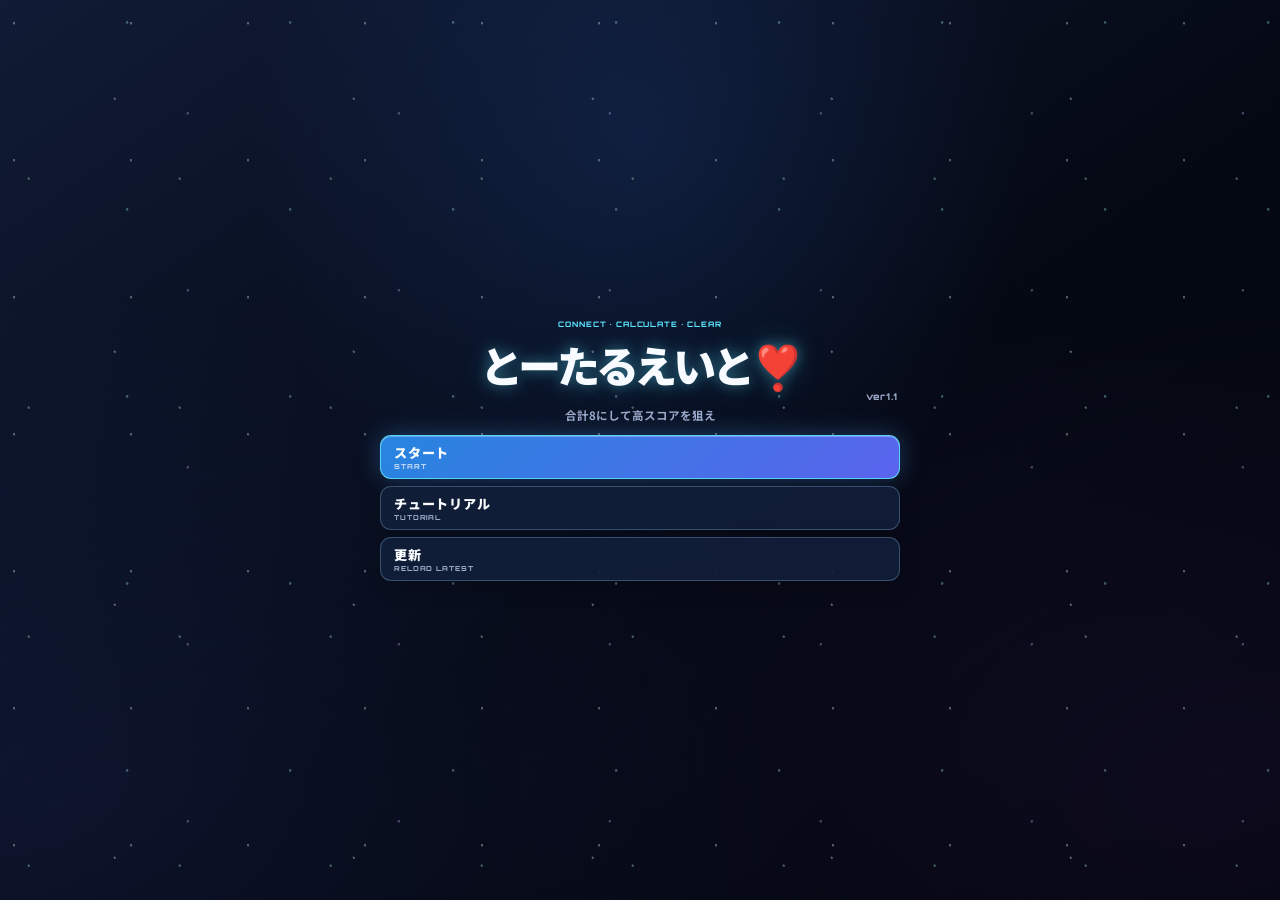
==== commit ec7886c8: "タイトル画面に最新版を読み直す更新ボタンを追加" ====
--- a/docs/total-eight/index.html
+++ b/docs/total-eight/index.html
@@ -2,24 +2,17 @@
 <html lang="ja">
 <head>
   <meta charset="UTF-8">
-
   <meta
     name="viewport"
     content="width=device-width,initial-scale=1,maximum-scale=1,user-scalable=no,viewport-fit=cover"
   >
-
   <title>とーたるえいと❣️</title>
-
-  <link
-    rel="stylesheet"
-    href="style.css?v=20261118-16"
-  >
+  <link rel="stylesheet" href="style.css?v=20261118-18">
 </head>
 
 <body>
   <main class="app">
 
-    <!-- 背景の星空・オーバー時の衝撃波 -->
     <div class="stage-lights" aria-hidden="true">
       <i class="stage-light stage-light--left"></i>
       <i class="stage-light stage-light--right"></i>
@@ -29,11 +22,7 @@
       <div class="stage-particles"></div>
     </div>
 
-    <!-- タイトル画面 -->
-    <section
-      id="title-screen"
-      class="screen is-active"
-    >
+    <section id="title-screen" class="screen is-active">
       <div class="title-content">
         <p class="eyebrow">
           CONNECT · CALCULATE · CLEAR
@@ -62,32 +51,25 @@
         </p>
 
         <div class="title-menu">
-          <button
-            id="start-button"
-            class="menu-button primary"
-            type="button"
-          >
+          <button id="start-button" class="menu-button primary" type="button">
             <strong>スタート</strong>
             <small>START</small>
           </button>
 
-          <button
-            id="tutorial-button"
-            class="menu-button"
-            type="button"
-          >
+          <button id="tutorial-button" class="menu-button" type="button">
             <strong>チュートリアル</strong>
             <small>TUTORIAL</small>
           </button>
-        </div>
-      </div>
-    </section>
-
-    <!-- ゲーム画面 -->
-    <section
-      id="game-screen"
-      class="screen"
-    >
+
+          <button id="update-button" class="menu-button" type="button">
+            <strong>更新</strong>
+            <small>RELOAD LATEST</small>
+          </button>
+        </div>
+      </div>
+    </section>
+
+    <section id="game-screen" class="screen">
       <header class="hud">
         <div class="hud-score">
           <span>経験値</span>
@@ -101,7 +83,6 @@
 
         <div class="hud-stage">
           <span>ステージ経験値</span>
-
           <strong>
             <b id="stage-score-value">0</b>
             <em>/</em>
@@ -116,25 +97,16 @@
 
         <div class="hud-over">
           <span>オーバー</span>
-
           <p id="over-gauge">
-            <i></i>
-            <i></i>
-            <i></i>
-            <i></i>
-            <i></i>
+            <i></i><i></i><i></i><i></i><i></i>
           </p>
         </div>
       </header>
 
-      <strong
-        id="status-label"
-        class="status"
-      >
+      <strong id="status-label" class="status">
         READY
       </strong>
 
-      <!-- BGMが端末側に止められた時だけ表示 -->
       <button
         id="sound-enable-button"
         class="sound-enable hidden"
@@ -151,12 +123,8 @@
           aria-label="ゲーム盤面"
         ></div>
 
-        <aside
-          class="queue"
-          aria-label="控えリング"
-        >
+        <aside class="queue" aria-label="控えリング">
           <b>控え</b>
-
           <div id="ring-queue-list"></div>
 
           <button
@@ -174,18 +142,14 @@
         同じレーンをもう一度タップで即固定
       </p>
 
-      <!-- READY? / 3 / 2 / 1 / GO! -->
       <div
         id="countdown-overlay"
         class="overlay hidden"
         aria-live="assertive"
       >
-        <strong id="countdown-text">
-          READY?
-        </strong>
-      </div>
-
-      <!-- 合計9以上を作った時の大きい数値 -->
+        <strong id="countdown-text">READY?</strong>
+      </div>
+
       <div
         id="over-popup"
         class="over-popup hidden"
@@ -193,11 +157,7 @@
       ></div>
     </section>
 
-    <!-- チュートリアル -->
-    <section
-      id="tutorial-screen"
-      class="screen tutorial"
-    >
+    <section id="tutorial-screen" class="screen tutorial">
       <button
         id="tutorial-exit-button"
         class="tutorial-exit"
@@ -207,10 +167,7 @@
       </button>
 
       <div class="tutorial-card">
-        <strong id="tutorial-step">
-          1 / 5
-        </strong>
-
+        <strong id="tutorial-step">1 / 5</strong>
         <p id="tutorial-text"></p>
       </div>
 
@@ -224,11 +181,7 @@
       </button>
     </section>
 
-    <!-- チュートリアル終了 -->
-    <section
-      id="tutorial-complete-modal"
-      class="modal"
-    >
+    <section id="tutorial-complete-modal" class="modal">
       <div class="modal-card">
         <h2>準備完了。</h2>
 
@@ -261,11 +214,7 @@
       </div>
     </section>
 
-    <!-- 中断 -->
-    <section
-      id="abort-modal"
-      class="modal"
-    >
+    <section id="abort-modal" class="modal">
       <div class="modal-card">
         <h2>ゲームを中断しました</h2>
 
@@ -298,21 +247,13 @@
       </div>
     </section>
 
-    <!-- ゲームオーバー -->
-    <section
-      id="game-over-modal"
-      class="modal"
-    >
+    <section id="game-over-modal" class="modal">
       <div class="modal-card">
-        <p
-          id="game-over-reason"
-          class="eyebrow"
-        >
+        <p id="game-over-reason" class="eyebrow">
           TIME UP
         </p>
 
         <h2>ゲーム終了</h2>
-
         <p>今回の獲得経験値</p>
 
         <strong
@@ -342,11 +283,7 @@
       </div>
     </section>
 
-    <!-- ゲームクリア -->
-    <section
-      id="game-clear-modal"
-      class="modal"
-    >
+    <section id="game-clear-modal" class="modal">
       <div class="modal-card clear-card">
         <p class="eyebrow">
           MISSION COMPLETE
@@ -386,19 +323,16 @@
       </div>
     </section>
 
-    <!--
-      縦画面専用。
-      CSSで縦画面時だけ全面表示する。
-      script.jsで縦向きになった時は自動中断する。
-    -->
     <section
       id="orientation-overlay"
       class="orientation-overlay"
       aria-live="assertive"
-      aria-label="横向きでプレイしてください"
     >
       <div class="orientation-card">
-        <span class="orientation-phone" aria-hidden="true">
+        <span
+          class="orientation-phone"
+          aria-hidden="true"
+        >
           ▯
         </span>
 
@@ -418,6 +352,24 @@
     </section>
   </main>
 
-  <script src="script.js?v=20261118-16"></script>
+  <!--
+    更新ボタン専用。
+    GitHubへファイルを作成したり保存したりはしない。
+    その時刻の番号をURLに付けて、最新HTMLを読み直す。
+  -->
+  <script>
+    "use strict";
+
+    document
+      .getElementById("update-button")
+      ?.addEventListener("click", () => {
+        const latestUrl =
+          `${location.pathname}?reload=${Date.now()}`;
+
+        location.replace(latestUrl);
+      });
+  </script>
+
+  <script src="script.js?v=20261118-18"></script>
 </body>
 </html>
--- a/docs/total-eight/style.css
+++ b/docs/total-eight/style.css
@@ -2,11 +2,8 @@
 
 :root {
   --bg: #050914;
-  --panel: rgba(14, 24, 48, 0.93);
-  --line: rgba(158, 210, 255, 0.28);
   --text: #f8fbff;
   --muted: #9caaca;
-
   --cyan: #5de4ff;
   --blue: #5b83ff;
   --purple: #a471ff;
@@ -70,36 +67,17 @@
   min-height: 100dvh;
   overflow: hidden;
   background:
-    radial-gradient(
-      ellipse at 50% 15%,
-      rgba(38, 86, 171, 0.22),
-      transparent 43%
-    ),
-    radial-gradient(
-      ellipse at 5% 90%,
-      rgba(49, 68, 149, 0.16),
-      transparent 45%
-    ),
-    radial-gradient(
-      ellipse at 95% 86%,
-      rgba(78, 47, 138, 0.13),
-      transparent 44%
-    ),
-    linear-gradient(
-      145deg,
-      #101b35 0%,
-      #050914 55%,
-      #02040b 100%
-    );
+    radial-gradient(ellipse at 50% 15%, rgba(38, 86, 171, 0.22), transparent 43%),
+    radial-gradient(ellipse at 5% 90%, rgba(49, 68, 149, 0.16), transparent 45%),
+    radial-gradient(ellipse at 95% 86%, rgba(78, 47, 138, 0.13), transparent 44%),
+    linear-gradient(145deg, #101b35 0%, #050914 55%, #02040b 100%);
 }
 
 .hidden {
   display: none !important;
 }
 
-/* ==================================================
-   背景
-================================================== */
+/* ===== 背景 ===== */
 
 .stage-lights {
   position: fixed;
@@ -113,12 +91,7 @@
     radial-gradient(circle at 89% 64%, #cbb4ff 0 1px, transparent 1.6px),
     radial-gradient(circle at 19% 78%, #b8ffd0 0 1px, transparent 1.5px),
     radial-gradient(circle at 48% 39%, #fff 0 1px, transparent 1.4px);
-  background-size:
-    117px 137px,
-    163px 187px,
-    211px 177px,
-    151px 229px,
-    239px 253px;
+  background-size: 117px 137px, 163px 187px, 211px 177px, 151px 229px, 239px 253px;
   opacity: 0.32;
 }
 
@@ -149,9 +122,7 @@
   animation: over-shockwave 0.78s ease-out forwards;
 }
 
-/* ==================================================
-   共通画面
-================================================== */
+/* ===== 共通画面 ===== */
 
 .screen {
   position: relative;
@@ -169,13 +140,12 @@
   display: flex;
 }
 
-/* ==================================================
-   タイトル
-================================================== */
+/* ===== タイトル ===== */
 
 #title-screen {
   align-items: center;
   justify-content: center;
+  overflow: auto;
   text-align: center;
 }
 
@@ -228,7 +198,7 @@
 .menu-button {
   width: 100%;
   padding: 15px 18px;
-  border: 1px solid var(--line);
+  border: 1px solid rgba(158, 210, 255, 0.28);
   border-radius: 15px;
   background: rgba(18, 31, 57, 0.92);
   box-shadow: 0 8px 20px rgba(0, 0, 0, 0.17);
@@ -268,9 +238,7 @@
   color: rgba(255, 255, 255, 0.72);
 }
 
-/* ==================================================
-   ゲーム画面
-================================================== */
+/* ===== ゲーム画面 ===== */
 
 #game-screen {
   flex-direction: column;
@@ -301,7 +269,6 @@
   color: var(--muted);
   font-size: 0.53rem;
   font-weight: 900;
-  letter-spacing: 0.04em;
   text-overflow: ellipsis;
   white-space: nowrap;
 }
@@ -309,7 +276,6 @@
 .hud strong {
   display: block;
   margin-top: 3px;
-  color: var(--text);
   font-family: Orbitron, "Noto Sans JP", sans-serif;
   font-size: clamp(0.82rem, 3.8vw, 1.12rem);
   line-height: 1.05;
@@ -372,7 +338,7 @@
 .status {
   min-height: 18px;
   color: var(--cyan);
-  font-family: Orbitron, "Noto Sans JP", sans-serif;
+  font-family: Orbitron, sans-serif;
   font-size: 0.67rem;
   letter-spacing: 0.1em;
   text-align: center;
@@ -385,15 +351,8 @@
   padding: 10px 15px;
   border: 1px solid rgba(255, 224, 117, 0.8);
   border-radius: 12px;
-  background:
-    linear-gradient(
-      135deg,
-      rgba(118, 91, 20, 0.92),
-      rgba(65, 47, 17, 0.92)
-    );
-  box-shadow:
-    0 0 18px rgba(255, 224, 117, 0.2),
-    inset 0 1px 0 rgba(255, 255, 255, 0.2);
+  background: linear-gradient(135deg, rgba(118, 91, 20, 0.92), rgba(65, 47, 17, 0.92));
+  box-shadow: 0 0 18px rgba(255, 224, 117, 0.2);
   text-align: center;
 }
 
@@ -414,9 +373,7 @@
   letter-spacing: 0.08em;
 }
 
-/* ==================================================
-   盤面・電流レーン
-================================================== */
+/* ===== 盤面・電流 ===== */
 
 .play-area {
   display: grid;
@@ -435,17 +392,12 @@
   border: 1px solid rgba(122, 191, 255, 0.4);
   border-radius: 15px;
   background:
-    linear-gradient(
-      90deg,
-      rgba(67, 135, 218, 0.1) 1px,
-      transparent 1px
-    ),
+    linear-gradient(90deg, rgba(67, 135, 218, 0.1) 1px, transparent 1px),
     rgba(4, 11, 26, 0.84);
   background-size: 12.5% 100%;
   box-shadow:
     0 0 24px rgba(54, 149, 255, 0.13),
     inset 0 0 30px rgba(9, 22, 55, 0.5);
-  backdrop-filter: blur(5px);
 }
 
 .board::before {
@@ -495,8 +447,6 @@
   display: flex;
   align-items: center;
   justify-content: center;
-  min-width: 0;
-  min-height: 0;
 }
 
 .cell:nth-child(8n + 1)::before {
@@ -568,14 +518,11 @@
   border: 2px dashed rgba(255, 224, 117, 0.92);
   border-radius: 10px;
   background: transparent;
-  box-shadow:
-    0 0 13px rgba(255, 224, 117, 0.34),
-    inset 0 0 10px rgba(255, 224, 117, 0.14);
+  box-shadow: 0 0 13px rgba(255, 224, 117, 0.34);
   content: "";
   filter: none;
   opacity: 1;
   animation: target-pulse 0.85s ease-in-out infinite;
-  pointer-events: none;
 }
 
 .cell.prep-5 {
@@ -592,9 +539,7 @@
   animation: prep-strong 0.72s ease-in-out infinite;
 }
 
-/* ==================================================
-   オーブ・リング
-================================================== */
+/* ===== オーブ・リング ===== */
 
 .piece {
   position: relative;
@@ -603,12 +548,11 @@
   place-items: center;
   width: min(84%, 68px);
   aspect-ratio: 1;
-  color: #ffffff;
+  color: #fff;
   font-family: "Noto Sans JP", sans-serif;
   font-size: clamp(1.14rem, 5.3vw, 1.65rem);
   font-weight: 900;
   line-height: 1;
-  letter-spacing: 0;
   text-shadow: 0 2px 3px rgba(0, 0, 0, 0.94);
   user-select: none;
   -webkit-user-select: none;
@@ -618,20 +562,10 @@
   border: 2px solid currentColor;
   border-radius: 50%;
   background:
-    radial-gradient(
-      circle at 31% 24%,
-      rgba(255, 255, 255, 0.96),
-      rgba(255, 255, 255, 0.32) 11%,
-      transparent 25%
-    ),
-    radial-gradient(
-      circle at 53% 58%,
-      currentColor,
-      rgba(5, 14, 35, 0.96) 69%
-    );
+    radial-gradient(circle at 31% 24%, rgba(255, 255, 255, 0.96), rgba(255, 255, 255, 0.32) 11%, transparent 25%),
+    radial-gradient(circle at 53% 58%, currentColor, rgba(5, 14, 35, 0.96) 69%);
   box-shadow:
     0 0 11px currentColor,
-    0 0 22px color-mix(in srgb, currentColor 45%, transparent),
     inset 0 0 11px rgba(255, 255, 255, 0.23);
 }
 
@@ -639,24 +573,18 @@
   border: max(3px, 0.17em) solid currentColor;
   border-radius: 50%;
   background:
-    radial-gradient(
-      circle,
-      #0a1835 0 51%,
-      rgba(255, 255, 255, 0.08) 52% 61%,
-      transparent 62%
-    );
+    radial-gradient(circle, #0a1835 0 51%, rgba(255, 255, 255, 0.08) 52% 61%, transparent 62%);
   box-shadow:
     0 0 9px currentColor,
     inset 0 0 9px rgba(255, 255, 255, 0.14);
 }
 
 .ring:not(.c0):not(.c1):not(.c2):not(.c3) {
-  color: #ffffff;
+  color: #fff;
 }
 
 .star-ring {
   color: var(--yellow);
-  background: transparent;
   font-family: "Mochiy Pop One", sans-serif;
   font-size: clamp(1.45rem, 6.5vw, 2.15rem);
   text-shadow:
@@ -685,31 +613,20 @@
 }
 
 .piece.t5 {
-  filter:
-    brightness(1.22)
-    saturate(1.35)
-    hue-rotate(64deg);
+  filter: brightness(1.22) saturate(1.35) hue-rotate(64deg);
 }
 
 .piece.t6 {
-  filter:
-    brightness(1.35)
-    saturate(1.45)
-    hue-rotate(64deg);
+  filter: brightness(1.35) saturate(1.45) hue-rotate(64deg);
   animation: prep-soft 1.1s ease-in-out infinite;
 }
 
 .piece.t7 {
-  filter:
-    brightness(1.48)
-    saturate(1.6)
-    hue-rotate(47deg);
+  filter: brightness(1.48) saturate(1.6) hue-rotate(47deg);
   animation: prep-strong 0.64s ease-in-out infinite;
 }
 
-/* ==================================================
-   控えリング
-================================================== */
+/* ===== 控えリング ===== */
 
 .queue {
   position: relative;
@@ -728,7 +645,6 @@
       rgba(93, 228, 255, calc(0.12 + var(--electric-bass) * 0.32)),
     inset 0 0 calc(4px + var(--electric-middle) * 10px)
       rgba(91, 131, 255, calc(0.06 + var(--electric-middle) * 0.15));
-  backdrop-filter: blur(8px);
 }
 
 .queue::before {
@@ -752,9 +668,7 @@
   background-size: 2px 190%;
   content: "";
   opacity: calc(0.25 + var(--electric-high) * 0.7);
-  pointer-events: none;
   animation: queue-current 2.1s linear infinite;
-  animation-duration: calc(2.1s - var(--electric-high) * 1.05s);
 }
 
 .queue > b,
@@ -782,21 +696,13 @@
   height: 44px;
   border: 3px solid var(--cyan);
   border-radius: 50%;
-  color: #ffffff;
+  color: #fff;
   background:
-    radial-gradient(
-      circle,
-      #0a1835 0 51%,
-      rgba(93, 228, 255, 0.12) 52% 65%,
-      transparent 66%
-    );
-  box-shadow:
-    0 0 10px rgba(93, 228, 255, 0.34),
-    inset 0 0 8px rgba(255, 255, 255, 0.14);
+    radial-gradient(circle, #0a1835 0 51%, rgba(93, 228, 255, 0.12) 52% 65%, transparent 66%);
+  box-shadow: 0 0 10px rgba(93, 228, 255, 0.34);
   font-family: "Noto Sans JP", sans-serif;
   font-size: 1.08rem;
   font-weight: 900;
-  line-height: 1;
   text-shadow: 0 2px 3px rgba(0, 0, 0, 0.94);
 }
 
@@ -807,9 +713,6 @@
   box-shadow: none;
   font-family: "Mochiy Pop One", sans-serif;
   font-size: 1.55rem;
-  text-shadow:
-    0 2px 3px rgba(48, 34, 0, 0.92),
-    0 0 12px rgba(255, 224, 117, 0.76);
 }
 
 .queue-abort {
@@ -822,8 +725,9 @@
   background: rgba(255, 113, 148, 0.13);
   font-size: 0.66rem;
   font-weight: 900;
-  letter-spacing: 0.08em;
-}
+}
+
+/* ===== 補助表示 ===== */
 
 .hint {
   margin: 1px 0 0;
@@ -834,25 +738,30 @@
   text-align: center;
 }
 
-/* ==================================================
-   オーバーレイ・モーダル
-================================================== */
+.overlay,
+.modal {
+  position: fixed;
+  inset: 0;
+  display: none;
+  align-items: center;
+  justify-content: center;
+}
 
 .overlay {
-  position: fixed;
   z-index: 20;
-  inset: 0;
+  background: rgba(2, 5, 15, 0.42);
+  backdrop-filter: blur(2px);
+}
+
+.overlay:not(.hidden) {
   display: grid;
   place-items: center;
-  background: rgba(2, 5, 15, 0.42);
-  backdrop-filter: blur(2px);
 }
 
 .overlay strong {
   color: #fff;
-  font-family: Orbitron, "Noto Sans JP", sans-serif;
+  font-family: Orbitron, sans-serif;
   font-size: clamp(3rem, 20vw, 7rem);
-  font-weight: 900;
   text-shadow:
     0 0 18px var(--cyan),
     0 0 45px rgba(93, 228, 255, 0.56);
@@ -865,10 +774,9 @@
   top: 50%;
   left: 50%;
   color: var(--pink);
-  font-family: "Mochiy Pop One", "Noto Sans JP", sans-serif;
+  font-family: "Mochiy Pop One", sans-serif;
   font-size: clamp(6rem, 34vw, 13rem);
   font-weight: 900;
-  line-height: 1;
   pointer-events: none;
   text-shadow:
     0 0 10px rgba(255, 113, 148, 0.95),
@@ -877,16 +785,11 @@
 }
 
 .over-popup.show {
-  animation: over-number 0.96s cubic-bezier(0.15, 0.72, 0.25, 1) both;
+  animation: over-number 0.96s ease both;
 }
 
 .modal {
-  position: fixed;
   z-index: 40;
-  inset: 0;
-  display: none;
-  align-items: center;
-  justify-content: center;
   padding: 20px;
   background: rgba(1, 4, 13, 0.7);
   backdrop-filter: blur(9px);
@@ -904,9 +807,6 @@
   border: 1px solid rgba(155, 223, 255, 0.42);
   border-radius: 20px;
   background: rgba(9, 18, 39, 0.97);
-  box-shadow:
-    0 18px 60px rgba(0, 0, 0, 0.46),
-    0 0 28px rgba(93, 228, 255, 0.12);
   text-align: center;
 }
 
@@ -923,12 +823,9 @@
 }
 
 .final-score {
-  display: block;
-  margin: -2px 0 7px;
   color: var(--cyan);
   font-family: Orbitron, sans-serif;
   font-size: clamp(2.3rem, 13vw, 4rem);
-  text-shadow: 0 0 20px rgba(93, 228, 255, 0.58);
 }
 
 .clear-card {
@@ -940,9 +837,7 @@
   color: var(--yellow);
 }
 
-/* ==================================================
-   チュートリアル
-================================================== */
+/* ===== チュートリアル ===== */
 
 .tutorial {
   flex-direction: column;
@@ -977,7 +872,6 @@
   color: var(--cyan);
   font-family: Orbitron, sans-serif;
   font-size: 0.72rem;
-  letter-spacing: 0.12em;
 }
 
 #tutorial-text {
@@ -987,9 +881,7 @@
   line-height: 1.95;
 }
 
-/* ==================================================
-   縦画面：横向き案内
-================================================== */
+/* ===== 縦画面案内 ===== */
 
 .orientation-overlay {
   position: fixed;
@@ -1000,11 +892,7 @@
   justify-content: center;
   padding: 24px;
   background:
-    radial-gradient(
-      ellipse at 50% 40%,
-      rgba(45, 92, 183, 0.25),
-      transparent 52%
-    ),
+    radial-gradient(ellipse at 50% 40%, rgba(45, 92, 183, 0.25), transparent 52%),
     rgba(2, 5, 15, 0.97);
   text-align: center;
 }
@@ -1015,9 +903,7 @@
   border: 1px solid rgba(93, 228, 255, 0.48);
   border-radius: 22px;
   background: rgba(9, 18, 39, 0.92);
-  box-shadow:
-    0 0 30px rgba(93, 228, 255, 0.16),
-    inset 0 0 20px rgba(93, 228, 255, 0.05);
+  box-shadow: 0 0 30px rgba(93, 228, 255, 0.16);
 }
 
 .orientation-phone {
@@ -1035,7 +921,6 @@
 
 .orientation-card strong {
   display: block;
-  color: var(--text);
   font-size: 1.08rem;
   font-weight: 900;
 }
@@ -1058,38 +943,216 @@
   line-height: 1.8;
 }
 
-/* ==================================================
-   アニメーション
-================================================== */
+/* ===== 横画面：タイトルもゲームも必ず収める ===== */
+
+@media (orientation: landscape) {
+  .screen {
+    min-height: 100dvh;
+    padding:
+      max(5px, var(--safe-top))
+      max(12px, calc(var(--safe-right) + 5px))
+      max(5px, var(--safe-bottom))
+      max(12px, calc(var(--safe-left) + 5px));
+  }
+
+  /*
+    画像の問題だったタイトル画面。
+    ここを横画面専用に圧縮する。
+  */
+  #title-screen {
+    align-items: center;
+    justify-content: center;
+    overflow: hidden;
+  }
+
+  .title-content {
+    width: min(100%, 520px);
+  }
+
+  .eyebrow {
+    margin-bottom: 4px;
+    font-size: 0.47rem;
+  }
+
+  h1 {
+    font-size: clamp(1.65rem, 5.2vw, 2.7rem);
+  }
+
+  .lead {
+    margin: 5px 0 12px;
+    font-size: 0.72rem;
+  }
+
+  .title-menu {
+    gap: 7px;
+  }
+
+  .menu-button {
+    padding: 7px 13px;
+    border-radius: 11px;
+  }
+
+  .menu-button strong {
+    font-size: 0.82rem;
+  }
+
+  .menu-button small {
+    margin-top: 0;
+    font-size: 0.43rem;
+  }
+
+  #game-screen {
+    gap: 4px;
+    width: min(100%, 1180px);
+    height: 100dvh;
+    min-height: 0;
+    padding-top: max(4px, var(--safe-top));
+    padding-bottom: max(4px, var(--safe-bottom));
+  }
+
+  .hud {
+    grid-template-columns:
+      minmax(86px, 1fr)
+      minmax(65px, 0.72fr)
+      minmax(130px, 1.35fr)
+      minmax(86px, 0.88fr)
+      minmax(92px, 0.9fr);
+    gap: 6px;
+  }
+
+  .hud-stage,
+  .hud-over {
+    grid-column: span 1;
+  }
+
+  .hud > div {
+    padding: 4px 7px;
+  }
+
+  .hud span {
+    font-size: 0.44rem;
+  }
+
+  .hud strong,
+  .hud-stage strong {
+    margin-top: 2px;
+    font-size: clamp(0.72rem, 2vw, 1.02rem);
+  }
+
+  #over-gauge {
+    margin-top: 3px;
+  }
+
+  #over-gauge i {
+    width: 8px;
+    height: 8px;
+  }
+
+  .status {
+    min-height: 13px;
+    font-size: 0.54rem;
+  }
+
+  .sound-enable {
+    padding: 5px 10px;
+  }
+
+  .play-area {
+    grid-template-columns: minmax(0, 1fr) 76px;
+    gap: 9px;
+    width: min(100%, 940px);
+    height: min(59dvh, 390px);
+    max-height: min(59dvh, 390px);
+    margin: 0 auto;
+  }
+
+  .board {
+    width: 100%;
+    height: 100%;
+    aspect-ratio: auto;
+  }
+
+  .queue {
+    gap: 4px;
+    padding: 5px 4px;
+  }
+
+  .queue > b {
+    font-size: 0.5rem;
+  }
+
+  #ring-queue-list {
+    gap: 4px;
+  }
+
+  .queue-ring {
+    width: clamp(34px, 6vh, 48px);
+    height: clamp(34px, 6vh, 48px);
+    font-size: clamp(0.84rem, 2.5vh, 1.12rem);
+  }
+
+  .queue-abort {
+    padding: 5px 2px;
+    font-size: 0.57rem;
+  }
+
+  .piece {
+    width: min(78%, 74px);
+    font-size: clamp(1.05rem, 4.2vh, 1.6rem);
+  }
+
+  .hint {
+    margin: 0;
+    font-size: 0.55rem;
+    line-height: 1.3;
+  }
+
+  .orientation-overlay {
+    display: none !important;
+  }
+
+  .modal-card {
+    width: min(100%, 360px);
+    gap: 8px;
+    padding: 15px;
+  }
+
+  .modal-card h2 {
+    font-size: 1rem;
+  }
+
+  .modal-card > p {
+    font-size: 0.68rem;
+  }
+
+  .final-score {
+    font-size: 2.2rem;
+  }
+}
+
+/* 縦画面中にゲーム画面なら案内を表示 */
+
+@media (orientation: portrait) {
+  #game-screen.is-active ~ .orientation-overlay {
+    display: flex;
+  }
+}
+
+/* ===== アニメーション ===== */
 
 @keyframes electric-run {
-  from {
-    background-position: 0 0;
-  }
-
-  to {
-    background-position: 220% 0;
-  }
+  from { background-position: 0 0; }
+  to { background-position: 220% 0; }
 }
 
 @keyframes lane-current {
-  from {
-    background-position: 0 0;
-  }
-
-  to {
-    background-position: 190% 0;
-  }
+  from { background-position: 0 0; }
+  to { background-position: 190% 0; }
 }
 
 @keyframes queue-current {
-  from {
-    background-position: 0 0;
-  }
-
-  to {
-    background-position: 0 190%;
-  }
+  from { background-position: 0 0; }
+  to { background-position: 0 190%; }
 }
 
 @keyframes over-shockwave {
@@ -1119,35 +1182,23 @@
 
 @keyframes prep-soft {
   0%,
-  100% {
-    opacity: 0.93;
-  }
-
-  50% {
-    opacity: 1;
-  }
+  100% { opacity: 0.93; }
+
+  50% { opacity: 1; }
 }
 
 @keyframes prep-strong {
   0%,
-  100% {
-    opacity: 0.87;
-  }
-
-  50% {
-    opacity: 1;
-  }
+  100% { opacity: 0.87; }
+
+  50% { opacity: 1; }
 }
 
 @keyframes active-ring {
   0%,
-  100% {
-    transform: scale(0.94);
-  }
-
-  50% {
-    transform: scale(1.07);
-  }
+  100% { transform: scale(0.94); }
+
+  50% { transform: scale(1.07); }
 }
 
 @keyframes over-pulse {
@@ -1210,103 +1261,6 @@
 
   50% {
     transform: rotate(90deg) scale(1.08);
-  }
-}
-
-/* ==================================================
-   横画面：ゲームを広く使う
-================================================== */
-
-@media (orientation: landscape) {
-  #game-screen {
-    width: min(100%, 1180px);
-    gap: 5px;
-    padding-top: max(8px, var(--safe-top));
-    padding-bottom: max(8px, var(--safe-bottom));
-  }
-
-  .hud {
-    grid-template-columns:
-      minmax(95px, 1fr)
-      minmax(75px, 0.7fr)
-      minmax(145px, 1.35fr)
-      minmax(100px, 0.9fr)
-      minmax(100px, 0.9fr);
-    gap: 7px;
-  }
-
-  .hud-stage,
-  .hud-over {
-    grid-column: span 1;
-  }
-
-  .hud > div {
-    padding: 6px 8px;
-  }
-
-  .hud span {
-    font-size: 0.5rem;
-  }
-
-  .hud strong {
-    font-size: clamp(0.8rem, 2.1vw, 1.15rem);
-  }
-
-  .play-area {
-    grid-template-columns: minmax(0, 1fr) 82px;
-    gap: 10px;
-    width: min(100%, 910px);
-    max-height: min(61dvh, 430px);
-    margin: 0 auto;
-  }
-
-  .board {
-    aspect-ratio: 1.9;
-    min-height: 0;
-  }
-
-  .queue {
-    gap: 6px;
-    padding: 7px 5px;
-  }
-
-  .queue-ring {
-    width: clamp(39px, 6.2vh, 55px);
-    height: clamp(39px, 6.2vh, 55px);
-    font-size: clamp(0.96rem, 2.8vh, 1.25rem);
-  }
-
-  .queue-abort {
-    padding: 7px 3px;
-  }
-
-  .piece {
-    width: min(78%, 74px);
-    font-size: clamp(1.1rem, 4.6vh, 1.7rem);
-  }
-
-  .hint {
-    font-size: 0.61rem;
-    line-height: 1.38;
-  }
-
-  .status {
-    min-height: 14px;
-    font-size: 0.6rem;
-  }
-
-  .orientation-overlay {
-    display: none !important;
-  }
-}
-
-/*
-  縦画面ではタイトル・チュートリアルは表示可能。
-  ゲーム画面を開いている時だけ横向きを要求する。
-*/
-@media (orientation: portrait) {
-  #game-screen.is-active ~ .orientation-overlay {
-    display: flex;
   }
 }
 
